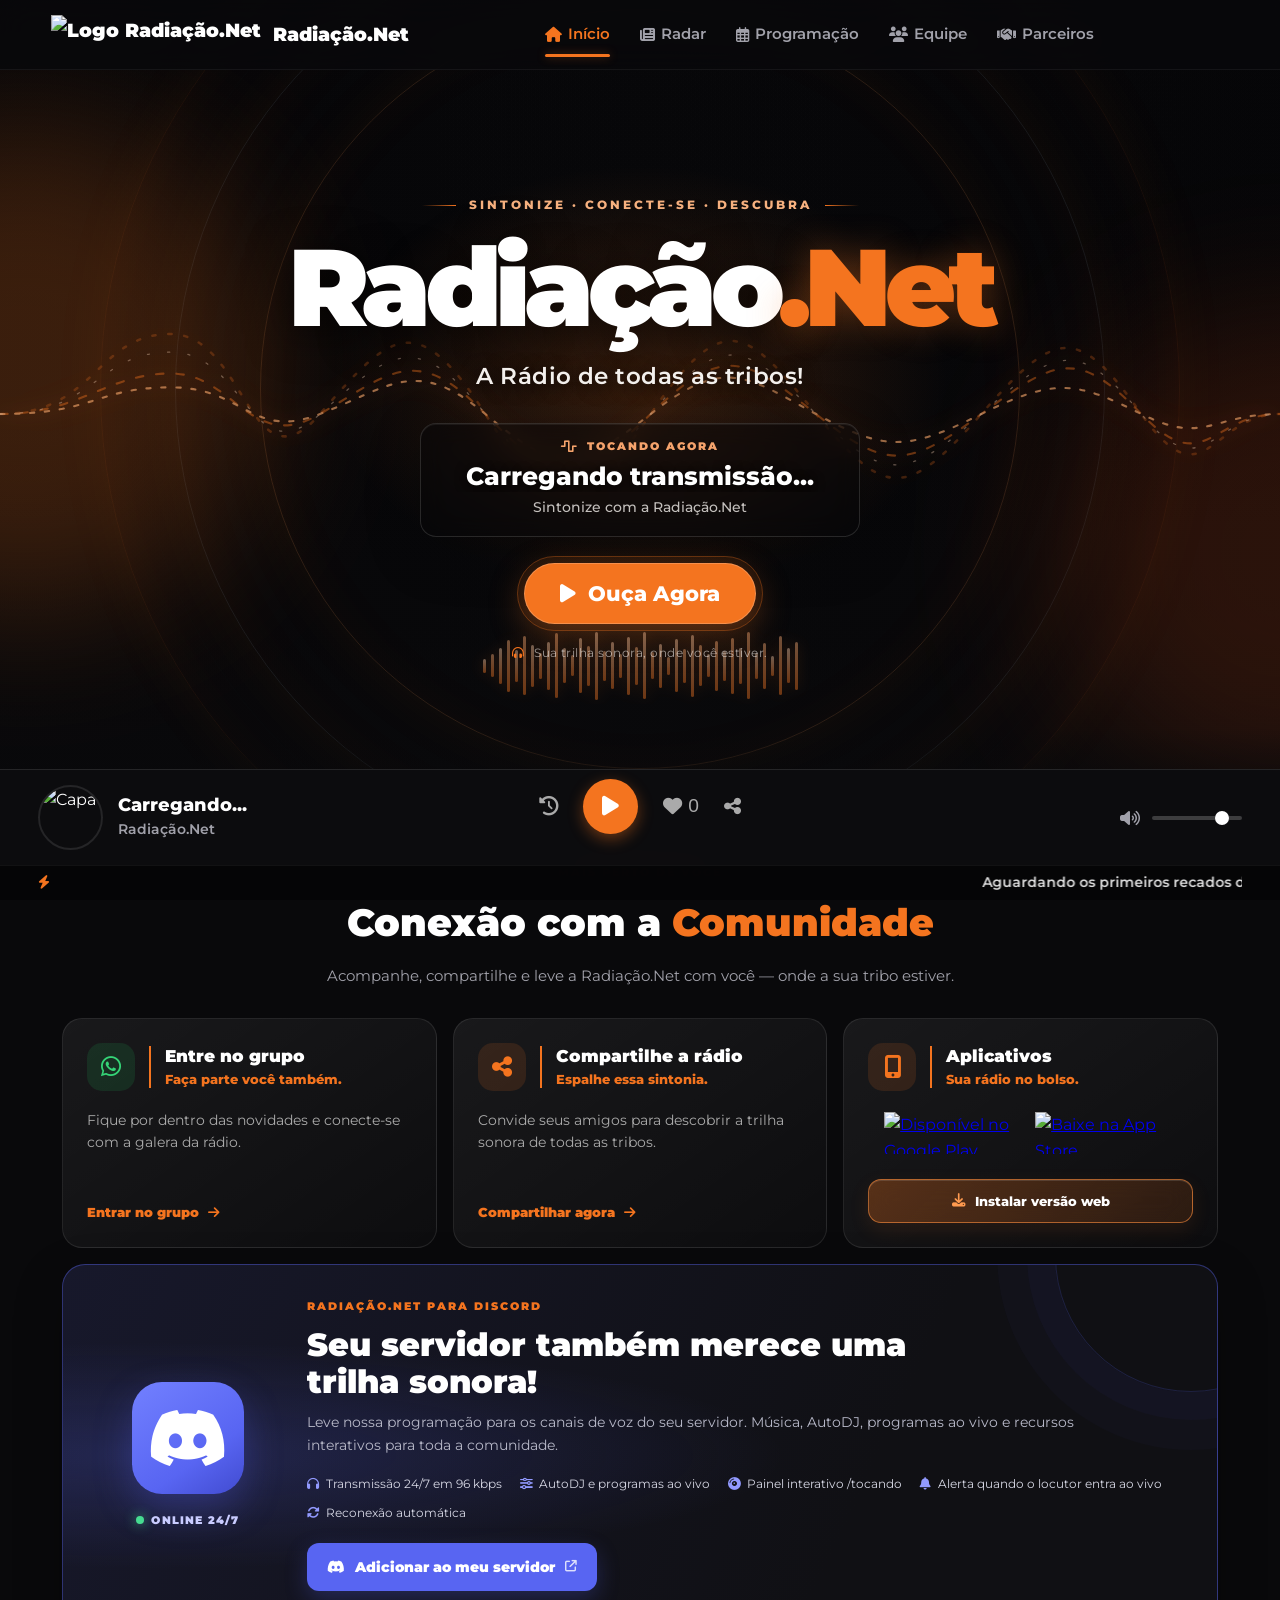
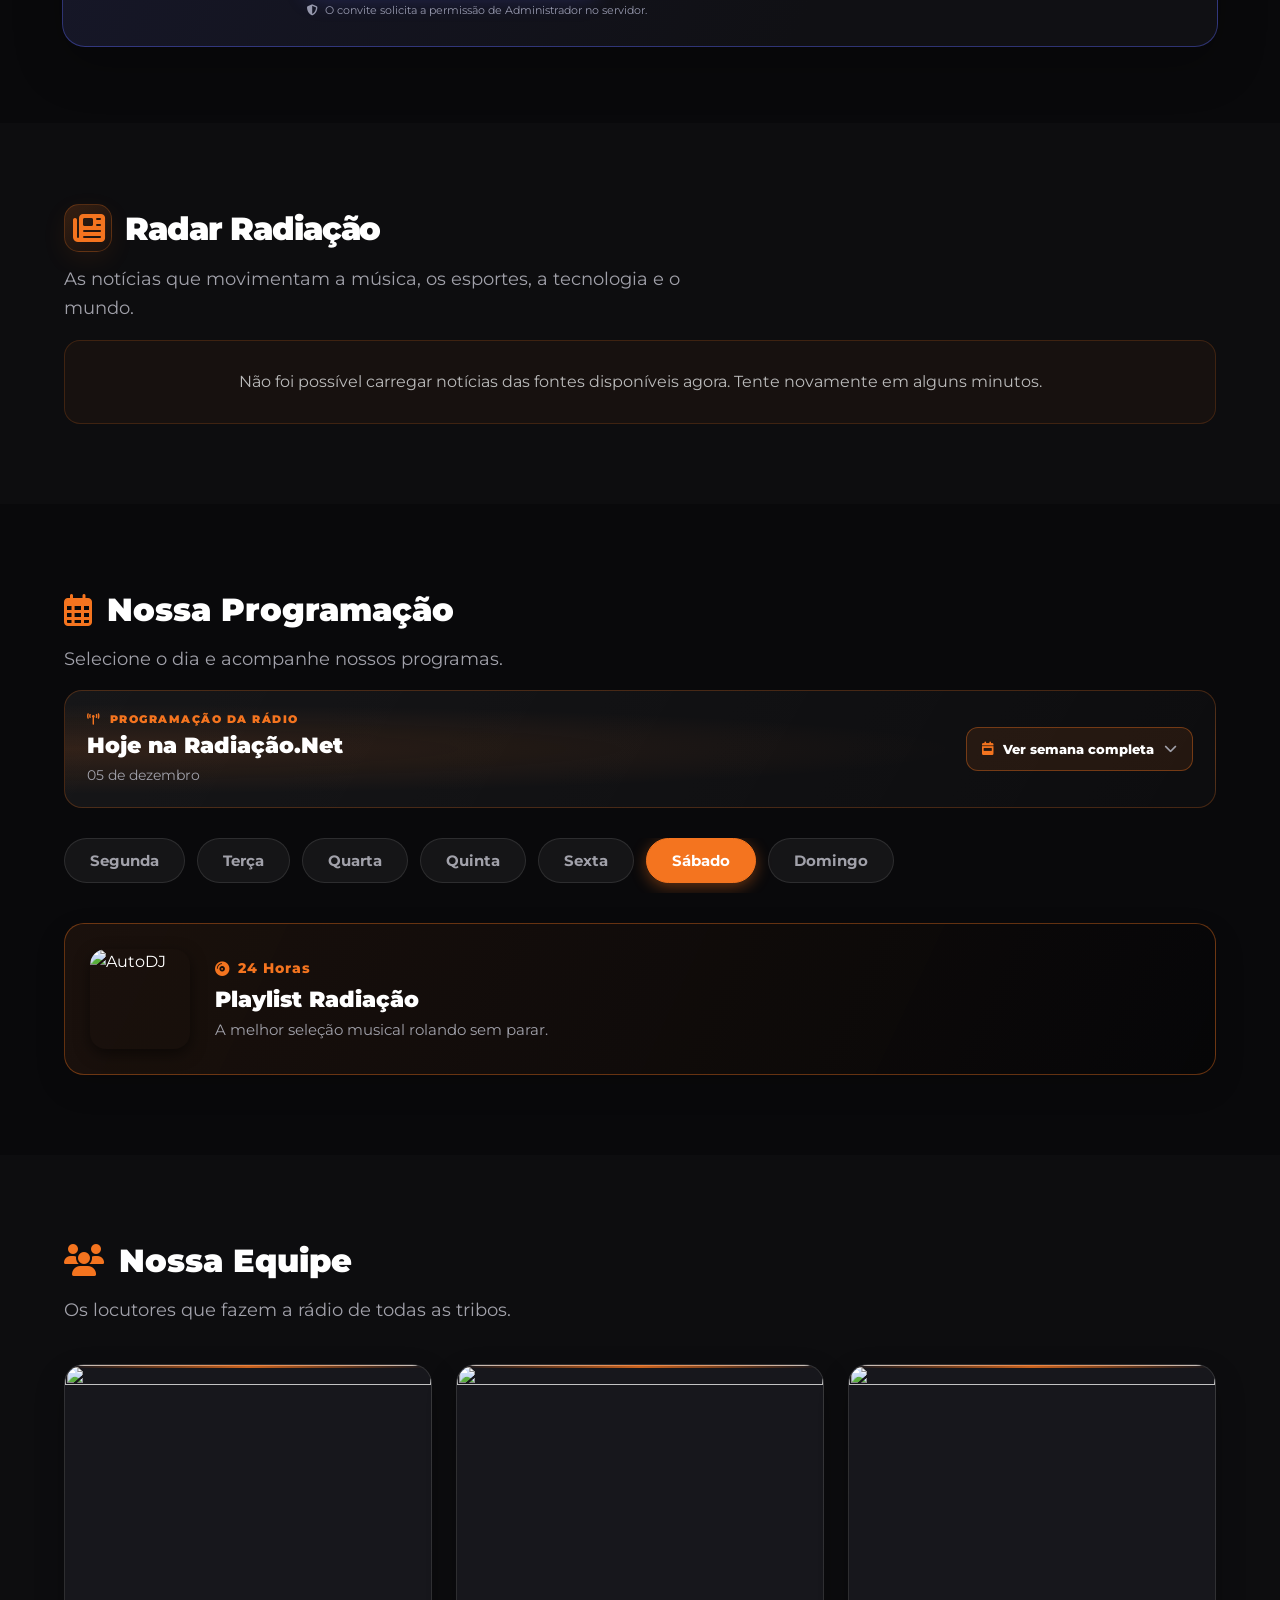
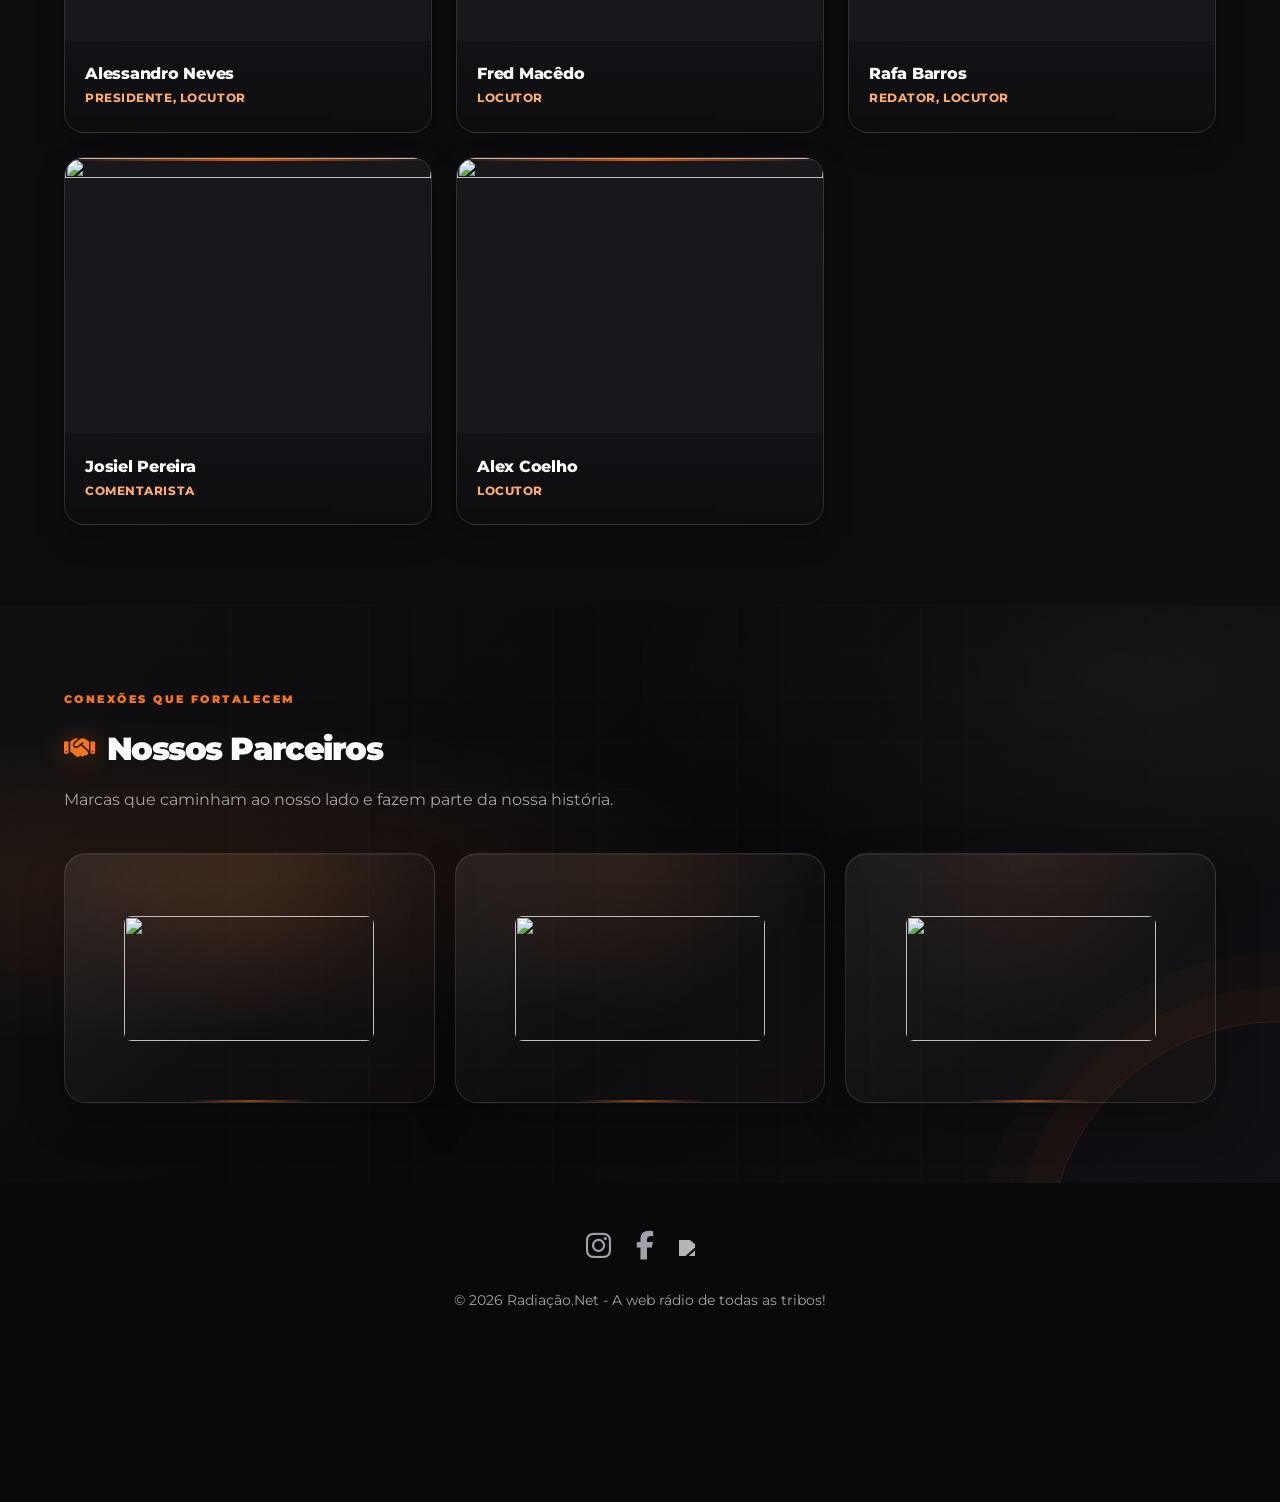
==== index.html @ 1712bf66 "Add files via upload" ====
<!DOCTYPE html>
<html lang="pt-BR">
  <head>
    <meta charset="UTF-8">
    <meta name="viewport" content="width=device-width, initial-scale=1.0, viewport-fit=cover">
    <meta name="mobile-web-app-capable" content="yes">
    <meta name="apple-mobile-web-app-capable" content="yes">
    <meta name="theme-color" content="#121212">
    <title>Radiação.Net - A web rádio de todas as tribos!</title>
    <link rel="icon" type="image/png" href="https://i.postimg.cc/jd7JYYbX/Logo-Nova-Cor-200.png">
    <link rel="apple-touch-icon" href="https://i.postimg.cc/jd7JYYbX/Logo-Nova-Cor-200.png">
    <link href="https://fonts.googleapis.com/css2?family=Montserrat:wght@400;600;700;900&display=swap" rel="stylesheet">
    <link rel="stylesheet" href="https://cdnjs.cloudflare.com/ajax/libs/font-awesome/6.4.0/css/all.min.css">
    <link rel="stylesheet" href="./style.css?v=13.2">
  </head>
  <body>
    
    <!-- BARRA DE NAVEGAÇÃO -->
    <nav class="portal-navbar" aria-label="Navegação principal">
      <div class="nav-brand">
        <img src="https://i.postimg.cc/YSV5B7jW/Logo-Nova-Cor-200.png" alt="Logo Radiação.Net">
        <span>Radiação.Net</span>
      </div>

      <div class="nav-menu" id="navMenu" aria-label="Menu do site" aria-hidden="true">
        <div class="nav-drawer-header">
          <div class="nav-drawer-brand">
            <img src="https://i.postimg.cc/YSV5B7jW/Logo-Nova-Cor-200.png" alt="">
            <span>Radiação.Net</span>
          </div>
          <button class="nav-drawer-close" type="button" aria-label="Fechar menu" onclick="toggleMobileMenu(false)">
            <i class="fas fa-times" aria-hidden="true"></i>
          </button>
        </div>

        <a href="#home" onclick="toggleMobileMenu(false)"><i class="fas fa-home" aria-hidden="true"></i> Início</a>
        <a href="#noticias" onclick="toggleMobileMenu(false)"><i class="fas fa-newspaper" aria-hidden="true"></i> Radar</a>
        <a href="#programacao" onclick="toggleMobileMenu(false)"><i class="far fa-calendar-alt" aria-hidden="true"></i> Programação</a>
        <a href="#equipe" onclick="toggleMobileMenu(false)"><i class="fas fa-users" aria-hidden="true"></i> Equipe</a>
        <a href="#parceiros" onclick="toggleMobileMenu(false)"><i class="fas fa-handshake" aria-hidden="true"></i> Parceiros</a>

        <!-- Instalação PWA: mantida para o fluxo já existente -->
        <a href="#" id="menuInstallApp" class="nav-install-app" style="display:none;"><i class="fas fa-download" aria-hidden="true"></i> Instalar App</a>
      </div>

      <div class="nav-actions">
        <button class="nav-btn-app" id="btnInstallNav" style="display:none;"><i class="fas fa-download"></i> App</button>
        <button class="mobile-menu-btn" type="button" aria-label="Abrir menu" aria-controls="navMenu" aria-expanded="false" onclick="toggleMobileMenu()"><i class="fas fa-bars" aria-hidden="true"></i></button>
      </div>
    </nav>
    <button class="nav-drawer-backdrop" id="navDrawerBackdrop" type="button" aria-label="Fechar menu" tabindex="-1" onclick="toggleMobileMenu(false)"></button>

    <!-- BANNER PWA FLUTUANTE (Aparece se o navegador permitir instalação) -->
    <div class="pwa-banner" id="pwaBanner">
      <div class="pwa-banner-content">
        <img src="https://i.postimg.cc/jd7JYYbX/Logo-Nova-Cor-200.png" alt="Icone App">
        <div class="pwa-text">
          <strong>Instale a Radiação.Net</strong>
          <span>Ouça música como um app nativo no seu celular!</span>
        </div>
      </div>
      <div class="pwa-banner-actions">
        <button class="pwa-btn-install" id="btnInstallBanner">Instalar</button>
        <button class="pwa-btn-close" onclick="fecharPwaBanner()"><i class="fas fa-times"></i></button>
      </div>
    </div>

    <!-- CORPO DO PORTAL -->
    <main class="portal-layout">
      
      <!-- SEÇÃO 1: HERO CINEMATOGRÁFICO -->
      <section id="home" class="hero-section hero-cinematic">
        <div class="hero-overlay" aria-hidden="true"></div>
        <div class="hero-atmosphere" aria-hidden="true">
          <span class="hero-orbit hero-orbit-one"></span>
          <span class="hero-orbit hero-orbit-two"></span>
          <span class="hero-orbit hero-orbit-three"></span>
          <span class="hero-light hero-light-left"></span>
          <span class="hero-light hero-light-right"></span>
          <div class="hero-equalizer" aria-hidden="true">
            <span></span><span></span><span></span><span></span><span></span><span></span><span></span><span></span>
            <span></span><span></span><span></span><span></span><span></span><span></span><span></span><span></span>
            <span></span><span></span><span></span><span></span><span></span><span></span><span></span><span></span>
            <span></span><span></span><span></span><span></span><span></span><span></span><span></span><span></span>
            <span></span><span></span><span></span><span></span><span></span><span></span><span></span><span></span>
          </div>
          <div class="hero-soundwave">
            <svg viewBox="0 0 1200 220" role="presentation" focusable="false">
              <path class="soundwave-line soundwave-line-back" d="M0 110 C90 110 90 35 160 35 S235 185 300 110 390 8 455 110 540 212 610 110 700 30 765 110 850 190 920 110 1010 25 1070 110 1135 110 1200 110"/>
              <path class="soundwave-line soundwave-line-mid" d="M0 110 C75 110 100 72 160 72 S235 148 300 110 390 42 455 110 540 178 610 110 700 58 765 110 850 162 920 110 1010 48 1070 110 1135 110 1200 110"/>
              <path class="soundwave-line soundwave-line-front" d="M0 110 C90 110 90 85 160 85 S235 135 300 110 390 55 455 110 540 165 610 110 700 75 765 110 850 145 920 110 1010 80 1070 110 1135 110 1200 110"/>
              <path class="soundwave-line soundwave-line-highlight" d="M0 110 C90 110 90 52 160 52 S235 168 300 110 390 28 455 110 540 192 610 110 700 45 765 110 850 172 920 110 1010 38 1070 110 1135 110 1200 110"/>
            </svg>
          </div>
        </div>

        <div class="hero-content hero-content-cinematic">
          <div class="hero-kicker"><span></span> SINTONIZE · CONECTE-SE · DESCUBRA <span></span></div>
          <div class="live-badge" id="heroLiveBadge" style="display: none;">
            <span class="pulse-dot"></span> NO AR AGORA
          </div>
          <h1 class="hero-title hero-brand-title">Radiação<span>.Net</span></h1>
          <p class="hero-subtitle hero-tagline">A Rádio de todas as tribos!</p>

          <div class="hero-now-playing" aria-live="polite">
            <span class="hero-now-label"><i class="fas fa-wave-square"></i> TOCANDO AGORA</span>
            <div class="hero-track-viewport"><strong class="hero-track-title" id="heroShowName">Carregando transmissão...</strong></div>
            <span class="hero-track-artist" id="heroLocutor">Sintonize com a Radiação.Net</span>
          </div>

          <div class="hero-sponsor" id="heroSponsorBadge" style="display: none;">
            <span>Apoio:</span>
            <img id="heroSponsorImg" src="" alt="Patrocinador">
          </div>
          <button class="btn-hero-play" onclick="togglePlay(); this.blur();" aria-label="Ouvir a Radiação.Net agora">
            <i class="fas fa-play" id="heroPlayIcon"></i> <span>Ouça Agora</span>
          </button>
          <span class="hero-supporting-text"><i class="fas fa-headphones-alt"></i> Sua trilha sonora, onde você estiver.</span>
        </div>
        <div class="hero-bottom-fade" aria-hidden="true"></div>
      </section>

      <!-- SEÇÃO 2: CONEXÃO COM A COMUNIDADE -->
      <section class="community-section" id="comunidade" aria-labelledby="communityTitle">
        <div class="community-heading">
          <span class="community-eyebrow">MAIS PERTO DE VOCÊ</span>
          <h2 id="communityTitle">Conexão com a <span>Comunidade</span></h2>
          <p>Acompanhe, compartilhe e leve a Radiação.Net com você — onde a sua tribo estiver.</p>
        </div>

        <div class="community-grid">
          <!-- 1. WhatsApp -->
          <a class="community-card community-whatsapp" href="https://chat.whatsapp.com/FKr00cdRZME68ppTR3gilZ" target="_blank" rel="noopener noreferrer">
            <span class="community-card-header">
              <span class="community-card-icon"><i class="fab fa-whatsapp" aria-hidden="true"></i></span>
              <span class="community-card-heading"><strong>Entre no grupo</strong><span>Faça parte você também.</span></span>
            </span>
            <span class="community-card-copy">Fique por dentro das novidades e conecte-se com a galera da rádio.</span>
            <span class="community-card-link">Entrar no grupo <i class="fas fa-arrow-right" aria-hidden="true"></i></span>
          </a>

          <!-- 2. Compartilhar -->
          <button class="community-card community-share" type="button" onclick="compartilharSite(); this.blur();">
            <span class="community-card-header">
              <span class="community-card-icon"><i class="fas fa-share-nodes" aria-hidden="true"></i></span>
              <span class="community-card-heading"><strong>Compartilhe a rádio</strong><span>Espalhe essa sintonia.</span></span>
            </span>
            <span class="community-card-copy">Convide seus amigos para descobrir a trilha sonora de todas as tribos.</span>
            <span class="community-card-link">Compartilhar agora <i class="fas fa-arrow-right" aria-hidden="true"></i></span>
          </button>

          <!-- 3. Aplicativos -->
          <div class="community-card community-apps">
            <span class="community-card-header">
              <span class="community-card-icon"><i class="fas fa-mobile-screen-button" aria-hidden="true"></i></span>
              <span class="community-card-heading"><strong>Aplicativos</strong><span>Sua rádio no bolso.</span></span>
            </span>
            <div class="community-store-links">
              <a href="https://play.google.com/store/apps/details?id=br.com.radios.radiosmobile.radiosnet" target="_blank" rel="noopener noreferrer" aria-label="Baixar na Google Play"><img src="https://upload.wikimedia.org/wikipedia/commons/7/78/Google_Play_Store_badge_EN.svg" alt="Disponível no Google Play"></a>
              <a href="https://apps.apple.com/br/app/radiosnet/id1089302078" target="_blank" rel="noopener noreferrer" aria-label="Baixar na App Store"><img src="https://upload.wikimedia.org/wikipedia/commons/3/3c/Download_on_the_App_Store_Badge.svg" alt="Baixe na App Store"></a>
            </div>
            <button class="community-install" id="communityInstallApp" type="button"><i class="fas fa-download" aria-hidden="true"></i> Instalar versão web</button>
          </div>

          <!-- 4. Bot oficial do Discord -->
          <article class="community-discord">
            <div class="discord-card-top">
              <span class="discord-brand-icon"><i class="fab fa-discord" aria-hidden="true"></i></span>
              <span class="discord-status"><span></span> ONLINE 24/7</span>
            </div>
            <div class="discord-card-content">
              <span class="community-card-kicker">RADIAÇÃO.NET PARA DISCORD</span>
              <h3>Seu servidor também merece uma trilha sonora!</h3>
              <p>Leve nossa programação para os canais de voz do seu servidor. Música, AutoDJ, programas ao vivo e recursos interativos para toda a comunidade.</p>
              <div class="discord-feature-list">
                <span><i class="fas fa-headphones" aria-hidden="true"></i> Transmissão 24/7 em 96 kbps</span>
                <span><i class="fas fa-sliders" aria-hidden="true"></i> AutoDJ e programas ao vivo</span>
                <span><i class="fas fa-compact-disc" aria-hidden="true"></i> Painel interativo /tocando</span>
                <span><i class="fas fa-bell" aria-hidden="true"></i> Alerta quando o locutor entra ao vivo</span>
                <span><i class="fas fa-rotate" aria-hidden="true"></i> Reconexão automática</span>
              </div>
              <a class="discord-invite-button" href="https://discord.com/oauth2/authorize?client_id=1492002755320221796&permissions=8&integration_type=0&scope=bot+applications.commands" target="_blank" rel="noopener noreferrer">
                <i class="fab fa-discord" aria-hidden="true"></i> Adicionar ao meu servidor
                <i class="fas fa-arrow-up-right-from-square" aria-hidden="true"></i>
              </a>
              <small class="discord-permission-note"><i class="fas fa-shield-halved" aria-hidden="true"></i> O convite solicita a permissão de Administrador no servidor.</small>
            </div>
          </article>
        </div>
      </section>

      <!-- SEÇÃO 3: NOTÍCIAS (Radar Radiação via RSS) -->
      <section id="noticias" class="page-section bg-dark">
        <div class="section-container">
          <div class="section-header">
            <h2><i class="fas fa-newspaper"></i> Radar Radiação</h2>
            <p>As notícias que movimentam a música, os esportes, a tecnologia e o mundo.</p>
          </div>
          
          <!-- O GRID DE NOTÍCIAS (Será preenchido pelo JavaScript) -->
          <div class="news-grid" id="newsList">
            <div class="news-loading">
              <i class="fas fa-circle-notch fa-spin"></i> Buscando as últimas notícias...
            </div>
          </div>

        </div>
      </section>

      <!-- SEÇÃO 4: A NOVA PROGRAMAÇÃO -->
      <section id="programacao" class="page-section">
        <div class="section-container">
          <div class="section-header">
            <h2><i class="far fa-calendar-alt"></i> Nossa Programação</h2>
            <p>Selecione o dia e acompanhe nossos programas.</p>
          </div>
          
          <div class="modern-schedule" id="modernSchedule">
            <div class="schedule-overview">
              <div class="schedule-overview-copy">
                <span class="schedule-eyebrow"><i class="fas fa-broadcast-tower" aria-hidden="true"></i> PROGRAMAÇÃO DA RÁDIO</span>
                <h3 id="scheduleDayHeading">Hoje na Radiação.Net</h3>
                <p id="scheduleDateLabel">Confira a programação do dia.</p>
              </div>
              <button class="schedule-week-toggle" id="scheduleWeekToggle" type="button" aria-expanded="false">
                <i class="fas fa-calendar-week" aria-hidden="true"></i>
                <span>Ver semana completa</span>
                <i class="fas fa-chevron-down schedule-toggle-chevron" aria-hidden="true"></i>
              </button>
            </div>
            <div class="days-slider" aria-label="Escolha o dia da programação">
              <button class="day-pill" data-target="prog-seg" onclick="changeDay(event, 'prog-seg')">Segunda</button>
              <button class="day-pill" data-target="prog-ter" onclick="changeDay(event, 'prog-ter')">Terça</button>
              <button class="day-pill" data-target="prog-qua" onclick="changeDay(event, 'prog-qua')">Quarta</button>
              <button class="day-pill" data-target="prog-qui" onclick="changeDay(event, 'prog-qui')">Quinta</button>
              <button class="day-pill" data-target="prog-sex" onclick="changeDay(event, 'prog-sex')">Sexta</button>
              <button class="day-pill" data-target="prog-sab" onclick="changeDay(event, 'prog-sab')">Sábado</button>
              <button class="day-pill active" data-target="prog-dom" onclick="changeDay(event, 'prog-dom')">Domingo</button>
            </div>

            <!-- Cartões de Programas -->
            <div class="prog-content" id="prog-seg" data-day="SEGUNDA"><div class="prog-card"><img src="https://github.com/radiacaonet20/site-radiacao/blob/main/imagens/SemClubismo300.jpg?raw=true" alt="Sem Clubismo"><div class="prog-details"><span class="prog-time"><i class="fas fa-clock"></i> 21:00</span><h4>Sem Clubismo</h4><p>O debate esportivo mais quente do rádio com Rafa Barros.</p></div></div></div>
            <div class="prog-content" id="prog-ter" data-day="TERÇA"><div class="prog-card"><img src="https://github.com/radiacaonet20/site-radiacao/blob/main/imagens/RastaFlow.jpg?raw=true" alt="Rasta Flow"><div class="prog-details"><span class="prog-time"><i class="fas fa-clock"></i> 21:00</span><h4>Rasta Flow</h4><p>O melhor do Reggae Roots com Fred Macêdo.</p></div></div></div>
            <div class="prog-content" id="prog-qua" data-day="QUARTA"><div class="prog-card auto-dj"><img src="https://i.postimg.cc/YSV5B7jW/Logo-Nova-Cor-200.png" alt="AutoDJ"><div class="prog-details"><span class="prog-time"><i class="fas fa-compact-disc"></i> 24 Horas</span><h4>Playlist Radiação</h4><p>A melhor seleção musical rolando sem parar.</p></div></div></div>
            <div class="prog-content" id="prog-qui" data-day="QUINTA"><div class="prog-card"><img src="https://github.com/radiacaonet20/site-radiacao/blob/main/imagens/CasaDosClassicos.jpg?raw=true" alt="Casa dos Clássicos"><div class="prog-details"><span class="prog-time"><i class="fas fa-clock"></i> 21:00</span><h4>Casa dos Clássicos</h4><p>Uma viagem no tempo com os maiores hits da história.</p></div></div></div>
            <div class="prog-content" id="prog-sex" data-day="SEXTA"><div class="prog-card"><img src="https://github.com/radiacaonet20/site-radiacao/blob/main/imagens/DanceTime.jpg?raw=true" alt="Dance Time"><div class="prog-details"><span class="prog-time"><i class="fas fa-clock"></i> 21:00</span><h4>Dance Time</h4><p>As batidas eletrônicas que agitam a sua sexta-feira.</p></div></div></div>
            <div class="prog-content" id="prog-sab" data-day="SÁBADO"><div class="prog-card auto-dj"><img src="https://i.postimg.cc/YSV5B7jW/Logo-Nova-Cor-200.png" alt="AutoDJ"><div class="prog-details"><span class="prog-time"><i class="fas fa-compact-disc"></i> 24 Horas</span><h4>Playlist Radiação</h4><p>A melhor seleção musical rolando sem parar.</p></div></div></div>
            <div class="prog-content active" id="prog-dom" data-day="DOMINGO"><div class="prog-card auto-dj"><img src="https://i.postimg.cc/YSV5B7jW/Logo-Nova-Cor-200.png" alt="AutoDJ"><div class="prog-details"><span class="prog-time"><i class="fas fa-compact-disc"></i> 24 Horas</span><h4>Playlist Radiação</h4><p>A melhor seleção musical rolando sem parar.</p></div></div></div>
          </div>
        </div>
      </section>

      <!-- SEÇÃO 5: EQUIPE -->
      <section id="equipe" class="page-section bg-dark">
        <div class="section-container">
          <div class="section-header">
            <h2><i class="fas fa-users"></i> Nossa Equipe</h2>
            <p>Os locutores que fazem a rádio de todas as tribos.</p>
          </div>
          <div class="team-grid">
            <div class="team-card"><img src="https://github.com/radiacaonet20/site-radiacao/blob/main/imagens/Alessandro.jpg?raw=true"><div class="team-info"><h4>Alessandro Neves</h4><span>Presidente, Locutor</span></div></div>
            <div class="team-card"><img src="https://github.com/radiacaonet20/site-radiacao/blob/main/imagens/FredMacedo.jpg?raw=true"><div class="team-info"><h4>Fred Macêdo</h4><span>Locutor</span></div></div>
            <div class="team-card"><img src="https://github.com/radiacaonet20/site-radiacao/blob/main/imagens/RafaBarros.jpg?raw=true"><div class="team-info"><h4>Rafa Barros</h4><span>Redator, Locutor</span></div></div>
            <div class="team-card"><img src="https://github.com/radiacaonet20/site-radiacao/blob/main/imagens/JosielPereira.jpg?raw=true"><div class="team-info"><h4>Josiel Pereira</h4><span>Comentarista</span></div></div>
            <!-- <div class="team-card"><img src="https://github.com/radiacaonet20/site-radiacao/blob/main/imagens/BigT.jpg?raw=true"><div class="team-info"><h4>BigT</h4><span>Locutor</span></div></div> -->
            <div class="team-card"><img src="https://github.com/radiacaonet20/site-radiacao/blob/main/imagens/AlexCoelho.jpg?raw=true"><div class="team-info"><h4>Alex Coelho</h4><span>Locutor</span></div></div>
          </div>
        </div>
      </section>

      <!-- SEÇÃO 6: PARCEIROS -->
      <section id="parceiros" class="page-section">
        <div class="section-container">
          <div class="section-header">
            <h2><i class="fas fa-handshake"></i> Nossos Parceiros</h2>
          </div>
          <div class="partners-slider" id="partnersSlider">
            <div class="partners-track" id="partnersTrack">
              <a href="https://www.instagram.com/ironcont/" target="_blank" class="partner-card"><img src="https://github.com/radiacaonet20/site-radiacao/blob/main/imagens/parceiro_ironcont.jpg?raw=true"></a>
              <a href="https://www.instagram.com/petmaisvidaslz/" target="_blank" class="partner-card"><img src="https://github.com/radiacaonet20/site-radiacao/blob/main/imagens/parceiro_petmaisvida.jpg?raw=true"></a>
              <a href="https://www.instagram.com/tspowersuplementos/" target="_blank" class="partner-card"><img src="https://github.com/radiacaonet20/site-radiacao/blob/main/imagens/parceiro_tspowersuplementos.jpg?raw=true"></a>
            </div>
          </div>
        </div>
      </section>

      <footer class="portal-footer">
        <div class="social-icons">
          <a href="https://instagram.com/radiacaonet" target="_blank"><i class="fab fa-instagram"></i></a>
          <a href="https://facebook.com/radiacaonet" target="_blank"><i class="fab fa-facebook-f"></i></a>
          <a href="https://www.radios.com.br/aovivo/radio-radiacaonet/135970" target="_blank"><img src="https://static.radios.com.br/img/logo-radiosnet-512-transparent.png" class="radiosnet-icon"></a>
        </div>
        <p>&copy; 2026 Radiação.Net - A web rádio de todas as tribos!</p>
      </footer>
    </main>

    <!-- STICKY PLAYER -->
    <div class="sticky-player-wrapper" id="customPlayerWrapper">
      <div id="hearts-container" class="hearts-container"></div>
      <audio id="audioElement" src="https://painel.radiacao.net.br/listen/radiacaonet/radio.mp3" preload="none" crossorigin="anonymous"></audio>

      <div class="sticky-player-main">
        <div class="sp-left">
          <img id="playerCover" src="https://i.postimg.cc/jd7JYYbX/Logo-Nova-Cor-200.png" class="sp-cover" alt="Capa">
          <div class="sp-info">
            <div class="sp-title" id="playerLine1">Carregando...</div>
            <div class="sp-artist" id="playerLine2">Radiação.Net</div>
          </div>
        </div>

        <div class="sp-center">
          <div class="sp-controls">
            <button id="btnRequestLive" class="sp-btn-action sp-btn-request" onclick="abrirModal('modal-pedido'); this.blur();" title="Pedir Música" aria-label="Pedidos"><i class="fas fa-comment-dots" aria-hidden="true"></i><span>Pedidos</span></button>
            <button class="sp-btn-action" onclick="abrirModal('modal-historico'); this.blur();" title="Últimas Tocadas"><i class="fas fa-history"></i></button>
            <button class="sp-btn-play" onclick="togglePlay(); this.blur();"><i class="fas fa-play" id="playPauseIcon"></i></button>
            <button id="btnLike" class="sp-btn-action sp-btn-heart" onclick="enviarReacao(); this.blur();" title="Curtir a Radiação.Net" aria-label="Curtir a Radiação.Net"><i class="fas fa-heart"></i> <span id="contador-likes">0</span></button>
            <button class="sp-btn-action" onclick="compartilharSite(); this.blur();" title="Compartilhar"><i class="fas fa-share-alt"></i></button>
          </div>
          <canvas id="audioSpectrum" class="sp-spectrum"></canvas>
        </div>

        <div class="sp-right">
          <i class="fas fa-volume-up sp-vol-icon" id="muteIcon" onclick="toggleMute()"></i>
          <input type="range" id="volumeControl" class="sp-vol-slider" min="0" max="100" value="84">
        </div>
      </div>

      <div class="sp-live-feed">
        <i class="fas fa-bolt" style="color: var(--cor-primaria); margin-right: 10px;"></i>
        <marquee scrollamount="5" id="liveFeedText">Aguardando os primeiros recados dos ouvintes...</marquee>
      </div>
    </div>

    <!-- MODAIS E BOTÃO ENQUETE -->
    <button id="btn-enquete-flutuante" class="btn-enquete-flutuante" onclick="abrirModal('modal-enquete'); this.blur();"><i class="fas fa-poll blink" style="color: #fff;"></i> Enquete no Ar!</button>
    
    <div id="modal-enquete" class="modal-overlay" onclick="fecharModalFora(event, 'modal-enquete')"><div class="modal-content"><span class="close-btn" onclick="fecharModal('modal-enquete')">&times;</span><h2 class="modal-title" style="border-bottom: 2px solid #333; padding-bottom: 10px; color: #f4741f;"><i class="fas fa-broadcast-tower blink"></i> Batalha de Bandas</h2><p id="enquete-pergunta-texto" style="font-weight: 900; font-size: 1.2rem; text-align: center; margin-bottom: 20px;"></p><div id="enquete-opcoes" class="enquete-opcoes"><button class="btn-opcao-voto" id="btn-voto-op1" onclick="votarEnquete('op1')"></button><button class="btn-opcao-voto" id="btn-voto-op2" onclick="votarEnquete('op2')"></button></div><div id="enquete-resultados" class="enquete-resultados"><div class="stat-row"><div class="stat-labels"><span id="lbl-res-op1"></span> <span id="perc-res-op1"></span></div><div class="stat-bar-bg"><div class="stat-bar-fill" id="bar-res-op1"></div></div></div><div class="stat-row"><div class="stat-labels"><span id="lbl-res-op2"></span> <span id="perc-res-op2"></span></div><div class="stat-bar-bg"><div class="stat-bar-fill" id="bar-res-op2"></div></div></div><p style="text-align: center; color: #aaa; font-size: 0.8rem; margin-top: 15px;">Obrigado por votar! Resultados em tempo real.</p></div></div></div>
    <div id="modal-noticia" class="modal-overlay news-modal-overlay" role="dialog" aria-modal="true" aria-labelledby="modal-noticia-titulo" onclick="fecharModalFora(event, 'modal-noticia')">
      <article class="modal-content news-modal-content">
        <button type="button" class="close-btn news-modal-close" aria-label="Fechar prévia da notícia" onclick="fecharModal('modal-noticia')">&times;</button>
        <span id="modal-noticia-categoria" class="news-tag news-modal-tag">Atualidades</span>
        <h2 id="modal-noticia-titulo" class="news-modal-title">Prévia da notícia</h2>
        <div class="news-modal-meta"><span><i class="fas fa-newspaper" aria-hidden="true"></i> <span id="modal-noticia-fonte">Fonte</span></span><span><i class="far fa-calendar-alt" aria-hidden="true"></i> <span id="modal-noticia-data">Data</span></span></div>
        <p id="modal-noticia-resumo" class="news-modal-summary"></p>
        <a id="modal-noticia-link" class="btn-enviar news-modal-link" href="#" target="_blank" rel="noopener noreferrer" hidden><i class="fas fa-external-link-alt" aria-hidden="true"></i> Ler matéria completa</a>
      </article>
    </div>

    <div id="modal-historico" class="modal-overlay" onclick="fecharModalFora(event, 'modal-historico')"><div class="modal-content"><span class="close-btn" onclick="fecharModal('modal-historico')">&times;</span><h2 class="modal-title" style="border-bottom: 2px solid #333; padding-bottom: 10px;">Últimas Tocadas</h2><ul class="info-list" id="lista-historico"><li style="text-align:center; color:#aaa;">Carregando histórico...</li></ul></div></div>
    <div id="modal-pedido" class="modal-overlay" onclick="fecharModalFora(event, 'modal-pedido')"><div class="modal-content"><span class="close-btn" onclick="fecharModal('modal-pedido')">&times;</span><h2 class="modal-title" style="border-bottom: 2px solid #333; padding-bottom: 10px;">Pedir Música</h2><form id="form-pedido" onsubmit="enviarPedido(event)"><div class="form-group"><label for="pedido-nome">Seu Nome</label><input type="text" id="pedido-nome" required placeholder="Ex: João Silva"></div><div class="form-group"><label for="pedido-musica">Música e Artista</label><input type="text" id="pedido-musica" required placeholder="Ex: Linkin Park - Numb"></div><div class="form-group"><label for="pedido-recado">Recado (Opcional)</label><textarea id="pedido-recado" rows="3" placeholder="Quer mandar um abraço?"></textarea></div><button type="submit" class="btn-enviar" id="btn-enviar-pedido">Enviar Pedido 🚀</button></form></div></div>
    <!-- Modal iOS antigo (agora integrado no fluxo) -->
    <div id="modal-ios" class="modal-overlay" onclick="fecharModalFora(event, 'modal-ios')"><div class="modal-content" style="text-align: center;"><span class="close-btn" onclick="fecharModal('modal-ios')">&times;</span><h2 class="modal-title">Instalar App 🍏</h2><p style="margin-bottom: 20px; color: #ccc; font-size: 0.9rem;">No Safari:</p><ul style="text-align: left; margin: 0 auto; max-width: 280px; color: #fff; line-height: 1.8; list-style: none; padding: 0;"><li style="margin-bottom: 10px;"><span style="color: #f4741f; font-weight: bold; margin-right: 5px;">1.</span> Toque em <b>Compartilhar</b> <i class="fas fa-share-square" style="color: #007aff;"></i>.</li><li style="margin-bottom: 10px;"><span style="color: #f4741f; font-weight: bold; margin-right: 5px;">2.</span> <b>"Adicionar à Tela de Início"</b> <i class="fas fa-plus-square" style="color: #fff;"></i>.</li><li><span style="color: #f4741f; font-weight: bold; margin-right: 5px;">3.</span> Toque em <b>Adicionar</b>.</li></ul><button class="btn-enviar" onclick="fecharModal('modal-ios')" style="margin-top: 25px;">Entendi!</button></div></div>

    <script src="./script.js?v=community-3.3"></script>
    <script type="module" src="./firebase-public.js?v=5.5"></script>
    <script type="module" src="./site-dynamic.js?v=1.3"></script>
  </body>
</html>
---- style.css ----
/* --- VARIÁVEIS GLOBAIS DE TEMA --- */
:root {
  --cor-primaria: #f4741f;
  --cor-primaria-hover: #ff8c42;
  --cor-secundaria: #ff4c4c;
  --cor-fundo: #09090b;
  --cor-texto: #ffffff;
  --cor-texto-mutado: #a1a1aa;
  --borda-clara: rgba(255, 255, 255, 0.1);
  --fonte-principal: 'Montserrat', sans-serif;
  --bg-imagem: url('https://painel.radiacao.net.br/static/uploads/background.1791564225.webp');
}

* { margin: 0; padding: 0; box-sizing: border-box; -webkit-tap-highlight-color: transparent; scroll-behavior: smooth;}

body {
  font-family: var(--fonte-principal); background-color: var(--cor-fundo); color: var(--cor-texto);
  line-height: 1.6; overflow-x: hidden;
}

/* NAVEGAÇÃO SUPERIOR */
.portal-navbar { position: fixed; top: 0; left: 0; width: 100%; height: 70px; background: rgba(9, 9, 11, 0.85); backdrop-filter: blur(15px); -webkit-backdrop-filter: blur(15px); display: flex; justify-content: space-between; align-items: center; padding: 0 4%; z-index: 1000; border-bottom: 1px solid rgba(255,255,255,0.05); }
.nav-brand { display: flex; align-items: center; gap: 12px; font-weight: 900; font-size: 1.2rem; }
.nav-brand img { height: 40px; }
.nav-menu { display: flex; gap: 30px; align-items: center; }
.nav-menu a { color: var(--cor-texto-mutado); text-decoration: none; font-weight: 600; font-size: 0.95rem; transition: 0.2s; display: flex; align-items: center; gap: 6px;}
.nav-menu a:hover { color: var(--cor-primaria); }
.nav-actions { display: flex; gap: 15px; align-items: center; }
.nav-btn-zap { color: #25D366; text-decoration: none; font-weight: 700; display: flex; align-items: center; gap: 6px; }
.nav-btn-app { background: rgba(255,255,255,0.1); color: #fff; border: none; padding: 8px 16px; border-radius: 8px; font-weight: 700; cursor: pointer; transition: 0.2s;}
.nav-btn-app:hover { background: var(--cor-primaria); }
.mobile-menu-btn { display: none; background: none; border: none; color: #fff; font-size: 1.5rem; cursor: pointer; }

/* BANNER PWA FLUTUANTE - ESCONDIDO NO DESKTOP POR PADRÃO */
.pwa-banner {
  display: none; /* Bloqueado no computador */
  position: fixed; top: 85px; left: 50%; transform: translateX(-50%) translateY(-150%);
  width: 90%; max-width: 450px; background: rgba(18, 18, 20, 0.95);
  backdrop-filter: blur(20px); -webkit-backdrop-filter: blur(20px);
  border: 1px solid var(--cor-primaria); border-radius: 16px;
  padding: 15px 20px; justify-content: space-between; align-items: center;
  box-shadow: 0 10px 30px rgba(0,0,0,0.8), 0 0 20px rgba(244,116,31,0.3);
  z-index: 999; transition: transform 0.5s cubic-bezier(0.175, 0.885, 0.32, 1.275);
}
.pwa-banner.show { transform: translateX(-50%) translateY(0); }
.pwa-banner-content { display: flex; align-items: center; gap: 15px; }
.pwa-banner-content img { width: 45px; height: 45px; border-radius: 10px; }
.pwa-text { display: flex; flex-direction: column; }
.pwa-text strong { font-size: 0.95rem; color: #fff; }
.pwa-text span { font-size: 0.75rem; color: var(--cor-texto-mutado); line-height: 1.2; }
.pwa-banner-actions { display: flex; align-items: center; gap: 10px; }
.pwa-btn-install { background: var(--cor-primaria); color: #fff; border: none; padding: 8px 15px; border-radius: 8px; font-weight: 700; font-size: 0.85rem; cursor: pointer; }
.pwa-btn-close { background: none; border: none; color: #888; font-size: 1.2rem; cursor: pointer; padding: 5px; }

/* LAYOUT DO PORTAL */
.portal-layout { display: flex; flex-direction: column; width: 100%; padding-bottom: 150px; }

/* SEÇÃO 1: HERO */
.hero-section { position: relative; width: 100%; min-height: 85vh; display: flex; align-items: center; justify-content: center; text-align: center; padding: 100px 20px 40px 20px; background-image: var(--bg-imagem); background-size: cover; background-position: center; background-attachment: fixed; transition: background-image 0.8s ease-in-out; }
.hero-overlay { position: absolute; top: 0; left: 0; width: 100%; height: 100%; background: linear-gradient(to bottom, rgba(5,5,5,0.2) 0%, rgba(9,9,11,1) 100%);}
.hero-content { position: relative; z-index: 2; display: flex; flex-direction: column; align-items: center; max-width: 800px; }
.live-badge { background: var(--cor-secundaria); color: #fff; font-size: 0.85rem; font-weight: 800; padding: 6px 16px; border-radius: 20px; display: flex; align-items: center; gap: 8px; margin-bottom: 20px; box-shadow: 0 4px 15px rgba(255,76,76,0.5); letter-spacing: 1px; }
.pulse-dot { width: 8px; height: 8px; background: #fff; border-radius: 50%; animation: blink 1s infinite alternate; }
.hero-title { font-size: 5rem; font-weight: 900; line-height: 1.1; margin-bottom: 10px; text-shadow: 0 10px 30px rgba(0,0,0,0.8); letter-spacing: -2px;}
.hero-subtitle { font-size: 1.5rem; color: var(--cor-primaria); font-weight: 700; margin-bottom: 30px; text-shadow: 0 5px 15px rgba(0,0,0,0.8); }
.hero-sponsor { display: flex; align-items: center; gap: 10px; background: rgba(0,0,0,0.5); padding: 8px 16px; border-radius: 12px; border: 1px solid rgba(255,255,255,0.1); margin-bottom: 40px;}
.hero-sponsor span { font-size: 0.8rem; color: var(--cor-texto-mutado); text-transform: uppercase; font-weight: bold;}
.hero-sponsor img { height: 25px; border-radius: 4px; }
.btn-hero-play { background: var(--cor-primaria); color: #fff; border: none; padding: 18px 45px; border-radius: 40px; font-size: 1.3rem; font-weight: 800; font-family: var(--fonte-principal); cursor: pointer; display: flex; align-items: center; gap: 12px; box-shadow: 0 10px 25px rgba(244,116,31,0.5); transition: 0.3s; }
.btn-hero-play:hover { transform: scale(1.05); background: var(--cor-primaria-hover); }

/* SEÇÕES GENÉRICAS */
.page-section { width: 100%; padding: 80px 5%; display: flex; justify-content: center; }
.bg-dark { background-color: #0d0d0f; }
.section-container { width: 100%; max-width: 1200px; display: flex; flex-direction: column; gap: 40px; }
.section-header { text-align: left; }
.section-header h2 { font-size: 2rem; font-weight: 900; margin-bottom: 10px; display: flex; align-items: center; gap: 15px; }
.section-header h2 i { color: var(--cor-primaria); }
.section-header p { color: var(--cor-texto-mutado); font-size: 1.1rem; }

/* QUICK MENUS */
.menus-section { display: flex; flex-direction: column; align-items: center; gap: 20px; width: 100%; max-width: 1100px; margin: 40px auto; padding: 0 20px;}
.menu-container { display: flex; flex-wrap: wrap; justify-content: center; gap: 15px; width: 100%; }
.btn-menu { flex: 1; min-width: 150px; background: rgba(255, 255, 255, 0.05); backdrop-filter: blur(10px); color: var(--cor-texto); border: 1px solid rgba(255,255,255,0.1); padding: 15px 20px; border-radius: 16px; font-family: var(--fonte-principal); font-weight: 700; font-size: 0.95rem; cursor: pointer; transition: all 0.3s ease; display: flex; align-items: center; justify-content: center; gap: 10px; box-shadow: 0 5px 15px rgba(0,0,0,0.2);}
.apps-container { display: flex; gap: 20px; justify-content: center; }
.app-card img { height: 50px; transition: transform 0.3s; }

/* NOTÍCIAS (RSS GRID) */
.news-loading { width: 100%; text-align: center; padding: 50px 0; color: var(--cor-primaria); font-size: 1.2rem; font-weight: 600; grid-column: 1 / -1;}
.news-error { width: 100%; text-align: center; padding: 40px 0; color: #ff4c4c; font-weight: bold; grid-column: 1 / -1; background: rgba(255,76,76,0.1); border-radius: 12px; }
.news-grid { display: grid; grid-template-columns: repeat(3, minmax(0, 1fr)); grid-auto-rows: 1fr; align-items: stretch; gap: 30px; }
.news-card-item { background: rgba(255,255,255,0.02); border: 1px solid var(--borda-clara); border-radius: 20px; padding: 24px; display: flex; flex-direction: column; gap: 12px; transition: 0.3s; text-decoration: none; height: 100%; min-height: 300px; min-width: 0; }
.news-card-item:hover { background: rgba(255,255,255,0.05); border-color: var(--cor-primaria); transform: translateY(-5px); box-shadow: 0 10px 20px rgba(0,0,0,0.4); }
.news-tag { align-self: flex-start; font-size: 0.75rem; font-weight: 800; padding: 4px 12px; border-radius: 6px; color: #fff; text-transform: uppercase; letter-spacing: 1px;}
.news-card-item h4 { font-size: 1.1rem; line-height: 1.35; color: var(--cor-texto); font-weight: 700; margin-top: 5px; display: -webkit-box; -webkit-line-clamp: 3; -webkit-box-orient: vertical; overflow: hidden; min-height: calc(1.35em * 3); }
.news-card-item p { font-size: 0.9rem; color: var(--cor-texto-mutado); line-height: 1.5; display: -webkit-box; -webkit-line-clamp: 3; -webkit-box-orient: vertical; overflow: hidden; overflow-wrap: anywhere; min-height: calc(1.5em * 3); margin-bottom: 10px; }
.news-source { margin-top: auto; font-size: 0.75rem; color: #777; display: flex; align-items: center; gap: 5px;}

/* PROGRAMAÇÃO */
.modern-schedule { display: flex; flex-direction: column; gap: 30px; width: 100%; }
.days-slider { display: flex; gap: 12px; overflow-x: auto; padding-bottom: 10px; scrollbar-width: none; }
.days-slider::-webkit-scrollbar { display: none; }
.day-pill { background: rgba(255,255,255,0.05); border: 1px solid rgba(255,255,255,0.1); color: var(--cor-texto-mutado); padding: 12px 25px; border-radius: 30px; font-family: var(--fonte-principal); font-weight: 700; font-size: 0.95rem; cursor: pointer; transition: 0.3s; white-space: nowrap; }
.day-pill:hover { background: rgba(255,255,255,0.1); color: #fff; }
.day-pill.active { background: var(--cor-primaria); border-color: var(--cor-primaria); color: #fff; box-shadow: 0 4px 15px rgba(244,116,31,0.4); }
.prog-content { display: none; animation: fadeUp 0.4s ease; }
.prog-content.active { display: flex; flex-direction: column; gap: 15px; }
.prog-card { background: rgba(0,0,0,0.3); border: 1px solid var(--borda-clara); border-radius: 20px; display: flex; align-items: center; padding: 25px; gap: 25px; transition: 0.3s; }
.prog-card:hover { border-color: var(--cor-primaria); transform: translateY(-3px); background: rgba(15,15,15,0.6);}
.prog-card img { width: 100px; height: 100px; border-radius: 16px; object-fit: cover; box-shadow: 0 5px 15px rgba(0,0,0,0.5); }
.prog-details { display: flex; flex-direction: column; gap: 6px; }
.prog-time { color: var(--cor-primaria); font-weight: 800; font-size: 0.9rem; display: flex; align-items: center; gap: 8px; letter-spacing: 1px;}
.prog-details h4 { font-size: 1.4rem; font-weight: 900; line-height: 1.2; color: #fff;}
.prog-details p { color: var(--cor-texto-mutado); font-size: 0.95rem; line-height: 1.4; }
@keyframes fadeUp { from { opacity: 0; transform: translateY(15px); } to { opacity: 1; transform: translateY(0); } }

/* EQUIPE — Etapa 6: apresentação visual dos integrantes */
#equipe .section-container { position: relative; }
#equipe .team-grid {
  display: grid;
  grid-template-columns: repeat(3, minmax(0, 1fr));
  gap: 24px;
  align-items: stretch;
}
#equipe .team-card {
  position: relative;
  isolation: isolate;
  display: flex;
  flex-direction: column;
  align-items: stretch;
  gap: 0;
  min-width: 0;
  padding: 0;
  overflow: hidden;
  border: 1px solid rgba(255,255,255,.10);
  border-radius: 20px;
  background: linear-gradient(155deg, rgba(255,255,255,.075), rgba(255,255,255,.018) 58%), #111114;
  box-shadow: 0 12px 30px rgba(0,0,0,.22), inset 0 1px 0 rgba(255,255,255,.045);
  transition: transform .35s ease, border-color .35s ease, box-shadow .35s ease;
}
#equipe .team-card::before {
  content: "";
  position: absolute;
  z-index: 2;
  inset: 0 0 auto;
  height: 3px;
  background: linear-gradient(90deg, transparent, var(--cor-primaria), transparent);
  opacity: .8;
}
#equipe .team-card::after {
  content: "";
  position: absolute;
  z-index: -1;
  width: 190px;
  height: 190px;
  right: -95px;
  bottom: -115px;
  border-radius: 50%;
  background: rgba(244,116,31,.12);
  filter: blur(34px);
  opacity: .55;
  transition: opacity .35s ease, transform .35s ease;
}
#equipe .team-card:hover {
  transform: translateY(-7px);
  border-color: rgba(244,116,31,.58);
  background: linear-gradient(155deg, rgba(255,255,255,.09), rgba(255,255,255,.025) 58%), #111114;
  box-shadow: 0 20px 42px rgba(0,0,0,.34), 0 0 25px rgba(244,116,31,.10);
}
#equipe .team-card:hover::after { opacity: .95; transform: scale(1.18); }
#equipe .team-card > img {
  display: block;
  width: 100%;
  height: auto;
  aspect-ratio: 4 / 3;
  flex: 0 0 auto;
  object-fit: cover;
  object-position: center 35%;
  border: 0;
  border-radius: 0;
  background: #1b1b20;
  box-shadow: none;
  filter: saturate(.92) contrast(1.04);
  transition: transform .55s ease, filter .55s ease;
}
#equipe .team-card:hover > img { transform: scale(1.035); filter: saturate(1.06) contrast(1.06); }
#equipe .team-info {
  position: relative;
  z-index: 3;
  display: flex;
  flex: 1;
  flex-direction: column;
  justify-content: center;
  gap: 7px;
  min-height: 92px;
  padding: 18px 20px 20px;
  background: linear-gradient(180deg, rgba(18,18,22,.94), rgba(13,13,16,.99));
  border-top: 1px solid rgba(255,255,255,.055);
}
#equipe .team-info h4 {
  margin: 0;
  color: #fff;
  font-size: clamp(1.02rem, 1.25vw, 1.2rem);
  font-weight: 800;
  line-height: 1.25;
  letter-spacing: -.015em;
  overflow-wrap: anywhere;
}
#equipe .team-info span {
  display: inline-flex;
  align-items: center;
  align-self: flex-start;
  max-width: 100%;
  color: #ffad70;
  font-size: .78rem;
  font-weight: 750;
  line-height: 1.35;
  letter-spacing: .045em;
  text-transform: uppercase;
  overflow-wrap: anywhere;
}
#equipe .team-card:focus-within { outline: 2px solid var(--cor-primaria); outline-offset: 3px; }

@media (max-width: 1024px) {
  #equipe .team-grid { grid-template-columns: repeat(2, minmax(0, 1fr)); gap: 20px; }
}
@media (max-width: 600px) {
  #equipe .team-grid { grid-template-columns: repeat(2, minmax(0, 1fr)); gap: 12px; }
  #equipe .team-card { border-radius: 15px; }
  #equipe .team-card > img { aspect-ratio: 1 / 1.05; object-position: center 32%; }
  #equipe .team-info { min-height: 82px; padding: 13px 12px 15px; gap: 6px; }
  #equipe .team-info h4 { font-size: .94rem; }
  #equipe .team-info span { font-size: .66rem; letter-spacing: .025em; }
}
@media (max-width: 360px) {
  #equipe .team-grid { grid-template-columns: 1fr; gap: 14px; }
  #equipe .team-card { display: grid; grid-template-columns: 112px minmax(0, 1fr); align-items: stretch; }
  #equipe .team-card > img { height: 100%; min-height: 112px; aspect-ratio: auto; }
  #equipe .team-info { min-height: 112px; padding: 14px 12px; }
}
@media (prefers-reduced-motion: reduce) {
  #equipe .team-card, #equipe .team-card::after, #equipe .team-card > img { transition: none; }
  #equipe .team-card:hover { transform: none; }
  #equipe .team-card:hover > img { transform: none; }
}


/* PARCEIROS */
.partners-slider { overflow: hidden; width: 100%; position: relative; padding: 35px 0; margin: -35px 0; }
.partners-track { display: flex; gap: 30px; justify-content: center; flex-wrap: wrap; align-items: center;}
.partner-card { display: flex; justify-content: center; align-items: center; width: 300px; height: 140px; background: rgba(255, 255, 255, 0.02); border: 1px solid var(--borda-clara); border-radius: 16px; padding: 10px; transition: all 0.4s ease; text-decoration: none;}
.partner-card img { width: 100%; height: 100%; object-fit: contain; transition: transform 0.4s ease; filter: drop-shadow(0 4px 6px rgba(0,0,0,0.3)); }
.partner-card:hover { border-color: var(--cor-primaria); box-shadow: 0 0 25px rgba(244, 116, 31, 0.6), inset 0 0 15px rgba(244, 116, 31, 0.15); transform: translateY(-8px); background: rgba(244, 116, 31, 0.05);}
.partner-card:hover img { transform: scale(1.1); }

/* FOOTER */
.portal-footer { text-align: center; padding: 40px 20px; color: var(--cor-texto-mutado); font-size: 0.9rem; }
.social-icons { display: flex; justify-content: center; gap: 25px; margin-bottom: 20px; }
.social-icons a { color: var(--cor-texto-mutado); font-size: 1.8rem; transition: 0.2s; }
.social-icons a:hover { color: #fff; transform: translateY(-3px); }
.radiosnet-icon { height: 28px; filter: grayscale(100%) brightness(1000%); opacity: 0.7; transition: 0.3s;}
.social-icons a:hover .radiosnet-icon { filter: none; opacity: 1;}

/* STICKY PLAYER */
.sticky-player-wrapper { position: fixed; bottom: 0; left: 0; width: 100%; background: rgba(13, 13, 15, 0.95); backdrop-filter: blur(25px); -webkit-backdrop-filter: blur(25px); border-top: 1px solid rgba(255,255,255,0.1); z-index: 1000; display: flex; flex-direction: column;}
.sticky-player-main { display: flex; justify-content: space-between; align-items: center; padding: 10px 3%; height: 95px; gap: 20px; }
.sp-left { display: flex; align-items: center; gap: 15px; width: 30%; min-width: 280px;}
.sp-cover { width: 65px; height: 65px; border-radius: 50%; object-fit: cover; border: 2px solid rgba(255,255,255,0.1); transition: 0.3s;}
.sp-cover.playing { animation: spinCover 10s linear infinite; border-color: var(--cor-primaria); box-shadow: 0 0 15px rgba(244,116,31,0.5);}
.sp-info { display: flex; flex-direction: column; min-width: 0; overflow: hidden; }
.sp-title { font-weight: 800; font-size: 1.15rem; color: #fff; white-space: nowrap; text-overflow: ellipsis; overflow: hidden; line-height: 1.2; }
.sp-artist { font-size: 0.9rem; color: var(--cor-texto-mutado); font-weight: 600; white-space: nowrap; text-overflow: ellipsis; overflow: hidden; margin-top: 2px;}
.sp-center { display: flex; flex-direction: column; align-items: center; justify-content: center; width: 40%; gap: 5px; }
.sp-controls { display: flex; align-items: center; gap: 25px; }
.sp-btn-action { background: none; border: none; color: #aaa; font-size: 1.2rem; cursor: pointer; transition: 0.2s; display: flex; align-items: center; gap: 6px; }
.sp-btn-play { width: 55px; height: 55px; border-radius: 50%; background: var(--cor-primaria); color: #fff; border: none; font-size: 1.4rem; display: flex; align-items: center; justify-content: center; cursor: pointer; transition: 0.2s; box-shadow: 0 5px 15px rgba(244,116,31,0.4); }
.sp-spectrum { width: 100%; max-width: 350px; height: 18px; opacity: 0.8; }
.sp-right { display: flex; align-items: center; justify-content: flex-end; width: 30%; gap: 12px; min-width: 150px;}
.sp-vol-icon { color: var(--cor-texto-mutado); font-size: 1rem; cursor: pointer; }
.sp-vol-slider { -webkit-appearance: none; width: 90px; height: 4px; background: rgba(255,255,255,0.2); border-radius: 2px; outline: none; }
.sp-vol-slider::-webkit-slider-thumb { -webkit-appearance: none; width: 14px; height: 14px; background: #fff; border-radius: 50%; cursor: pointer; }
.sp-live-feed { background: rgba(0,0,0,0.6); padding: 6px 3%; font-size: 0.85rem; font-weight: 600; color: #ddd; display: flex; align-items: center; border-top: 1px solid rgba(255,255,255,0.05);}
.hearts-container { position: absolute; bottom: 100px; right: 40px; width: 50px; height: 300px; pointer-events: none; z-index: 9999; }
.heart-fly { position: absolute; bottom: 0; font-size: 1.8rem; color: var(--cor-secundaria); animation: flyUp 2.5s ease-in-out forwards; filter: drop-shadow(0 4px 8px rgba(0,0,0,0.5));}
@keyframes flyUp { 0% { transform: translateY(0) scale(0.5); opacity: 1; } 100% { transform: translateY(-300px) scale(1.2) rotate(-25deg); opacity: 0; } }
@keyframes blinker { 50% { opacity: 0.3; } }
.blink { animation: blinker 1s linear infinite; }

/* HOVER DESKTOP GERAL */
@media (hover: hover) {
  .btn-menu:hover { background: rgba(255, 255, 255, 0.15); border-color: rgba(255,255,255,0.3); transform: translateY(-3px); }
  .app-card:hover img { transform: translateY(-4px); }
  .sp-btn-action:hover { color: #fff; transform: scale(1.1); }
  .sp-btn-heart:hover { color: var(--cor-secundaria); }
  .sp-btn-play:hover { transform: scale(1.05); background: var(--cor-primaria-hover); }
}

/* =========================================================================
   RESPONSIVIDADE (MOBILE WEB APP)
   ========================================================================= */
@media (max-width: 950px) {
  
  /* BANNER PWA LIBERADO APENAS AQUI (MOBILE) */
  .pwa-banner { display: flex; }
  
  .portal-navbar { height: 64px; padding: 0 5%; z-index: 1002; }
  .nav-brand { gap: 9px; font-size: 1.05rem; }
  .nav-brand img { height: 34px; }
  .mobile-menu-btn { display: inline-flex; align-items: center; justify-content: center; width: 44px; height: 44px; border-radius: 10px; }
  .mobile-menu-btn:focus-visible, .nav-drawer-close:focus-visible, .nav-menu a:focus-visible { outline: 2px solid var(--cor-primaria); outline-offset: 4px; }

  .nav-menu {
    position: fixed; top: 0; right: 0; z-index: 1002;
    width: min(86vw, 360px); height: 100vh; height: 100dvh;
    padding: max(22px, env(safe-area-inset-top)) 24px max(24px, env(safe-area-inset-bottom));
    background: rgba(13, 13, 15, 0.98);
    border-left: 1px solid rgba(255,255,255,0.09);
    box-shadow: -18px 0 50px rgba(0,0,0,0.45);
    display: flex; flex-direction: column; align-items: stretch; gap: 8px;
    overflow-y: auto; overscroll-behavior: contain;
    transform: translateX(105%); visibility: hidden; pointer-events: none;
    transition: transform 0.34s cubic-bezier(0.22, 1, 0.36, 1), visibility 0.34s;
  }
  .nav-menu.active { transform: translateX(0); visibility: visible; pointer-events: auto; }
  .nav-drawer-header { display: flex; align-items: center; justify-content: space-between; gap: 12px; padding-bottom: 22px; margin-bottom: 14px; border-bottom: 1px solid var(--borda-clara); }
  .nav-drawer-brand { display: flex; align-items: center; gap: 10px; font-size: 1.05rem; font-weight: 900; }
  .nav-drawer-brand img { width: 34px; height: 34px; object-fit: contain; }
  .nav-drawer-close { display: inline-flex; align-items: center; justify-content: center; width: 42px; height: 42px; border: 1px solid var(--borda-clara); border-radius: 10px; background: rgba(255,255,255,0.04); color: #fff; font-size: 1.15rem; cursor: pointer; }
  .nav-menu a { display: flex; align-items: center; gap: 13px; width: 100%; min-height: 50px; padding: 12px 10px; border: 0; border-bottom: 1px solid rgba(255,255,255,0.055); border-radius: 9px; color: #e7e7e7; text-decoration: none; font-size: 1rem; font-weight: 650; transition: background 0.2s ease, color 0.2s ease; }
  .nav-menu a i { width: 20px; color: var(--cor-primaria); text-align: center; }
  .nav-menu a:active { background: rgba(244,116,31,0.12); }
  .nav-menu .nav-drawer-whatsapp { margin-top: 12px; color: #25D366; border: 1px solid rgba(37,211,102,0.22); background: rgba(37,211,102,0.06); }
  .nav-menu .nav-drawer-whatsapp i { color: #25D366; }
  .nav-menu .nav-install-app { color: var(--cor-primaria); }
  .nav-drawer-backdrop { position: fixed; inset: 0; z-index: 1001; border: 0; padding: 0; background: rgba(0,0,0,0.62); opacity: 0; visibility: hidden; pointer-events: none; transition: opacity 0.3s ease, visibility 0.3s; }
  .nav-drawer-backdrop.active { opacity: 1; visibility: visible; pointer-events: auto; }
  body.nav-drawer-open { overflow: hidden; }
  .nav-btn-zap { display: none; }
  .nav-btn-app { display: none; } 

  .hero-section { min-height: 70vh; padding: 100px 15px 40px 15px; }
  .hero-title { font-size: 3.2rem; }
  .hero-subtitle { font-size: 1.2rem; }
  
  .page-section { padding: 50px 15px; }
  .section-header h2 { font-size: 1.5rem; }
  
  .news-grid, .team-grid { grid-template-columns: 1fr; gap: 20px; }
  
  .prog-card { padding: 20px 15px; gap: 15px; }
  .prog-card img { width: 75px; height: 75px; }
  .prog-details h4 { font-size: 1.2rem; }

  .partners-slider { padding: 10px 0; margin: 0; }
  .partners-track { gap: 20px; flex-direction: row; flex-wrap: nowrap; align-items: center; justify-content: flex-start; animation: scroll-partners 15s linear infinite; width: max-content;}
  .partners-slider { mask-image: linear-gradient(to right, transparent, black 15%, black 85%, transparent); -webkit-mask-image: linear-gradient(to right, transparent, black 15%, black 85%, transparent); }
  .partner-card { width: 220px; height: 100px; padding: 10px; }
  @keyframes scroll-partners { 0% { transform: translateX(0); } 100% { transform: translateX(calc(-50% - 10px)); } }

  .portal-layout { padding-bottom: 110px; }
  .sticky-player-main { padding: 8px 15px; height: 75px; gap: 10px;}
  .sp-cover { width: 50px; height: 50px; }
  .sp-title { font-size: 1.05rem; }
  .sp-left { width: auto; flex-grow: 1; min-width: 0;}
  .sp-center { width: auto; }
  .sp-controls { gap: 15px; }
  .sp-btn-action { display: none; } 
  .sp-btn-heart { display: flex; font-size: 1rem;} 
  .sp-btn-play { width: 45px; height: 45px; font-size: 1.1rem; }
  .sp-spectrum, .sp-right { display: none; } 
  .sp-live-feed { padding: 6px 15px; font-size: 0.75rem; }

  .menu-container { display: grid; grid-template-columns: 1fr 1fr; gap: 10px; }
  .btn-menu { flex: none; min-width: 0; padding: 10px 8px; font-size: 0.8rem; white-space: nowrap; overflow: hidden; letter-spacing: -0.5px;}
  .apps-container { flex-direction: row !important; flex-wrap: nowrap !important; gap: 10px !important; justify-content: center; width: 100%; }
  .app-card { flex: 0 1 auto; display: flex; justify-content: center; }
  .app-card img { height: auto !important; max-height: 40px !important; max-width: 100% !important; object-fit: contain; }
}

/* Modais flutuantes mantidos idênticos */
.btn-enquete-flutuante { position: fixed; top: 90px; right: 20px; background: linear-gradient(135deg, var(--cor-secundaria), var(--cor-primaria)); color: var(--cor-texto); border: none; padding: 12px 20px; border-radius: 30px; font-weight: 900; font-family: var(--fonte-principal); font-size: 0.9rem; box-shadow: 0 5px 15px rgba(255, 76, 76, 0.5); cursor: pointer; display: none; align-items: center; gap: 8px; z-index: 50; animation: pulse-enquete 2s infinite; }
.btn-opcao-voto { width: 100%; background: rgba(0,0,0,0.5); border: 2px solid var(--borda-clara); color: var(--cor-texto); padding: 15px; border-radius: 12px; font-weight: bold; font-size: 1rem; cursor: pointer; transition: all 0.3s; margin-bottom: 10px; }
.enquete-resultados { display: none; flex-direction: column; gap: 15px; }
.enquete-opcoes { display: flex; flex-direction: column; gap: 10px; }
.stat-row { display: flex; flex-direction: column; gap: 5px; margin-bottom: 10px; }
.stat-bar-bg { width: 100%; background: rgba(255,255,255,0.1); height: 12px; border-radius: 6px; overflow: hidden; }
.stat-bar-fill { height: 100%; background: var(--cor-primaria); width: 0%; transition: width 0.8s cubic-bezier(0.175, 0.885, 0.32, 1.275); }
.stat-labels { display: flex; justify-content: space-between; font-size: 0.85rem; font-weight: bold; }
.modal-overlay { display: none; position: fixed; top: 0; left: 0; width: 100%; height: 100%; background-color: rgba(0, 0, 0, 0.8); backdrop-filter: blur(8px); z-index: 9999; justify-content: center; align-items: center; opacity: 0; transition: opacity 0.3s ease; }
.modal-overlay.active { display: flex; opacity: 1; }
.modal-overlay.closing { animation: overlayFadeOut 0.35s ease forwards; }
.modal-content { background-color: #1e1e1e; width: 90%; max-width: 500px; max-height: 80vh; overflow-y: auto; border-radius: 12px; padding: 30px; position: relative; box-shadow: 0 15px 40px rgba(0, 0, 0, 0.6); overscroll-behavior-y: contain; -webkit-overflow-scrolling: touch; }
.modal-overlay.active .modal-content { animation: modalFadeUp 0.35s ease forwards; }
.modal-overlay.closing .modal-content { animation: modalFadeDown 0.35s ease forwards; }
@keyframes overlayFadeOut { from { opacity: 1; } to { opacity: 0; } }
@keyframes modalFadeUp { from { transform: translateY(30px); opacity: 0; } to { transform: translateY(0); opacity: 1; } }
@keyframes modalFadeDown { from { transform: translateY(0); opacity: 1; } to { transform: translateY(30px); opacity: 0; } }
.close-btn { position: absolute; top: 15px; right: 20px; font-size: 1.5rem; font-weight: bold; color: #888; cursor: pointer; transition: color 0.2s; padding: 5px; }
.modal-title { font-weight: 900; margin-bottom: 15px; text-align: center; }
.info-list { list-style: none; }
.info-list li { padding: 12px 0; border-bottom: 1px solid var(--borda-clara); display: flex; justify-content: space-between; align-items: center; }
.info-list li:last-child { border-bottom: none; }
.item-left { display: flex; align-items: center; gap: 15px; }
.thumb-img { width: 48px; height: 48px; object-fit: cover; background-color: #2a2a2a; }
.thumb-logo { border-radius: 8px; }
.form-group { margin-bottom: 15px; display: flex; flex-direction: column; gap: 6px; text-align: left; }
.form-group label { font-size: 0.85rem; color: var(--cor-texto-mutado); font-weight: 700; }
.form-group input, .form-group textarea { width: 100%; padding: 12px; border-radius: 8px; border: 1px solid var(--borda-clara); background-color: rgba(0,0,0,0.5); color: var(--cor-texto); font-family: var(--fonte-principal); font-size: 0.95rem; outline: none; }
.btn-enviar { width: 100%; background-color: var(--cor-primaria); color: var(--cor-texto); border: none; padding: 14px; border-radius: 8px; font-family: var(--fonte-principal); font-weight: 700; font-size: 1rem; cursor: pointer; transition: background-color 0.3s, transform 0.2s; margin-top: 10px; box-shadow: 0 4px 15px rgba(244, 116, 31, 0.4); }
@media (max-width: 950px) {
  .modal-overlay { align-items: flex-end; }
  .modal-content { width: 100%; max-width: 100%; height: 100dvh; max-height: 100dvh; border-radius: 0; padding: 50px 20px 20px 20px; }
  .modal-overlay.active .modal-content { animation: slideUpMobile 0.35s cubic-bezier(0.1, 0.9, 0.2, 1) forwards; }
  .modal-overlay.closing .modal-content { animation: slideDownMobile 0.35s cubic-bezier(0.1, 0.9, 0.2, 1) forwards; }
  @keyframes slideUpMobile { from { transform: translateY(100%); } to { transform: translateY(0); } }
  @keyframes slideDownMobile { from { transform: translateY(0); } to { transform: translateY(100%); } }
}

/* Radar Radiação — cartões clicáveis e modal de prévia de notícia */
.news-card-clickable { cursor: pointer; transition: transform .22s ease, border-color .22s ease, box-shadow .22s ease; }
.news-card-clickable:hover, .news-card-clickable:focus-visible { transform: translateY(-4px); border-color: var(--cor-primaria, #f4741f); box-shadow: 0 10px 28px rgba(0,0,0,.24); outline: none; }
.news-card-clickable:focus-visible { outline: 2px solid var(--cor-primaria, #f4741f); outline-offset: 3px; }
.news-card-clickable .news-source { display: flex; align-items: center; gap: 6px; flex-wrap: wrap; }
.news-modal-overlay { z-index: 10001; padding: 20px; }
.news-modal-content { width: min(100%, 640px); max-width: 640px; max-height: min(82vh, 760px); padding: 38px; border: 1px solid rgba(244,116,31,.24); }
.news-modal-close { background: transparent; border: 0; line-height: 1; }
.news-modal-tag { display: inline-flex; margin: 0 36px 16px 0; padding: 7px 12px; border-radius: 999px; color: #fff; font-size: .76rem; font-weight: 800; }
.news-modal-title { margin: 0 24px 18px 0; color: #fff; font-size: clamp(1.35rem, 3vw, 1.9rem); line-height: 1.3; font-weight: 900; text-align: left; overflow-wrap: anywhere; }
.news-modal-meta { display: flex; flex-wrap: wrap; gap: 10px 20px; padding: 0 0 18px; border-bottom: 1px solid rgba(255,255,255,.1); color: #aaa; font-size: .85rem; }
.news-modal-meta i { color: var(--cor-primaria, #f4741f); margin-right: 5px; }
.news-modal-summary { margin: 22px 0; color: #e8e8e8; font-size: 1.02rem; line-height: 1.8; white-space: pre-line; overflow-wrap: anywhere; }
.news-modal-note { padding: 13px 15px; margin: 0 0 20px; border-left: 3px solid var(--cor-primaria, #f4741f); border-radius: 0 8px 8px 0; background: rgba(244,116,31,.08); color: #bbb; font-size: .84rem; line-height: 1.6; }
.news-modal-link { display: flex; align-items: center; justify-content: center; gap: 10px; text-align: center; text-decoration: none; }
.news-modal-link[hidden] { display: none; }
@media (max-width: 950px) {
  .news-modal-overlay { padding: 0; }
  .news-modal-content { width: 100%; max-width: none; max-height: 100dvh; height: 100dvh; padding: max(58px, env(safe-area-inset-top)) 22px max(24px, env(safe-area-inset-bottom)); border: 0; border-radius: 0; }
  .news-modal-title { font-size: 1.55rem; }
  .news-modal-summary { font-size: .98rem; line-height: 1.75; }
}
@media (prefers-reduced-motion: reduce) {
  .news-card-clickable { transition: none; }
}


/* Aviso exibido quando as fontes externas de notícias estão indisponíveis. */
.news-load-message {
  grid-column: 1 / -1;
  padding: 18px;
  border: 1px solid rgba(244, 116, 31, 0.35);
  border-left: 3px solid #f4741f;
  border-radius: 10px;
  color: var(--text-secondary, #b8b8b8);
  background: rgba(244, 116, 31, 0.08);
  line-height: 1.6;
}


/* PLAYER — PEDIDOS AO VIVO E REAÇÃO DE CURTIDA */
.sp-btn-request {
  display: none;
  color: #c7c7cc;
  gap: 7px;
  white-space: nowrap;
  font-weight: 600;
  letter-spacing: .1px;
  transition: color .22s ease, transform .22s ease, opacity .22s ease;
}
.sp-btn-request i { color: var(--cor-primaria); font-size: 1.05em; }
.sp-btn-request:hover { color: #fff; transform: translateY(-1px); }
.sp-btn-request.is-entering { animation: requestAppear .38s ease both; }
@keyframes requestAppear {
  0% { opacity: 0; transform: translateY(5px) scale(.96); }
  70% { opacity: 1; transform: translateY(-1px) scale(1.02); }
  100% { opacity: 1; transform: translateY(0) scale(1); }
}
.sp-btn-heart { position: relative; transform-origin: center; }
.sp-btn-heart i { transition: color .2s ease, filter .2s ease; }
.sp-btn-heart.is-liked { animation: heartPop .48s cubic-bezier(.18,.89,.32,1.45); }
.sp-btn-heart.is-liked i {
  color: #ff536b;
  filter: drop-shadow(0 0 7px rgba(255,83,107,.55));
}
.sp-btn-heart.counter-bump span { display: inline-block; animation: likeCountBump .35s ease; }
@keyframes heartPop {
  0% { transform: scale(1); }
  35% { transform: scale(1.38) rotate(-8deg); }
  65% { transform: scale(.92) rotate(5deg); }
  100% { transform: scale(1); }
}
@keyframes likeCountBump {
  0% { transform: translateY(5px) scale(.8); opacity: .45; }
  65% { transform: translateY(-2px) scale(1.12); opacity: 1; }
  100% { transform: translateY(0) scale(1); opacity: 1; }
}
.heart-fly { will-change: transform, opacity; text-shadow: 0 0 12px rgba(255,76,100,.35); }
.heart-fly i { display: block; }
.heart-particle {
  position: absolute; bottom: 0; left: 50%;
  width: 7px; height: 7px; border-radius: 2px;
  background: var(--cor-primaria); opacity: 0;
  animation: heartParticle .78s ease-out forwards;
}
@keyframes heartParticle {
  0% { opacity: 0; transform: translate(0,0) scale(.4) rotate(0); }
  20% { opacity: .95; }
  100% { opacity: 0; transform: translate(var(--particle-x), var(--particle-y)) scale(0) rotate(180deg); }
}
@media (max-width: 950px) {
  .sp-btn-action.sp-btn-request {
    display: none;
    font-size: .88rem;
    gap: 5px;
    padding: 7px 2px;
  }
  .sp-btn-action.sp-btn-request[style*="display: flex"] { display: flex !important; }
  .sp-btn-heart { display: flex; font-size: 1rem; }
  .sp-controls { gap: 12px; }
}
@media (prefers-reduced-motion: reduce) {
  .sp-btn-request.is-entering, .sp-btn-heart.is-liked,
  .sp-btn-heart.counter-bump span, .heart-fly, .heart-particle {
    animation-duration: .01ms !important;
    animation-iteration-count: 1 !important;
  }
}


/* CURTIDAS — EXPLOSÃO DE CORAÇÕES NO CENTRO DO PLAYER */
.hearts-container {
  position: absolute;
  left: 50%;
  right: auto;
  bottom: 92px;
  width: 1px;
  height: 1px;
  overflow: visible;
  pointer-events: none;
  z-index: 10020;
}
.like-firework-burst {
  position: absolute;
  left: 0;
  bottom: 0;
  width: 1px;
  height: 1px;
  overflow: visible;
  pointer-events: none;
  animation: fireworkBurstFade 1.4s ease-out forwards;
}
.firework-heart {
  position: absolute;
  left: 0;
  top: 0;
  line-height: 1;
  transform: translate(-50%, -50%);
  filter: drop-shadow(0 3px 8px rgba(0,0,0,.45));
}
.firework-heart-main {
  z-index: 2;
  color: #ff536b;
  font-size: 76px;
  animation: mainHeartFirework 1.15s cubic-bezier(.16,.84,.32,1) forwards;
  filter: drop-shadow(0 0 10px rgba(255,83,107,.85))
          drop-shadow(0 0 28px rgba(255,138,53,.55));
}
.firework-heart-piece {
  z-index: 1;
  font-size: var(--burst-size);
  opacity: 0;
  animation: heartFireworkPiece 1.15s cubic-bezier(.12,.75,.28,1) var(--burst-delay) forwards;
}
.firework-spark {
  position: absolute;
  z-index: 3;
  left: 0;
  top: 0;
  width: var(--spark-size);
  height: var(--spark-size);
  border-radius: 50%;
  background: var(--spark-color);
  box-shadow: 0 0 9px var(--spark-color), 0 0 17px rgba(255,180,71,.55);
  opacity: 0;
  animation: sparkFirework .9s ease-out var(--spark-delay) forwards;
}
@keyframes mainHeartFirework {
  0% { opacity: 0; transform: translate(-50%,-50%) scale(.15) rotate(-18deg); }
  18% { opacity: 1; transform: translate(-50%,-50%) scale(1.32) rotate(8deg); }
  35% { transform: translate(-50%,-50%) scale(.92) rotate(-4deg); }
  55% { opacity: 1; transform: translate(-50%,-50%) scale(1.08) rotate(0); }
  100% { opacity: 0; transform: translate(-50%,-155%) scale(.72) rotate(12deg); }
}
@keyframes heartFireworkPiece {
  0% { opacity: 0; transform: translate(-50%,-50%) scale(.15) rotate(0); }
  16% { opacity: 1; }
  72% { opacity: 1; }
  100% {
    opacity: 0;
    transform: translate(calc(-50% + var(--burst-x)), calc(-50% + var(--burst-y)))
               scale(.55) rotate(var(--burst-rotate));
  }
}
@keyframes sparkFirework {
  0% { opacity: 0; transform: translate(-50%,-50%) scale(.2); }
  18% { opacity: 1; }
  100% {
    opacity: 0;
    transform: translate(calc(-50% + var(--spark-x)), calc(-50% + var(--spark-y))) scale(.15);
  }
}
@keyframes fireworkBurstFade {
  0%, 72% { opacity: 1; }
  100% { opacity: 0; }
}
@media (max-width: 950px) {
  .hearts-container { bottom: 86px; }
  .firework-heart-main { font-size: 64px; }
}
@media (max-width: 520px) {
  .hearts-container { bottom: 78px; }
  .firework-heart-main { font-size: 58px; }
}
@media (prefers-reduced-motion: reduce) {
  .like-firework-burst, .firework-heart, .firework-spark {
    animation-duration: .35s !important;
  }
}


/* CAMADA EXTRA — CORAÇÕES FLUTUANDO PARA CIMA */
.heart-rise {
  z-index: 4;
  left: 0;
  top: 0;
  font-size: var(--rise-size);
  opacity: 0;
  animation: heartRiseUp 2.05s cubic-bezier(.18,.68,.25,1) var(--rise-delay) forwards;
  filter: drop-shadow(0 0 9px rgba(255,83,107,.65));
}
@keyframes heartRiseUp {
  0% {
    opacity: 0;
    transform: translate(calc(-50% + var(--rise-x)), -10px) scale(.45) rotate(-12deg);
  }
  14% {
    opacity: 1;
    transform: translate(calc(-50% + var(--rise-x)), -28px) scale(1.12) rotate(7deg);
  }
  72% {
    opacity: .9;
    transform: translate(calc(-50% + var(--rise-x) * 1.25), -185px) scale(.92) rotate(-8deg);
  }
  100% {
    opacity: 0;
    transform: translate(calc(-50% + var(--rise-x) * 1.45), -270px) scale(.68) rotate(13deg);
  }
}
@media (prefers-reduced-motion: reduce) {
  .heart-rise { animation-duration: .35s !important; }
}


/* MENU LATERAL — ACESSIBILIDADE E MOVIMENTO REDUZIDO */
.nav-drawer-header { display: none; }
.nav-drawer-backdrop { display: none; }
@media (max-width: 950px) {
  .nav-drawer-header { display: flex; }
  .nav-drawer-backdrop { display: block; }
}
@media (prefers-reduced-motion: reduce) {
  .nav-menu, .nav-drawer-backdrop { transition: none !important; }
}


/* NAVEGAÇÃO PRINCIPAL — ROLAGEM SUAVE E ESTADO ATIVO */
html { scroll-behavior: smooth; }
#home, #noticias, #programacao, #equipe, #parceiros { scroll-margin-top: 86px; }

.portal-navbar .nav-menu a {
  position: relative;
  transition: color 0.28s ease, background-color 0.28s ease;
}
.portal-navbar .nav-menu a.active {
  color: #fff;
}
.portal-navbar .nav-menu a.active::after {
  content: "";
  position: absolute;
  left: 0;
  right: 0;
  bottom: -8px;
  height: 2px;
  border-radius: 2px;
  background: var(--cor-primaria);
  box-shadow: 0 0 10px rgba(244,116,31,0.38);
  transform: scaleX(1);
  transform-origin: center;
  animation: navActiveIn 0.28s ease both;
}
@keyframes navActiveIn {
  from { opacity: 0; transform: scaleX(0.35); }
  to { opacity: 1; transform: scaleX(1); }
}
@media (max-width: 950px) {
  .portal-navbar .nav-menu a.active {
    color: var(--cor-primaria);
    background: rgba(244,116,31,0.09);
  }
  .portal-navbar .nav-menu a.active::after {
    left: auto;
    right: 10px;
    top: 50%;
    bottom: auto;
    width: 5px;
    height: 5px;
    border-radius: 50%;
    transform: translateY(-50%);
    animation: none;
    box-shadow: 0 0 9px rgba(244,116,31,0.5);
  }
}
@media (prefers-reduced-motion: reduce) {
  html { scroll-behavior: auto; }
  .portal-navbar .nav-menu a.active::after { animation: none; }
}


/* REFINO DO ESTADO ATIVO DO MENU */
@media (min-width: 951px) {
  .portal-navbar .nav-menu a.active {
    color: var(--cor-primaria);
  }
  .portal-navbar .nav-menu a.active::after {
    bottom: -10px;
    height: 3px;
  }
}
@media (max-width: 950px) {
  .portal-navbar .nav-menu a.active {
    color: var(--cor-primaria);
    background: rgba(244,116,31,0.12);
    border-left: 3px solid var(--cor-primaria);
    padding-left: 13px;
  }
}


/* ========================================================================
   RADIAÇÃO.NET — ETAPA 2: HERO CINEMATOGRÁFICO
   Animação leve em CSS/SVG, sem vídeo ou dependências externas.
   ======================================================================== */
.hero-cinematic {
  isolation: isolate;
  min-height: clamp(650px, 92svh, 900px);
  padding: 142px 24px 112px;
  overflow: hidden;
  background-position: center 44%;
  background-attachment: scroll;
}
.hero-cinematic::before {
  content: "";
  position: absolute;
  inset: 0;
  z-index: 0;
  pointer-events: none;
  background:
    radial-gradient(ellipse at 50% 46%, rgba(244,116,31,.22), transparent 34%),
    linear-gradient(90deg, rgba(5,5,7,.82), rgba(5,5,7,.34) 50%, rgba(5,5,7,.82)),
    linear-gradient(180deg, rgba(5,5,7,.25), rgba(5,5,7,.12) 48%, #09090b 100%);
}
.hero-cinematic .hero-overlay {
  z-index: 1;
  background: linear-gradient(180deg, rgba(9,9,11,.1), rgba(9,9,11,.08) 55%, #09090b 100%);
}
.hero-atmosphere { position:absolute; inset:0; z-index:1; overflow:hidden; pointer-events:none; }
.hero-orbit {
  position:absolute; left:50%; top:47%; border:1px solid rgba(255,153,82,.15); border-radius:50%;
  transform:translate(-50%,-50%); box-shadow:0 0 55px rgba(244,116,31,.06), inset 0 0 55px rgba(244,116,31,.035);
}
.hero-orbit-one { width:min(70vw,760px); aspect-ratio:1; animation:heroOrbitPulse 8s ease-in-out infinite; }
.hero-orbit-two { width:min(84vw,930px); aspect-ratio:1; border-color:rgba(255,255,255,.075); animation:heroOrbitPulse 11s ease-in-out -3s infinite; }
.hero-orbit-three { width:min(98vw,1080px); aspect-ratio:1; border-color:rgba(244,116,31,.07); animation:heroOrbitPulse 14s ease-in-out -5s infinite; }
.hero-light { position:absolute; width:38vw; height:38vw; max-width:520px; max-height:520px; border-radius:50%; filter:blur(75px); opacity:.22; }
.hero-light-left { left:-17%; top:15%; background:#f4741f; animation:heroLightDrift 13s ease-in-out infinite alternate; }
.hero-light-right { right:-20%; bottom:4%; background:#a83d12; animation:heroLightDrift 16s ease-in-out -5s infinite alternate-reverse; }
.hero-soundwave { position:absolute; z-index:1; left:0; right:0; top:50%; width:100%; transform:translateY(-50%); opacity:.72; filter:drop-shadow(0 0 9px rgba(244,116,31,.58)) drop-shadow(0 0 24px rgba(244,116,31,.24)); pointer-events:none; }
.hero-soundwave svg { display:block; width:100%; height:auto; min-height:150px; overflow:visible; }
.soundwave-line { fill:none; stroke-linecap:round; stroke-dasharray:5 13; animation:heroWaveFlow 11s linear infinite,heroWaveBreathe 6s ease-in-out infinite; }
.soundwave-line-back { stroke:rgba(244,116,31,.34); stroke-width:2.4; stroke-dasharray:3 12; animation-duration:19s,8s; }
.soundwave-line-mid { fill:none; stroke:rgba(244,116,31,.56); stroke-width:2; stroke-dasharray:7 12; animation-duration:14s,7s; animation-delay:-4s,-2s; }
.soundwave-line-front { stroke:rgba(255,174,112,.82); stroke-width:2; stroke-dasharray:4 10; animation-duration:9s,5.5s; animation-direction:reverse,alternate; }
.soundwave-line-highlight { stroke:rgba(255,220,190,.48); stroke-width:1.2; stroke-dasharray:2 17; animation-duration:23s,7.5s; animation-delay:-8s,-3s; }
.hero-equalizer { position:absolute; z-index:2; left:50%; bottom:15%; display:flex; align-items:center; justify-content:center; gap:5px; width:min(76%,720px); height:76px; transform:translateX(-50%); opacity:.43; filter:drop-shadow(0 0 7px rgba(244,116,31,.45)); mask-image:linear-gradient(90deg,transparent,#000 12%,#000 88%,transparent); }
.hero-equalizer span { width:3px; height:var(--bar-height,24%); border-radius:5px; background:linear-gradient(180deg,#ffb17a,var(--cor-primaria)); transform-origin:center; animation:heroEqualize var(--bar-speed,1.3s) ease-in-out infinite alternate; animation-delay:var(--bar-delay,0s); }
.hero-content-cinematic { z-index:3; width:min(100%,900px); max-width:900px; }
.hero-kicker { display:flex; align-items:center; justify-content:center; gap:13px; margin-bottom:20px; color:#f7b17f; font-size:.72rem; font-weight:800; letter-spacing:3px; text-transform:uppercase; }
.hero-kicker span { display:block; width:34px; height:1px; background:linear-gradient(90deg,transparent,var(--cor-primaria)); }
.hero-kicker span:last-child { transform:rotate(180deg); }
.hero-brand-title { margin:0; color:#fff; font-size:clamp(3.4rem,8.5vw,7rem); line-height:.98; letter-spacing:-.065em; text-shadow:0 8px 45px rgba(0,0,0,.65); }
.hero-brand-title span { color:var(--cor-primaria); text-shadow:0 0 35px rgba(244,116,31,.34); }
.hero-tagline { margin:17px 0 28px; color:#f3f0ed; font-size:clamp(1rem,2vw,1.45rem); font-weight:600; letter-spacing:.02em; text-shadow:0 3px 18px #000; }
.hero-now-playing { display:flex; flex-direction:column; align-items:center; gap:4px; min-width:min(100%,440px); max-width:620px; margin:0 0 26px; padding:15px 28px 17px; border:1px solid rgba(255,255,255,.13); border-radius:16px; background:rgba(8,8,10,.48); box-shadow:0 15px 55px rgba(0,0,0,.22),inset 0 1px rgba(255,255,255,.06); backdrop-filter:blur(12px); -webkit-backdrop-filter:blur(12px); }
.hero-now-label { display:flex; align-items:center; gap:8px; color:#f5a36c; font-size:.66rem; font-weight:900; letter-spacing:2px; }
.hero-now-label i { font-size:.8rem; }
.hero-track-viewport { display:block; width:100%; max-width:100%; min-width:0; overflow:hidden; }
.hero-track-title { display:block; max-width:100%; color:#fff; font-size:clamp(1.1rem,2.5vw,1.55rem); font-weight:800; line-height:1.3; text-shadow:0 2px 12px #000; overflow-wrap:anywhere; transition:font-size .25s ease; }
/* Tipografia adaptativa: reduz gradualmente sem cortar o nome da faixa. */
.hero-now-playing.title-medium .hero-track-title { font-size:clamp(1rem,2.1vw,1.3rem); }
.hero-now-playing.title-compact .hero-track-title { font-size:clamp(.92rem,1.8vw,1.12rem); line-height:1.35; }
/* Marquee reservado para títulos excepcionalmente extensos. */
.hero-now-playing.title-marquee .hero-track-viewport { -webkit-mask-image:linear-gradient(90deg,transparent,#000 3%,#000 97%,transparent); mask-image:linear-gradient(90deg,transparent,#000 3%,#000 97%,transparent); }
.hero-now-playing.title-marquee .hero-track-title { display:inline-block; width:max-content; max-width:none; white-space:nowrap; overflow-wrap:normal; padding-right:3rem; animation:heroTitleMarquee var(--hero-marquee-duration,22s) linear infinite; will-change:transform; }
.hero-now-playing.title-marquee .hero-track-title::after { content:attr(data-marquee); padding-left:3rem; }
.hero-now-playing.title-marquee:hover .hero-track-title { animation-play-state:paused; }
@keyframes heroTitleMarquee { from { transform:translateX(0); } to { transform:translateX(-50%); } }
.hero-track-artist { color:#c4c0bd; font-size:.88rem; font-weight:500; }
.hero-cinematic .live-badge { margin:0 0 18px; background:rgba(210,48,48,.88); box-shadow:0 0 26px rgba(255,76,76,.24); }
.hero-cinematic .hero-sponsor { margin:0 0 22px; background:rgba(8,8,10,.68); backdrop-filter:blur(10px); }
.hero-cinematic .btn-hero-play { position:relative; justify-content:center; min-width:218px; padding:17px 35px; border:1px solid rgba(255,255,255,.2); box-shadow:0 10px 35px rgba(244,116,31,.34),0 0 0 7px rgba(244,116,31,.08); }
.hero-cinematic .btn-hero-play::before { content:""; position:absolute; inset:-8px; border:1px solid rgba(244,116,31,.3); border-radius:inherit; animation:heroButtonHalo 2.8s ease-out infinite; }
.hero-cinematic .btn-hero-play:hover { transform:translateY(-3px); box-shadow:0 15px 42px rgba(244,116,31,.48),0 0 0 8px rgba(244,116,31,.1); }
.hero-supporting-text { margin-top:19px; color:rgba(255,255,255,.58); font-size:.75rem; letter-spacing:.04em; }
.hero-supporting-text i { margin-right:6px; color:var(--cor-primaria); }
.hero-bottom-fade { position:absolute; z-index:2; right:0; bottom:0; left:0; height:100px; pointer-events:none; background:linear-gradient(180deg,transparent,#09090b); }
@keyframes heroOrbitPulse { 0%,100% { opacity:.48; transform:translate(-50%,-50%) scale(.98); } 50% { opacity:.9; transform:translate(-50%,-50%) scale(1.025); } }
@keyframes heroLightDrift { from { transform:translate3d(0,0,0) scale(.9); } to { transform:translate3d(9%, -7%, 0) scale(1.12); } }
@keyframes heroWaveFlow { to { stroke-dashoffset:-500; } }\n@keyframes heroWaveBreathe { 0%,100% { opacity:.72; } 50% { opacity:1; } }
@keyframes heroEqualize { from { transform:scaleY(.25); opacity:.45; } to { transform:scaleY(1); opacity:1; } }
@keyframes heroButtonHalo { 0% { opacity:.8; transform:scale(.96); } 100% { opacity:0; transform:scale(1.13); } }
@media (max-width:950px) {
  .hero-cinematic { min-height:clamp(620px,88svh,820px); padding:125px 18px 105px; background-attachment:scroll; }
  .hero-orbit-one { width:105vw; }
  .hero-orbit-two { width:125vw; }
  .hero-orbit-three { width:145vw; }
  .hero-soundwave { top:51%; width:172%; left:-36%; opacity:.78; }
  .hero-equalizer { bottom:12%; width:92%; gap:4px; opacity:.52; }
  .hero-kicker { gap:8px; font-size:.58rem; letter-spacing:1.8px; }
  .hero-kicker span { width:20px; }
  .hero-now-playing { width:min(100%,420px); padding:14px 18px; }
  .hero-cinematic .btn-hero-play { min-width:205px; }
}
@media (max-width:480px) {
  .hero-cinematic { min-height:690px; padding:120px 16px 115px; }
  .hero-brand-title { font-size:clamp(3.1rem,15vw,4.2rem); }
  .hero-tagline { margin:13px 0 23px; }
  .hero-track-title { font-size:1.12rem; }
  .hero-now-playing.title-medium .hero-track-title { font-size:1rem; }
  .hero-now-playing.title-compact .hero-track-title { font-size:.9rem; }
  .hero-track-artist { font-size:.8rem; }
  .hero-equalizer { height:62px; bottom:10%; gap:3px; opacity:.58; }
  .hero-supporting-text { font-size:.68rem; }
}
@media (prefers-reduced-motion:reduce) {
  .hero-orbit,.hero-light,.soundwave-line,.hero-equalizer span,.hero-cinematic .btn-hero-play::before { animation:none !important; }
  .hero-cinematic .btn-hero-play { transition:none; }
  .hero-now-playing.title-marquee .hero-track-title { animation:none !important; white-space:normal; width:auto; overflow-wrap:anywhere; }
  .hero-now-playing.title-marquee .hero-track-title::after { content:none; }
}

.hero-equalizer span:nth-child(odd) { background:linear-gradient(180deg,#ffd0ad,#f4741f); }
.hero-equalizer span:nth-child(1) { --bar-height:18%; --bar-speed:1.13s; --bar-delay:-0.17s; }
.hero-equalizer span:nth-child(2) { --bar-height:30%; --bar-speed:1.26s; --bar-delay:-0.34s; }
.hero-equalizer span:nth-child(3) { --bar-height:48%; --bar-speed:1.39s; --bar-delay:-0.51s; }
.hero-equalizer span:nth-child(4) { --bar-height:68%; --bar-speed:1.52s; --bar-delay:-0.68s; }
.hero-equalizer span:nth-child(5) { --bar-height:42%; --bar-speed:1.65s; --bar-delay:-0.85s; }
.hero-equalizer span:nth-child(6) { --bar-height:78%; --bar-speed:1.78s; --bar-delay:-1.02s; }
.hero-equalizer span:nth-child(7) { --bar-height:55%; --bar-speed:1.00s; --bar-delay:-1.19s; }
.hero-equalizer span:nth-child(8) { --bar-height:34%; --bar-speed:1.13s; --bar-delay:-1.36s; }
.hero-equalizer span:nth-child(9) { --bar-height:64%; --bar-speed:1.26s; --bar-delay:-0.00s; }
.hero-equalizer span:nth-child(10) { --bar-height:86%; --bar-speed:1.39s; --bar-delay:-0.17s; }
.hero-equalizer span:nth-child(11) { --bar-height:46%; --bar-speed:1.52s; --bar-delay:-0.34s; }
.hero-equalizer span:nth-child(12) { --bar-height:28%; --bar-speed:1.65s; --bar-delay:-0.51s; }
.hero-equalizer span:nth-child(13) { --bar-height:72%; --bar-speed:1.78s; --bar-delay:-0.68s; }
.hero-equalizer span:nth-child(14) { --bar-height:52%; --bar-speed:1.00s; --bar-delay:-0.85s; }
.hero-equalizer span:nth-child(15) { --bar-height:90%; --bar-speed:1.13s; --bar-delay:-1.02s; }
.hero-equalizer span:nth-child(16) { --bar-height:40%; --bar-speed:1.26s; --bar-delay:-1.19s; }
.hero-equalizer span:nth-child(17) { --bar-height:62%; --bar-speed:1.39s; --bar-delay:-1.36s; }
.hero-equalizer span:nth-child(18) { --bar-height:32%; --bar-speed:1.52s; --bar-delay:-0.00s; }
.hero-equalizer span:nth-child(19) { --bar-height:76%; --bar-speed:1.65s; --bar-delay:-0.17s; }
.hero-equalizer span:nth-child(20) { --bar-height:50%; --bar-speed:1.78s; --bar-delay:-0.34s; }
.hero-equalizer span:nth-child(21) { --bar-height:88%; --bar-speed:1.00s; --bar-delay:-0.51s; }
.hero-equalizer span:nth-child(22) { --bar-height:36%; --bar-speed:1.13s; --bar-delay:-0.68s; }
.hero-equalizer span:nth-child(23) { --bar-height:58%; --bar-speed:1.26s; --bar-delay:-0.85s; }
.hero-equalizer span:nth-child(24) { --bar-height:24%; --bar-speed:1.39s; --bar-delay:-1.02s; }
.hero-equalizer span:nth-child(25) { --bar-height:70%; --bar-speed:1.52s; --bar-delay:-1.19s; }
.hero-equalizer span:nth-child(26) { --bar-height:44%; --bar-speed:1.65s; --bar-delay:-1.36s; }
.hero-equalizer span:nth-child(27) { --bar-height:82%; --bar-speed:1.78s; --bar-delay:-0.00s; }
.hero-equalizer span:nth-child(28) { --bar-height:54%; --bar-speed:1.00s; --bar-delay:-0.17s; }
.hero-equalizer span:nth-child(29) { --bar-height:30%; --bar-speed:1.13s; --bar-delay:-0.34s; }
.hero-equalizer span:nth-child(30) { --bar-height:66%; --bar-speed:1.26s; --bar-delay:-0.51s; }
.hero-equalizer span:nth-child(31) { --bar-height:40%; --bar-speed:1.39s; --bar-delay:-0.68s; }
.hero-equalizer span:nth-child(32) { --bar-height:74%; --bar-speed:1.52s; --bar-delay:-0.85s; }
.hero-equalizer span:nth-child(33) { --bar-height:48%; --bar-speed:1.65s; --bar-delay:-1.02s; }
.hero-equalizer span:nth-child(34) { --bar-height:88%; --bar-speed:1.78s; --bar-delay:-1.19s; }
.hero-equalizer span:nth-child(35) { --bar-height:34%; --bar-speed:1.00s; --bar-delay:-1.36s; }
.hero-equalizer span:nth-child(36) { --bar-height:60%; --bar-speed:1.13s; --bar-delay:-0.00s; }
.hero-equalizer span:nth-child(37) { --bar-height:26%; --bar-speed:1.26s; --bar-delay:-0.17s; }
.hero-equalizer span:nth-child(38) { --bar-height:78%; --bar-speed:1.39s; --bar-delay:-0.34s; }
.hero-equalizer span:nth-child(39) { --bar-height:46%; --bar-speed:1.52s; --bar-delay:-0.51s; }
.hero-equalizer span:nth-child(40) { --bar-height:64%; --bar-speed:1.65s; --bar-delay:-0.68s; }


/* ETAPA 3 — CONEXÃO COM A COMUNIDADE */
.community-section { width:100%; max-width:1200px; margin:30px auto 76px; padding:0 22px; }
.community-heading { text-align:center; max-width:720px; margin:0 auto 30px; }
.community-eyebrow,.community-card-kicker { color:var(--cor-primaria); font-size:.68rem; font-weight:900; letter-spacing:2px; }
.community-heading h2 { margin:9px 0 10px; color:#fff; font-size:clamp(1.65rem,3vw,2.35rem); font-weight:900; }
.community-heading h2 span { color:var(--cor-primaria); }
.community-heading p { color:var(--cor-texto-mutado); line-height:1.65; font-size:.96rem; }
.community-grid { display:grid; grid-template-columns:repeat(3,minmax(0,1fr)); gap:16px; align-items:stretch; }
.community-card { min-width:0; min-height:230px; padding:24px; border:1px solid rgba(255,255,255,.09); border-radius:20px; background:linear-gradient(145deg,rgba(255,255,255,.065),rgba(255,255,255,.018)); color:#fff; text-align:left; text-decoration:none; display:flex; flex-direction:column; align-items:flex-start; gap:11px; font:inherit; cursor:pointer; transition:transform .25s ease,border-color .25s ease,background .25s ease,box-shadow .25s ease; }
.community-card:hover { transform:translateY(-5px); border-color:rgba(244,116,31,.55); background:linear-gradient(145deg,rgba(244,116,31,.10),rgba(255,255,255,.025)); box-shadow:0 16px 36px rgba(0,0,0,.24); }
.community-card:focus-visible,.discord-invite-button:focus-visible,.community-install:focus-visible { outline:3px solid #ffb27d; outline-offset:4px; }
.community-card-header { width:100%; display:flex; align-items:center; gap:14px; margin-bottom:7px; }
.community-card-icon { flex:0 0 48px; width:48px; height:48px; display:grid; place-items:center; border-radius:15px; background:rgba(244,116,31,.13); color:var(--cor-primaria); font-size:1.45rem; margin:0; }
.community-card-heading { min-width:0; display:flex; flex-direction:column; gap:4px; padding-left:14px; border-left:2px solid var(--cor-primaria); }
.community-card-heading strong { color:#fff; font-size:1.04rem; line-height:1.25; font-weight:900; }
.community-card-heading > span { color:var(--cor-primaria); font-size:.82rem; line-height:1.35; font-weight:800; }
.community-whatsapp .community-card-icon { color:#35d477; background:rgba(37,211,102,.12); }

.community-card-copy { color:#aaa; font-size:.86rem; line-height:1.6; }
.community-card-link { color:var(--cor-primaria); font-size:.82rem; font-weight:900; margin-top:auto; display:flex; align-items:center; gap:9px; }
.community-share { width:100%; }
.community-apps { cursor:default; }
.community-apps:hover { transform:none; }
.community-store-links { display:flex; flex-wrap:wrap; align-items:center; gap:9px; margin-top:3px; width:100%; }
.community-store-links a { display:inline-flex; max-width:calc(50% - 5px); }
.community-store-links img { display:block; width:100%; max-width:142px; height:42px; object-fit:contain; }
/* Botão de instalação web: glass laranja em largura total */
.community-install {
  width:100%;
  min-height:44px;
  display:flex;
  align-items:center;
  justify-content:center;
  gap:10px;
  margin-top:auto;
  padding:11px 16px;
  border:1px solid rgba(255,143,63,.58);
  border-radius:13px;
  color:#fff;
  background:linear-gradient(135deg,rgba(244,116,31,.30),rgba(244,116,31,.13));
  box-shadow:inset 0 1px 0 rgba(255,255,255,.12),0 7px 20px rgba(244,116,31,.10);
  backdrop-filter:blur(12px);
  -webkit-backdrop-filter:blur(12px);
  font:800 .84rem var(--fonte-principal);
  cursor:pointer;
  transition:transform .22s ease,border-color .22s ease,background .22s ease,box-shadow .22s ease;
}
.community-install i { color:#ff9a50; }
.community-install:hover {
  transform:translateY(-2px);
  border-color:rgba(255,160,91,.9);
  background:linear-gradient(135deg,rgba(244,116,31,.46),rgba(244,116,31,.22));
  box-shadow:inset 0 1px 0 rgba(255,255,255,.18),0 10px 26px rgba(244,116,31,.20);
}
.community-install:active { transform:translateY(0); }
@media (prefers-reduced-motion:reduce) { .community-install { transition:none; } }
.community-discord { grid-column:1/-1; position:relative; overflow:hidden; display:grid; grid-template-columns:190px minmax(0,1fr); gap:24px; padding:27px 30px; border:1px solid rgba(88,101,242,.42); border-radius:23px; background:radial-gradient(ellipse at 8% 50%,rgba(88,101,242,.2),transparent 42%),linear-gradient(115deg,#17182b,#101014 68%); box-shadow:0 18px 48px rgba(0,0,0,.25); }
.community-discord::after { content:""; position:absolute; width:270px; height:270px; right:-110px; top:-145px; border:1px solid rgba(88,101,242,.2); border-radius:50%; box-shadow:0 0 0 28px rgba(88,101,242,.035),0 0 0 58px rgba(88,101,242,.025); pointer-events:none; }
.discord-card-top { display:flex; flex-direction:column; align-items:center; justify-content:center; gap:18px; z-index:1; }
.discord-brand-icon { width:112px; height:112px; display:grid; place-items:center; border-radius:30px; color:#fff; background:linear-gradient(145deg,#7280ff,#5865F2 65%,#414bd0); font-size:4rem; box-shadow:0 15px 38px rgba(88,101,242,.3); }
.discord-status { display:flex; align-items:center; gap:7px; color:#c9ccff; font-size:.68rem; font-weight:900; letter-spacing:1.2px; }
.discord-status span { width:8px; height:8px; border-radius:50%; background:#46dc91; box-shadow:0 0 12px rgba(70,220,145,.8); }
.discord-card-content { position:relative; z-index:1; min-width:0; }
.discord-card-content h3 { max-width:700px; margin:8px 0 10px; color:#fff; font-size:clamp(1.45rem,2.7vw,2rem); line-height:1.17; font-weight:900; }
.discord-card-content p { max-width:780px; color:#b7b8c8; font-size:.9rem; line-height:1.65; margin-bottom:16px; }
.discord-feature-list { display:flex; flex-wrap:wrap; gap:9px 18px; margin-bottom:20px; }
.discord-feature-list span { display:flex; align-items:center; gap:7px; color:#d6d7e4; font-size:.78rem; }
.discord-feature-list i { color:#929aff; }
.discord-invite-button { display:inline-flex; align-items:center; justify-content:center; gap:10px; min-height:48px; padding:0 20px; border-radius:12px; color:#fff; background:#5865F2; text-decoration:none; font-size:.88rem; font-weight:900; box-shadow:0 8px 22px rgba(88,101,242,.25); transition:background .2s ease,transform .2s ease; }
.discord-invite-button:hover { background:#4752c4; transform:translateY(-2px); }
.discord-invite-button .fa-arrow-up-right-from-square { font-size:.72rem; opacity:.8; }
.discord-permission-note { display:block; margin-top:11px; color:#9698ad; font-size:.69rem; line-height:1.5; }
.discord-permission-note i { margin-right:4px; }
@media(max-width:760px) {
 .community-section { margin:20px auto 55px; padding:0 16px; }
 .community-heading { margin-bottom:22px; }
 .community-grid { grid-template-columns:1fr 1fr; gap:11px; }
 .community-card { min-height:250px; padding:18px 15px; border-radius:17px; }
 .community-card-heading strong { font-size:.94rem; }
 .community-card-heading > span { font-size:.73rem; }
 .community-card-header { gap:10px; }
 .community-card-heading { padding-left:10px; }
 .community-card-copy { font-size:.79rem; }
 .community-store-links { flex-direction:column; align-items:flex-start; gap:6px; }
 .community-store-links a { max-width:100%; }
 .community-store-links img { max-width:132px; height:36px; }
 .community-discord { grid-column:1/-1; grid-template-columns:1fr; gap:16px; padding:22px 19px; }
 .discord-card-top { flex-direction:row; justify-content:space-between; }
 .discord-brand-icon { width:65px; height:65px; border-radius:19px; font-size:2.5rem; }
 .discord-feature-list { display:grid; grid-template-columns:1fr; gap:10px; }
 .discord-invite-button { width:100%; }
}
@media(max-width:390px) {
 .community-grid { grid-template-columns:1fr; }
 .community-card { min-height:220px; }
 .community-discord { grid-column:1; }
 .community-store-links { flex-direction:row; }
 .community-store-links a { max-width:calc(50% - 4px); }
 .community-store-links img { max-width:100%; height:33px; }
}
@media(prefers-reduced-motion:reduce) {
 .community-card,.discord-invite-button { transition:none; }
 .community-card:hover,.discord-invite-button:hover { transform:none; }
}


/* Etapa 3.4 — centralização dos botões das lojas */
.community-apps .community-store-links {
  display:flex;
  flex-direction:row;
  justify-content:center;
  align-items:center;
  flex-wrap:wrap;
  gap:9px;
  width:100%;
}
.community-apps .community-store-links a {
  display:inline-flex;
  flex:0 1 142px;
  justify-content:center;
  max-width:calc(50% - 5px);
}
.community-apps .community-store-links img {
  width:100%;
  max-width:142px;
  height:42px;
  object-fit:contain;
}
@media(max-width:600px) {
  .community-apps .community-store-links {
    justify-content:center;
    align-items:center;
    flex-direction:row;
  }
  .community-apps .community-store-links a {
    flex:0 1 142px;
    max-width:calc(50% - 5px);
  }
}


/* Etapa 4 — Radar Radiação: leitura editorial e hierarquia visual */
#noticias .section-header {
  position:relative;
  margin-bottom:30px;
}
#noticias .section-header h2 {
  gap:13px;
  letter-spacing:-.035em;
}
#noticias .section-header h2 i {
  width:48px;
  height:48px;
  display:grid;
  place-items:center;
  border:1px solid rgba(244,116,31,.25);
  border-radius:15px;
  background:linear-gradient(145deg,rgba(244,116,31,.18),rgba(244,116,31,.045));
  box-shadow:0 8px 24px rgba(244,116,31,.08);
}
#noticias .section-header p {
  max-width:680px;
  line-height:1.65;
}
#noticias .news-grid {
  gap:20px;
  grid-auto-rows:unset;
}
#noticias .news-card-item {
  position:relative;
  overflow:hidden;
  min-height:275px;
  padding:23px;
  gap:13px;
  border:1px solid rgba(255,255,255,.085);
  border-radius:18px;
  background:
    radial-gradient(ellipse at 100% 0%,rgba(244,116,31,.075),transparent 48%),
    linear-gradient(145deg,rgba(255,255,255,.045),rgba(255,255,255,.012));
  box-shadow:0 12px 30px rgba(0,0,0,.12);
  cursor:pointer;
}
#noticias .news-card-item::before {
  content:"";
  position:absolute;
  inset:0 auto 0 0;
  width:3px;
  background:linear-gradient(180deg,rgba(244,116,31,.8),rgba(244,116,31,.08));
  opacity:.55;
  transition:opacity .25s ease;
}
#noticias .news-card-item:hover,
#noticias .news-card-item:focus-visible {
  transform:translateY(-4px);
  border-color:rgba(244,116,31,.48);
  background:
    radial-gradient(ellipse at 100% 0%,rgba(244,116,31,.13),transparent 52%),
    linear-gradient(145deg,rgba(255,255,255,.06),rgba(255,255,255,.018));
  box-shadow:0 18px 38px rgba(0,0,0,.28),0 0 0 1px rgba(244,116,31,.06);
  outline:none;
}
#noticias .news-card-item:hover::before,
#noticias .news-card-item:focus-visible::before { opacity:1; }
#noticias .news-tag {
  padding:6px 11px;
  border:1px solid rgba(255,255,255,.13);
  border-radius:999px;
  font-size:.68rem;
  letter-spacing:.075em;
  box-shadow:0 4px 12px rgba(0,0,0,.12);
}
#noticias .news-card-item h4 {
  margin:2px 0 0;
  min-height:0;
  font-size:1.08rem;
  line-height:1.42;
  letter-spacing:-.018em;
  -webkit-line-clamp:3;
}
#noticias .news-card-item p {
  min-height:0;
  margin:0 0 8px;
  font-size:.88rem;
  line-height:1.65;
  color:rgba(230,230,230,.68);
  -webkit-line-clamp:3;
}
#noticias .news-source {
  padding-top:13px;
  border-top:1px solid rgba(255,255,255,.075);
  color:#aaa;
  font-size:.73rem;
  letter-spacing:.01em;
}
#noticias .news-source i { color:var(--cor-primaria); }
#noticias .news-load-message {
  grid-column:1/-1;
  padding:28px;
  border:1px solid rgba(244,116,31,.18);
  border-radius:16px;
  background:rgba(244,116,31,.045);
  color:#bbb;
  text-align:center;
  line-height:1.65;
}
@media(max-width:950px) {
  #noticias .news-grid { grid-template-columns:repeat(2,minmax(0,1fr)); gap:16px; }
}
@media(max-width:600px) {
  #noticias .news-grid { grid-template-columns:1fr; gap:14px; }
  #noticias .news-card-item { min-height:0; padding:20px; }
  #noticias .section-header h2 { font-size:1.65rem; }
  #noticias .section-header h2 i { width:43px; height:43px; }
}
@media(prefers-reduced-motion:reduce) {
  #noticias .news-card-item,
  #noticias .news-card-item::before { transition:none; }
  #noticias .news-card-item:hover,
  #noticias .news-card-item:focus-visible { transform:none; }
}


/* Etapa 4.1 — aproximação do Radar: subtítulo e grade de notícias */
#noticias .section-container {
  gap: 18px;
}
#noticias .section-header {
  margin-bottom: 0;
}
#noticias .section-header p {
  margin-bottom: 0;
}


/* Etapa 5 — Nossa Programação: visualização híbrida */
.schedule-overview {
  display:flex;
  align-items:center;
  justify-content:space-between;
  gap:20px;
  padding:20px 22px;
  border:1px solid rgba(244,116,31,.24);
  border-radius:18px;
  background:radial-gradient(ellipse at 0% 50%,rgba(244,116,31,.13),transparent 55%),linear-gradient(120deg,rgba(255,255,255,.055),rgba(255,255,255,.018));
}
.schedule-overview-copy { display:flex; flex-direction:column; gap:5px; }
.schedule-eyebrow {
  color:var(--cor-primaria);
  font-size:.7rem;
  font-weight:900;
  letter-spacing:1.5px;
  display:flex;
  align-items:center;
  gap:8px;
}
.schedule-overview-copy h3 { color:#fff; font-size:1.35rem; line-height:1.2; font-weight:900; }
.schedule-overview-copy p { color:var(--cor-texto-mutado); font-size:.88rem; }
.schedule-week-toggle {
  flex:0 0 auto;
  display:inline-flex;
  align-items:center;
  justify-content:center;
  gap:10px;
  min-height:44px;
  padding:10px 15px;
  border:1px solid rgba(244,116,31,.38);
  border-radius:12px;
  color:#fff;
  background:rgba(244,116,31,.10);
  font:800 .82rem var(--fonte-principal);
  cursor:pointer;
  transition:background .2s ease,border-color .2s ease,transform .2s ease;
}
.schedule-week-toggle:hover { background:rgba(244,116,31,.2); border-color:var(--cor-primaria); transform:translateY(-1px); }
.schedule-week-toggle > i:first-child { color:var(--cor-primaria); }
.schedule-toggle-chevron { color:var(--cor-texto-mutado); transition:transform .2s ease; }
.schedule-toggle-chevron.rotated { transform:rotate(180deg); }
.modern-schedule:not(.week-expanded) .prog-content.active .prog-card {
  border-color:rgba(244,116,31,.38);
  background:linear-gradient(115deg,rgba(244,116,31,.075),rgba(0,0,0,.28));
  box-shadow:0 12px 30px rgba(0,0,0,.16);
}
.modern-schedule.week-expanded .prog-content {
  display:flex;
  flex-direction:column;
  gap:10px;
  padding:14px;
  border:1px solid rgba(255,255,255,.08);
  border-radius:17px;
  background:rgba(255,255,255,.025);
  animation:fadeUp .3s ease;
}
.modern-schedule.week-expanded .prog-content::before {
  content:attr(data-day);
  color:var(--cor-primaria);
  font-size:.7rem;
  font-weight:900;
  letter-spacing:1.3px;
}
.modern-schedule.week-expanded .prog-card {
  padding:15px;
  gap:15px;
  border-radius:13px;
}
.modern-schedule.week-expanded .prog-card img { width:68px; height:68px; border-radius:12px; }
.modern-schedule.week-expanded .prog-details h4 { font-size:1rem; }
.modern-schedule.week-expanded .prog-details p { font-size:.82rem; }
.modern-schedule.week-expanded .prog-time { font-size:.76rem; }
.modern-schedule.week-expanded {
  display:flex;
  flex-direction:column;
}
.modern-schedule.week-expanded .prog-content.active { display:flex; }
.modern-schedule.week-expanded .prog-content:not(.active) { display:flex; }
@media(min-width:760px) {
  .modern-schedule.week-expanded { display:grid; grid-template-columns:repeat(2,minmax(0,1fr)); gap:16px; }
  .modern-schedule.week-expanded .schedule-overview,
  .modern-schedule.week-expanded .days-slider { grid-column:1/-1; }
}
@media(max-width:600px) {
  .schedule-overview { align-items:flex-start; flex-direction:column; padding:17px; gap:14px; }
  .schedule-week-toggle { width:100%; }
  .modern-schedule.week-expanded .prog-content { padding:11px; }
  .modern-schedule.week-expanded .prog-card { padding:12px; gap:11px; }
  .modern-schedule.week-expanded .prog-card img { width:58px; height:58px; }
}
@media(prefers-reduced-motion:reduce) {
  .schedule-week-toggle,.schedule-toggle-chevron { transition:none; }
  .schedule-week-toggle:hover { transform:none; }
}


/* Etapa 5.1 — aproxima o subtítulo do bloco de programação */
#programacao .section-container {
  gap: 16px;
}
#programacao .section-header {
  margin-bottom: 0;
}
#programacao .section-header p {
  margin-bottom: 0;
}


/* ==========================================================
   RADIAÇÃO.NET — ETAPA 7 / VITRINE DE PARCEIROS v2
   Camada isolada: altera somente a seção #parceiros.
   Logos e destinos originais permanecem no HTML.
   ========================================================== */
#parceiros {
  position: relative;
  isolation: isolate;
  overflow: hidden;
  background:
    radial-gradient(ellipse at 12% 48%, rgba(244,116,31,.105), transparent 38%),
    radial-gradient(ellipse at 88% 12%, rgba(255,255,255,.045), transparent 32%),
    linear-gradient(135deg, #101012 0%, #09090b 52%, #111014 100%);
}
#parceiros::before,
#parceiros::after {
  content: "";
  position: absolute;
  z-index: -1;
  pointer-events: none;
}
#parceiros::before {
  inset: 0;
  opacity: .18;
  background-image: linear-gradient(rgba(255,255,255,.055) 1px, transparent 1px),
                    linear-gradient(90deg, rgba(255,255,255,.055) 1px, transparent 1px);
  background-size: 46px 46px;
  mask-image: linear-gradient(90deg, transparent, #000 18%, #000 82%, transparent);
}
#parceiros::after {
  width: 460px;
  height: 460px;
  right: -230px;
  bottom: -300px;
  border: 1px solid rgba(244,116,31,.18);
  border-radius: 50%;
  box-shadow: 0 0 0 34px rgba(244,116,31,.025), 0 0 0 68px rgba(244,116,31,.02);
}
#parceiros .section-container { position: relative; z-index: 1; }
#parceiros .section-header {
  position: relative;
  max-width: 760px;
  margin: 0 auto 42px;
  text-align: center;
}
#parceiros .section-header::before {
  content: "CONEXÕES QUE FORTALECEM";
  display: inline-flex;
  align-items: center;
  gap: 10px;
  margin-bottom: 14px;
  color: var(--cor-primaria, #f4741f);
  font-size: .7rem;
  font-weight: 900;
  letter-spacing: .22em;
}
#parceiros .section-header::after {
  content: "Marcas que caminham ao nosso lado e fazem parte da nossa história.";
  display: block;
  max-width: 540px;
  margin: 13px auto 0;
  color: rgba(255,255,255,.62);
  font-size: .98rem;
  line-height: 1.65;
}
#parceiros .section-header h2 {
  display: flex;
  justify-content: center;
  align-items: center;
  gap: 13px;
  color: #fff;
  font-size: clamp(2rem, 4vw, 3.1rem);
  font-weight: 900;
  letter-spacing: -.045em;
}
#parceiros .section-header h2 i {
  color: var(--cor-primaria, #f4741f);
  font-size: .78em;
  filter: drop-shadow(0 0 13px rgba(244,116,31,.42));
}
#parceiros .partners-slider {
  width: 100%;
  overflow: visible;
  padding: 0;
  margin: 0;
  mask-image: none;
  -webkit-mask-image: none;
}
#parceiros .partners-track {
  display: grid;
  grid-template-columns: minmax(0, 1.18fr) minmax(0, .91fr) minmax(0, .91fr);
  gap: 20px;
  width: 100%;
  align-items: stretch;
  justify-content: initial;
  flex-wrap: initial;
  animation: none;
}
#parceiros .partner-card {
  position: relative;
  isolation: isolate;
  display: flex;
  flex-direction: column;
  justify-content: center;
  align-items: center;
  gap: 18px;
  width: auto;
  min-width: 0;
  height: 245px;
  padding: 30px 24px 25px;
  overflow: hidden;
  border: 1px solid rgba(255,255,255,.105);
  border-radius: 22px;
  background: linear-gradient(145deg, rgba(255,255,255,.075), rgba(255,255,255,.018) 58%, rgba(244,116,31,.035));
  box-shadow: 0 18px 45px rgba(0,0,0,.22), inset 0 1px 0 rgba(255,255,255,.055);
  text-decoration: none;
  transition: transform .38s cubic-bezier(.2,.75,.25,1), border-color .38s ease, box-shadow .38s ease, background .38s ease;
}
#parceiros .partner-card::before {
  content: "";
  position: absolute;
  z-index: -1;
  inset: 0;
  opacity: .5;
  background: radial-gradient(circle at 50% 0%, rgba(244,116,31,.17), transparent 58%);
  transition: opacity .38s ease;
}
#parceiros .partner-card::after {
  content: "";
  position: absolute;
  left: 24px;
  right: 24px;
  bottom: 0;
  height: 2px;
  background: linear-gradient(90deg, transparent, var(--cor-primaria, #f4741f), transparent);
  opacity: .55;
  transform: scaleX(.38);
  transform-origin: center;
  transition: transform .38s ease, opacity .38s ease;
}
#parceiros .partner-card img {
  display: block;
  width: 100%;
  max-width: 250px;
  height: 125px;
  object-fit: contain;
  border-radius: 8px;
  filter: none;
  transform: none;
  transition: transform .38s ease;
}
#parceiros .partner-card:nth-child(1) {
  grid-column: auto;
  min-height: 270px;
  height: 100%;
  border-color: rgba(244,116,31,.34);
  background: linear-gradient(145deg, rgba(244,116,31,.13), rgba(255,255,255,.045) 48%, rgba(255,255,255,.018));
  box-shadow: 0 22px 55px rgba(0,0,0,.28), inset 0 1px 0 rgba(255,255,255,.09), 0 0 34px rgba(244,116,31,.055);
}
#parceiros .partner-card:nth-child(1)::before {
  opacity: .9;
  background: radial-gradient(ellipse at 50% 42%, rgba(244,116,31,.2), transparent 66%);
}
#parceiros .partner-card:nth-child(1) img { max-width: 310px; height: 155px; }
#parceiros .partner-card:nth-child(1) .partner-name { font-size: 1.15rem; }
#parceiros .partner-card:nth-child(2) img,
#parceiros .partner-card:nth-child(3) img { max-width: 220px; height: 112px; }
#parceiros .partner-card:hover,
#parceiros .partner-card:focus-visible {
  transform: translateY(-8px);
  border-color: rgba(244,116,31,.72);
  background: linear-gradient(145deg, rgba(244,116,31,.15), rgba(255,255,255,.065) 55%, rgba(255,255,255,.025));
  box-shadow: 0 28px 58px rgba(0,0,0,.36), 0 0 30px rgba(244,116,31,.13), inset 0 1px 0 rgba(255,255,255,.12);
}
#parceiros .partner-card:hover::before,
#parceiros .partner-card:focus-visible::before { opacity: 1; }
#parceiros .partner-card:hover::after,
#parceiros .partner-card:focus-visible::after { opacity: 1; transform: scaleX(1); }
#parceiros .partner-card:hover img,
#parceiros .partner-card:focus-visible img { transform: scale(1.045); }
#parceiros .partner-card:focus-visible { outline: 2px solid var(--cor-primaria, #f4741f); outline-offset: 4px; }
@media (max-width: 900px) {
  #parceiros .partners-track { grid-template-columns: repeat(2, minmax(0, 1fr)); }
  #parceiros .partner-card:nth-child(1) { grid-column: 1 / -1; min-height: 230px; }
  #parceiros .partner-card { height: 215px; }
}
@media (max-width: 560px) {
  #parceiros .section-header { margin-bottom: 28px; }
  #parceiros .section-header h2 { font-size: 1.85rem; gap: 9px; }
  #parceiros .section-header::after { padding: 0 12px; font-size: .88rem; }
  #parceiros .partners-track { grid-template-columns: 1fr; gap: 14px; }
  #parceiros .partner-card,
  #parceiros .partner-card:nth-child(1) { grid-column: auto; min-height: 0; height: 190px; padding: 22px 18px; }
  #parceiros .partner-card img,
  #parceiros .partner-card:nth-child(1) img,
  #parceiros .partner-card:nth-child(2) img,
  #parceiros .partner-card:nth-child(3) img { height: 112px; max-width: 250px; }
  #parceiros .partner-card:hover,
  #parceiros .partner-card:focus-visible { transform: translateY(-3px); }
}
@media (prefers-reduced-motion: reduce) {
  #parceiros .partner-card,
  #parceiros .partner-card::before,
  #parceiros .partner-card::after,
  #parceiros .partner-card img { transition: none !important; }
  #parceiros .partner-card:hover,
  #parceiros .partner-card:focus-visible,
  #parceiros .partner-card:hover img,
  #parceiros .partner-card:focus-visible img { transform: none !important; }
}

/* Etapa 7.1 — uniformiza os parceiros: três cards com o mesmo peso visual */
#parceiros {
  scroll-margin-top: 96px;
}
#parceiros .partners-track {
  grid-template-columns: repeat(3, minmax(0, 1fr));
  align-items: stretch;
  gap: 20px;
}
#parceiros .partner-card,
#parceiros .partner-card:nth-child(1) {
  grid-column: auto;
  width: 100%;
  min-width: 0;
  min-height: 250px;
  height: 250px;
  padding: 28px 24px;
  border: 1px solid rgba(255,255,255,.12);
  border-radius: 22px;
  background: linear-gradient(145deg, rgba(255,255,255,.075), rgba(255,255,255,.018) 62%, rgba(244,116,31,.035));
  box-shadow: 0 18px 45px rgba(0,0,0,.22), inset 0 1px 0 rgba(255,255,255,.055);
}
#parceiros .partner-card:nth-child(1)::before {
  opacity: .5;
  background: radial-gradient(circle at 50% 0%, rgba(244,116,31,.17), transparent 58%);
}
#parceiros .partner-card img,
#parceiros .partner-card:nth-child(1) img,
#parceiros .partner-card:nth-child(2) img,
#parceiros .partner-card:nth-child(3) img {
  display: block;
  width: 100%;
  max-width: 250px;
  height: 125px;
  object-fit: contain;
  border-radius: 8px;
  filter: none;
  transform: none;
}
#parceiros .partner-card:hover,
#parceiros .partner-card:focus-visible {
  transform: translateY(-6px);
  border-color: rgba(244,116,31,.65);
}
@media (max-width: 900px) {
  #parceiros .partners-track { grid-template-columns: repeat(2, minmax(0, 1fr)); }
  #parceiros .partner-card,
  #parceiros .partner-card:nth-child(1) { min-height: 220px; height: 220px; }
}
@media (max-width: 560px) {
  #parceiros .partners-track { grid-template-columns: 1fr; gap: 14px; }
  #parceiros .partner-card,
  #parceiros .partner-card:nth-child(1) { min-height: 190px; height: 190px; padding: 22px 18px; }
  #parceiros .partner-card img,
  #parceiros .partner-card:nth-child(1) img,
  #parceiros .partner-card:nth-child(2) img,
  #parceiros .partner-card:nth-child(3) img { height: 112px; max-width: 250px; }
}


/* Etapa 7.2 — alinha o cabeçalho de Parceiros ao padrão das demais seções */
#parceiros .section-header {
  width: 100%;
  max-width: none;
  margin: 0 0 0;
  text-align: left;
}
#parceiros .section-header::before {
  justify-content: flex-start;
}
#parceiros .section-header h2 {
  justify-content: flex-start;
  text-align: left;
}
#parceiros .section-header::after {
  max-width: 680px;
  margin: 13px 0 0;
  text-align: left;
}
@media (max-width: 560px) {
  #parceiros .section-header { margin: 0 0 0; text-align: left; }
  #parceiros .section-header h2 { justify-content: flex-start; text-align: left; }
  #parceiros .section-header::after { margin-left: 0; margin-right: 0; padding: 0; text-align: left; }
}


/* Etapa 7.3 — restaura a escala tipográfica padrão dos títulos da Home */
#parceiros .section-header h2 {
  font-size: 2rem;
}
@media (max-width: 950px) {
  #parceiros .section-header h2 {
    font-size: 1.5rem;
  }
}
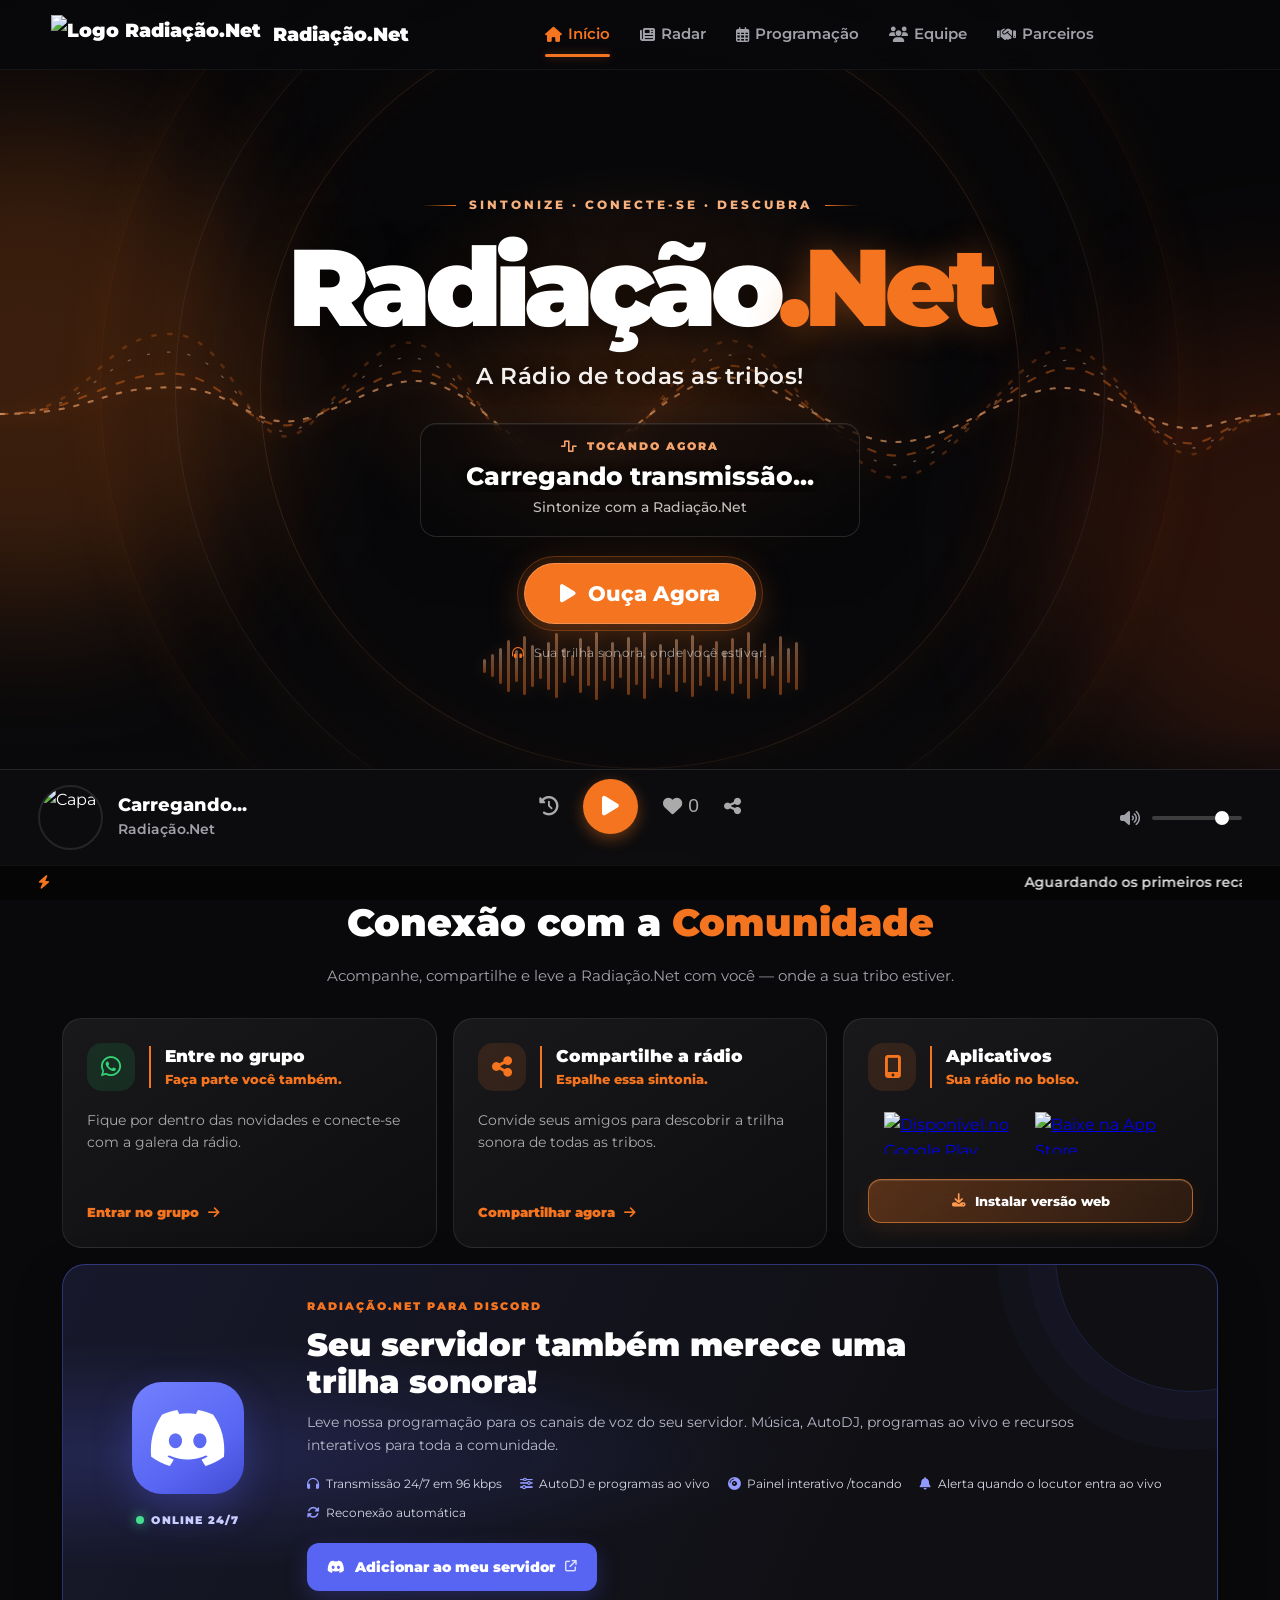
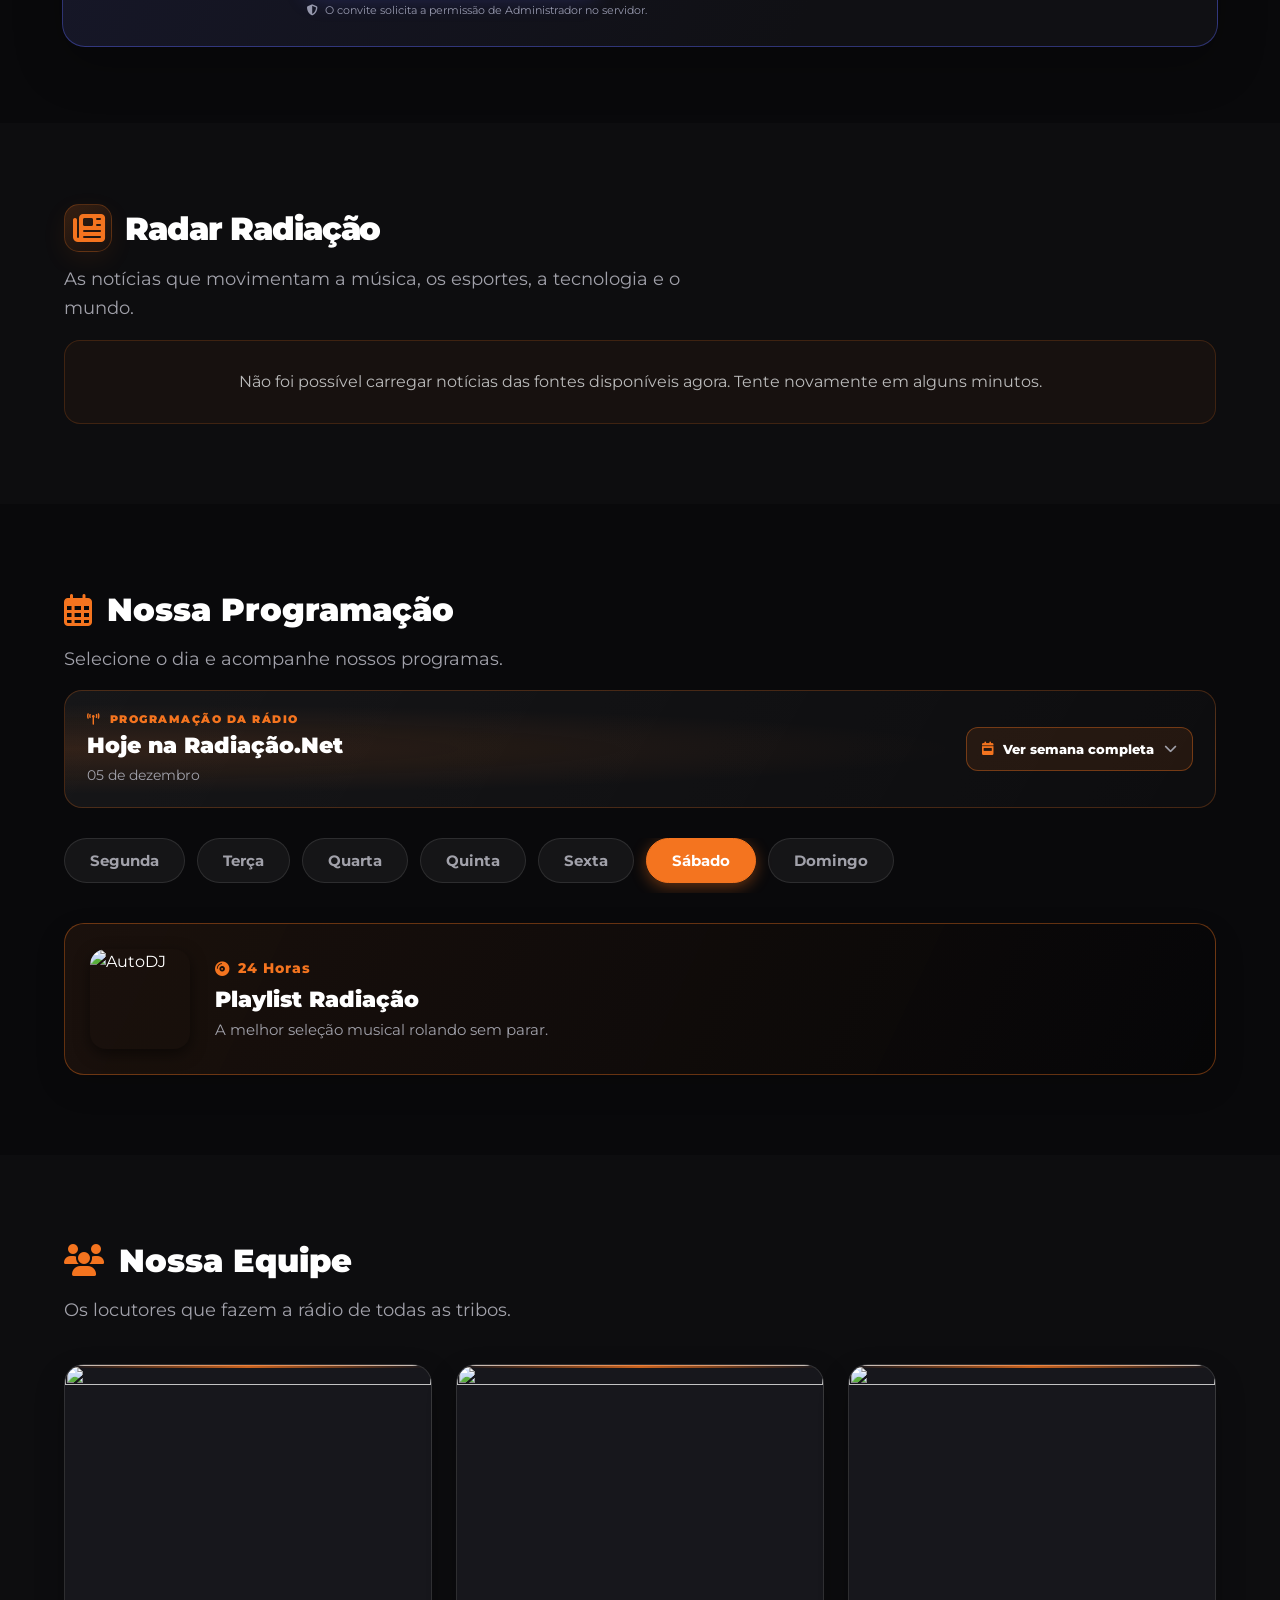
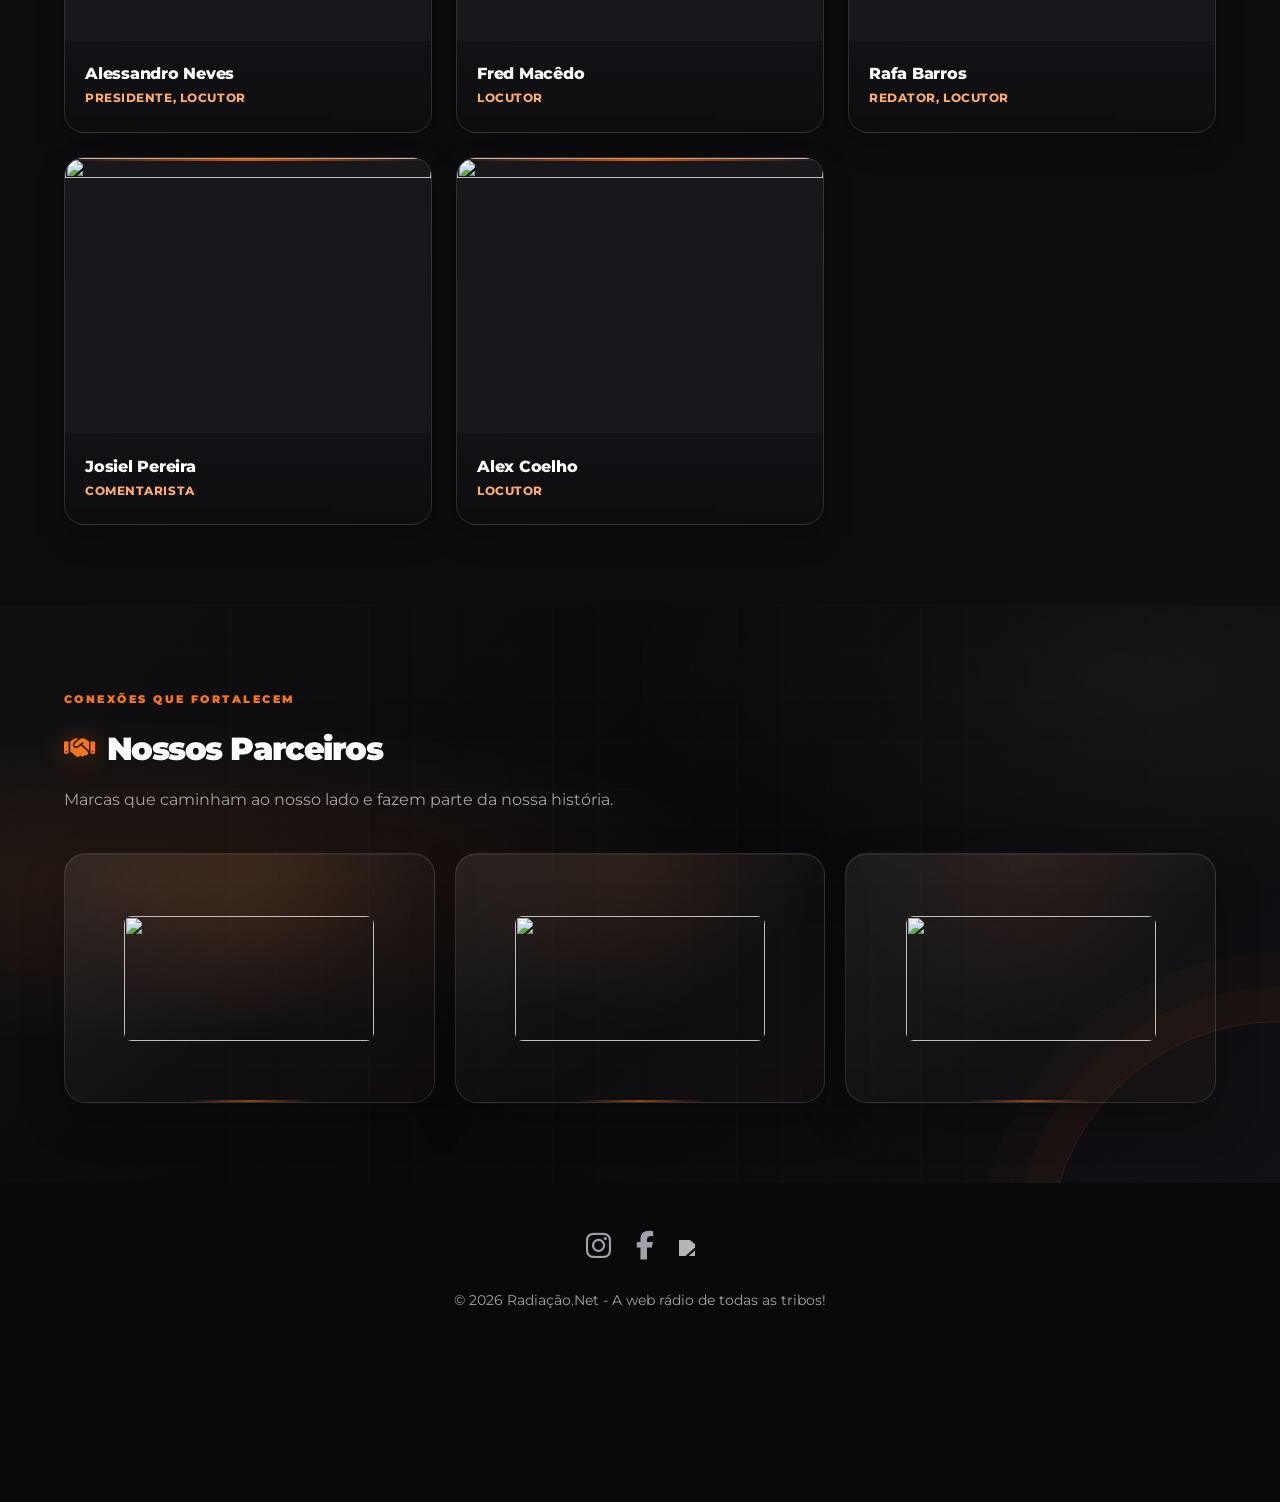
==== commit 17706298: "Add files via upload" ====
--- a/index.html
+++ b/index.html
@@ -11,7 +11,7 @@
     <link rel="apple-touch-icon" href="https://i.postimg.cc/jd7JYYbX/Logo-Nova-Cor-200.png">
     <link href="https://fonts.googleapis.com/css2?family=Montserrat:wght@400;600;700;900&display=swap" rel="stylesheet">
     <link rel="stylesheet" href="https://cdnjs.cloudflare.com/ajax/libs/font-awesome/6.4.0/css/all.min.css">
-    <link rel="stylesheet" href="./style.css?v=13.2">
+    <link rel="stylesheet" href="./style.css?v=13.3">
   </head>
   <body>
     
@@ -22,7 +22,7 @@
         <span>Radiação.Net</span>
       </div>
 
-      <div class="nav-menu" id="navMenu" aria-label="Menu do site" aria-hidden="true">
+      <div class="nav-menu" id="navMenu" aria-label="Menu do site" aria-hidden="false">
         <div class="nav-drawer-header">
           <div class="nav-drawer-brand">
             <img src="https://i.postimg.cc/YSV5B7jW/Logo-Nova-Cor-200.png" alt="">
@@ -39,12 +39,9 @@
         <a href="#equipe" onclick="toggleMobileMenu(false)"><i class="fas fa-users" aria-hidden="true"></i> Equipe</a>
         <a href="#parceiros" onclick="toggleMobileMenu(false)"><i class="fas fa-handshake" aria-hidden="true"></i> Parceiros</a>
 
-        <!-- Instalação PWA: mantida para o fluxo já existente -->
-        <a href="#" id="menuInstallApp" class="nav-install-app" style="display:none;"><i class="fas fa-download" aria-hidden="true"></i> Instalar App</a>
       </div>
 
       <div class="nav-actions">
-        <button class="nav-btn-app" id="btnInstallNav" style="display:none;"><i class="fas fa-download"></i> App</button>
         <button class="mobile-menu-btn" type="button" aria-label="Abrir menu" aria-controls="navMenu" aria-expanded="false" onclick="toggleMobileMenu()"><i class="fas fa-bars" aria-hidden="true"></i></button>
       </div>
     </nav>
@@ -351,7 +348,7 @@
     <!-- Modal iOS antigo (agora integrado no fluxo) -->
     <div id="modal-ios" class="modal-overlay" onclick="fecharModalFora(event, 'modal-ios')"><div class="modal-content" style="text-align: center;"><span class="close-btn" onclick="fecharModal('modal-ios')">&times;</span><h2 class="modal-title">Instalar App 🍏</h2><p style="margin-bottom: 20px; color: #ccc; font-size: 0.9rem;">No Safari:</p><ul style="text-align: left; margin: 0 auto; max-width: 280px; color: #fff; line-height: 1.8; list-style: none; padding: 0;"><li style="margin-bottom: 10px;"><span style="color: #f4741f; font-weight: bold; margin-right: 5px;">1.</span> Toque em <b>Compartilhar</b> <i class="fas fa-share-square" style="color: #007aff;"></i>.</li><li style="margin-bottom: 10px;"><span style="color: #f4741f; font-weight: bold; margin-right: 5px;">2.</span> <b>"Adicionar à Tela de Início"</b> <i class="fas fa-plus-square" style="color: #fff;"></i>.</li><li><span style="color: #f4741f; font-weight: bold; margin-right: 5px;">3.</span> Toque em <b>Adicionar</b>.</li></ul><button class="btn-enviar" onclick="fecharModal('modal-ios')" style="margin-top: 25px;">Entendi!</button></div></div>
 
-    <script src="./script.js?v=community-3.3"></script>
+    <script src="./script.js?v=community-3.4"></script>
     <script type="module" src="./firebase-public.js?v=5.5"></script>
     <script type="module" src="./site-dynamic.js?v=1.3"></script>
   </body>
--- a/style.css
+++ b/style.css
@@ -11,7 +11,7 @@
   --bg-imagem: url('https://painel.radiacao.net.br/static/uploads/background.1791564225.webp');
 }
 
-* { margin: 0; padding: 0; box-sizing: border-box; -webkit-tap-highlight-color: transparent; scroll-behavior: smooth;}
+* { margin: 0; padding: 0; box-sizing: border-box; -webkit-tap-highlight-color: transparent;}
 
 body {
   font-family: var(--fonte-principal); background-color: var(--cor-fundo); color: var(--cor-texto);
@@ -25,6 +25,7 @@
 .nav-menu { display: flex; gap: 30px; align-items: center; }
 .nav-menu a { color: var(--cor-texto-mutado); text-decoration: none; font-weight: 600; font-size: 0.95rem; transition: 0.2s; display: flex; align-items: center; gap: 6px;}
 .nav-menu a:hover { color: var(--cor-primaria); }
+.portal-navbar .nav-menu a:focus-visible, .mobile-menu-btn:focus-visible, .nav-drawer-close:focus-visible { outline: 2px solid var(--cor-primaria); outline-offset: 4px; border-radius: 6px; }
 .nav-actions { display: flex; gap: 15px; align-items: center; }
 .nav-btn-zap { color: #25D366; text-decoration: none; font-weight: 700; display: flex; align-items: center; gap: 6px; }
 .nav-btn-app { background: rgba(255,255,255,0.1); color: #fff; border: none; padding: 8px 16px; border-radius: 8px; font-weight: 700; cursor: pointer; transition: 0.2s;}
@@ -721,7 +722,8 @@
 }
 @media (prefers-reduced-motion: reduce) {
   html { scroll-behavior: auto; }
-  .portal-navbar .nav-menu a.active::after { animation: none; }
+  .portal-navbar .nav-menu, .portal-navbar .nav-menu a, .nav-drawer-backdrop { transition: none !important; }
+  .portal-navbar .nav-menu a.active::after { animation: none !important; }
 }
 
 
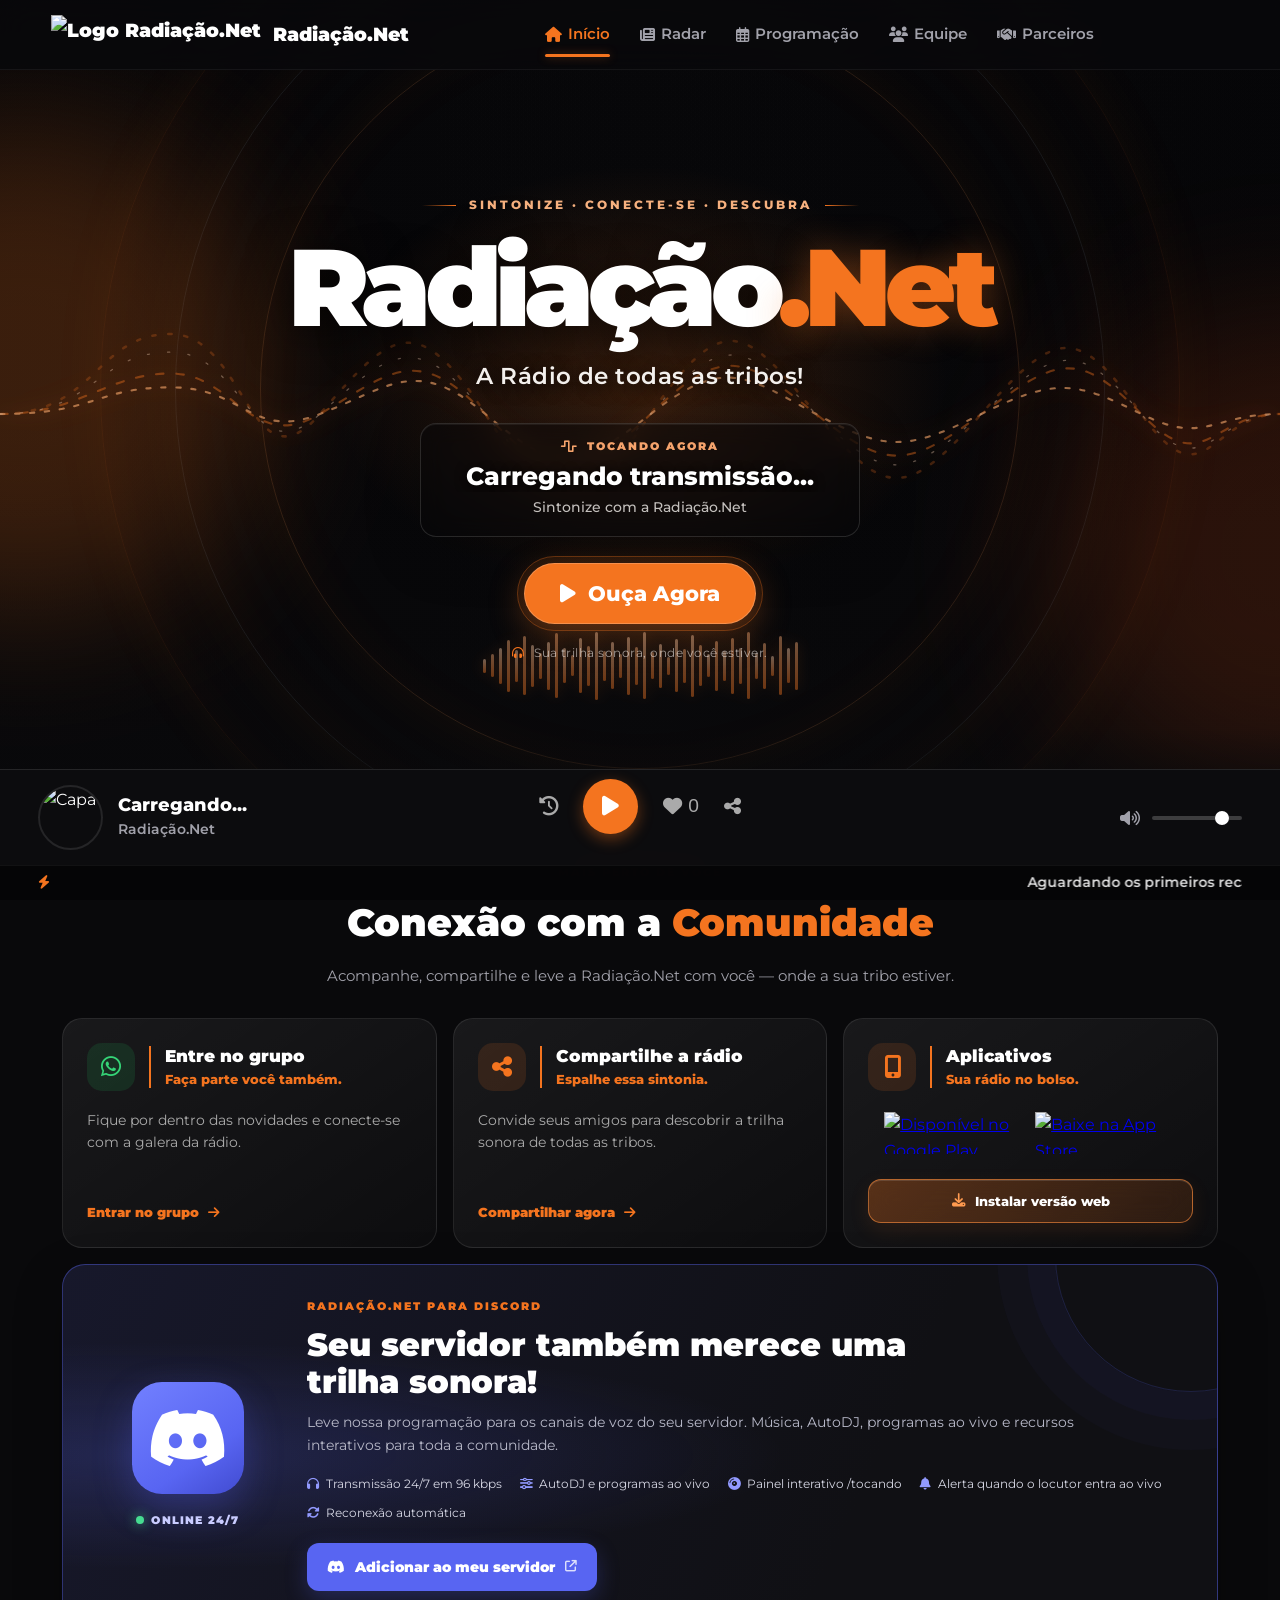
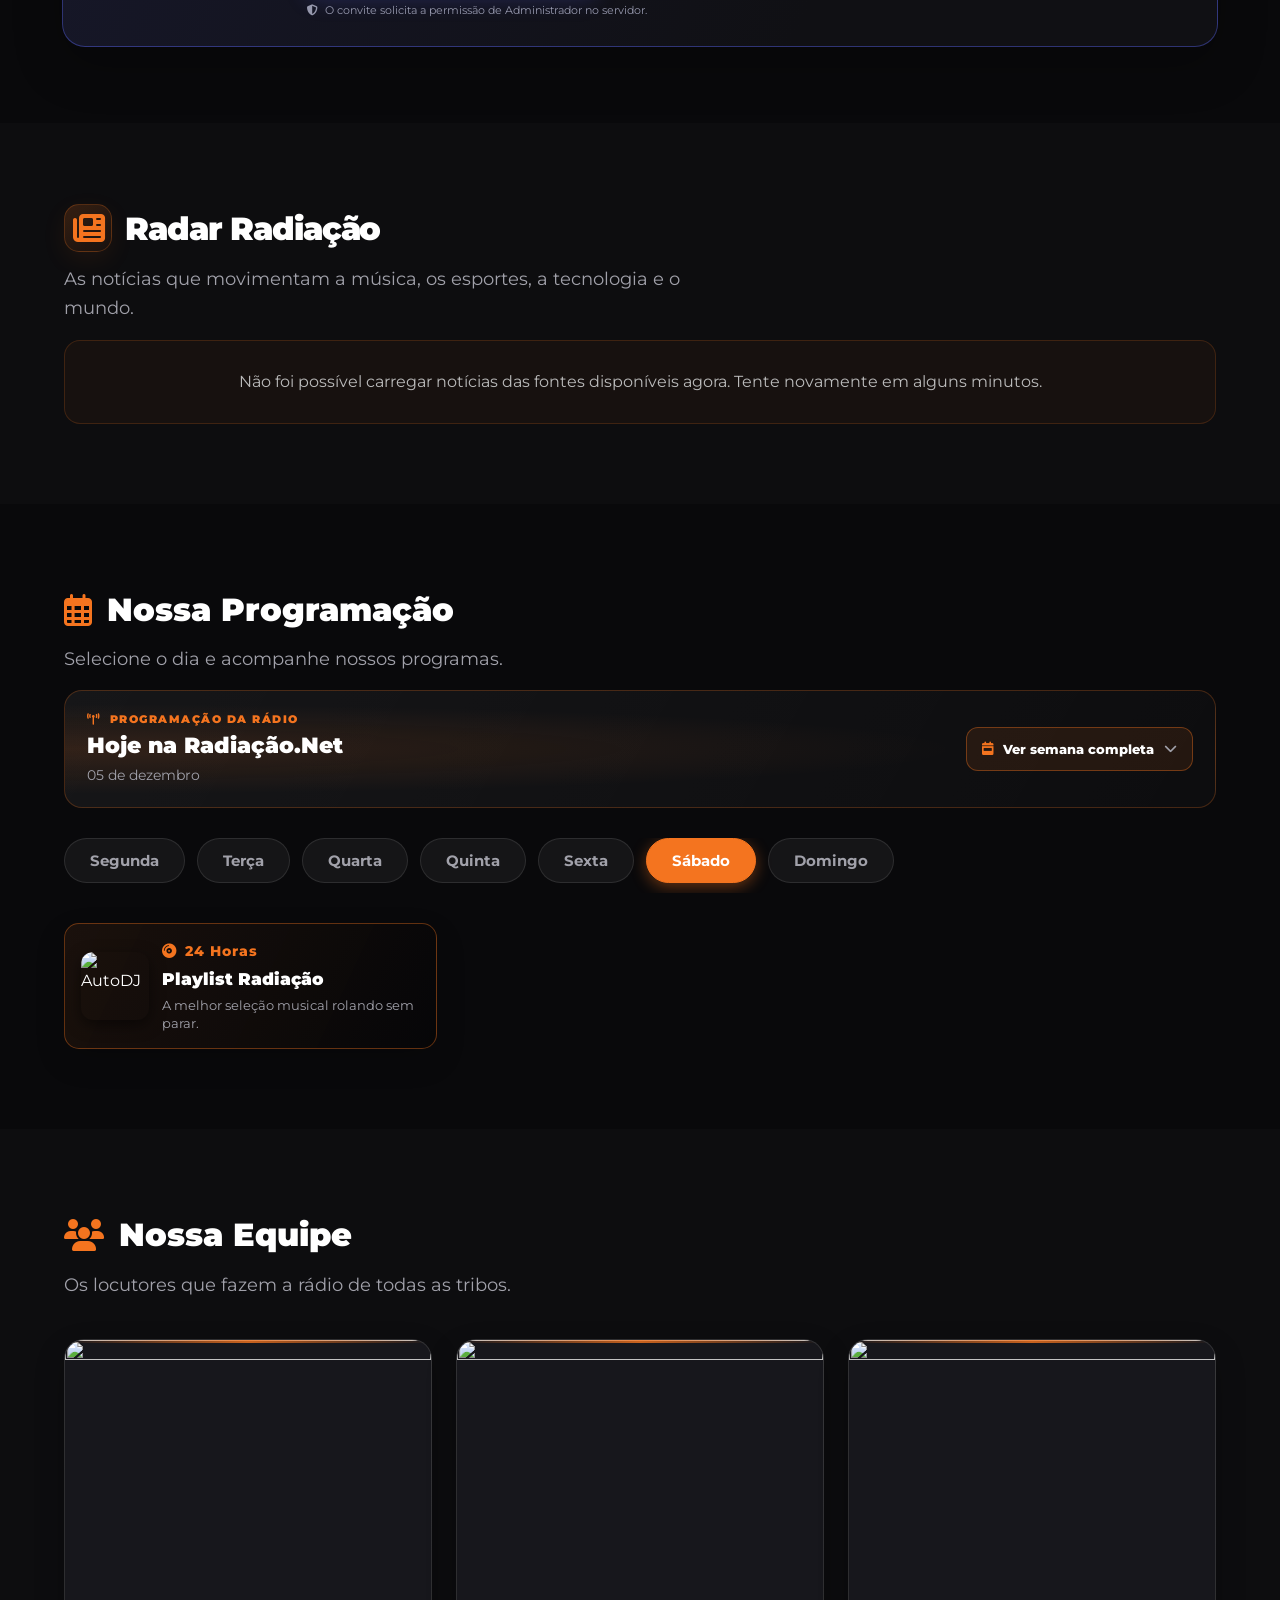
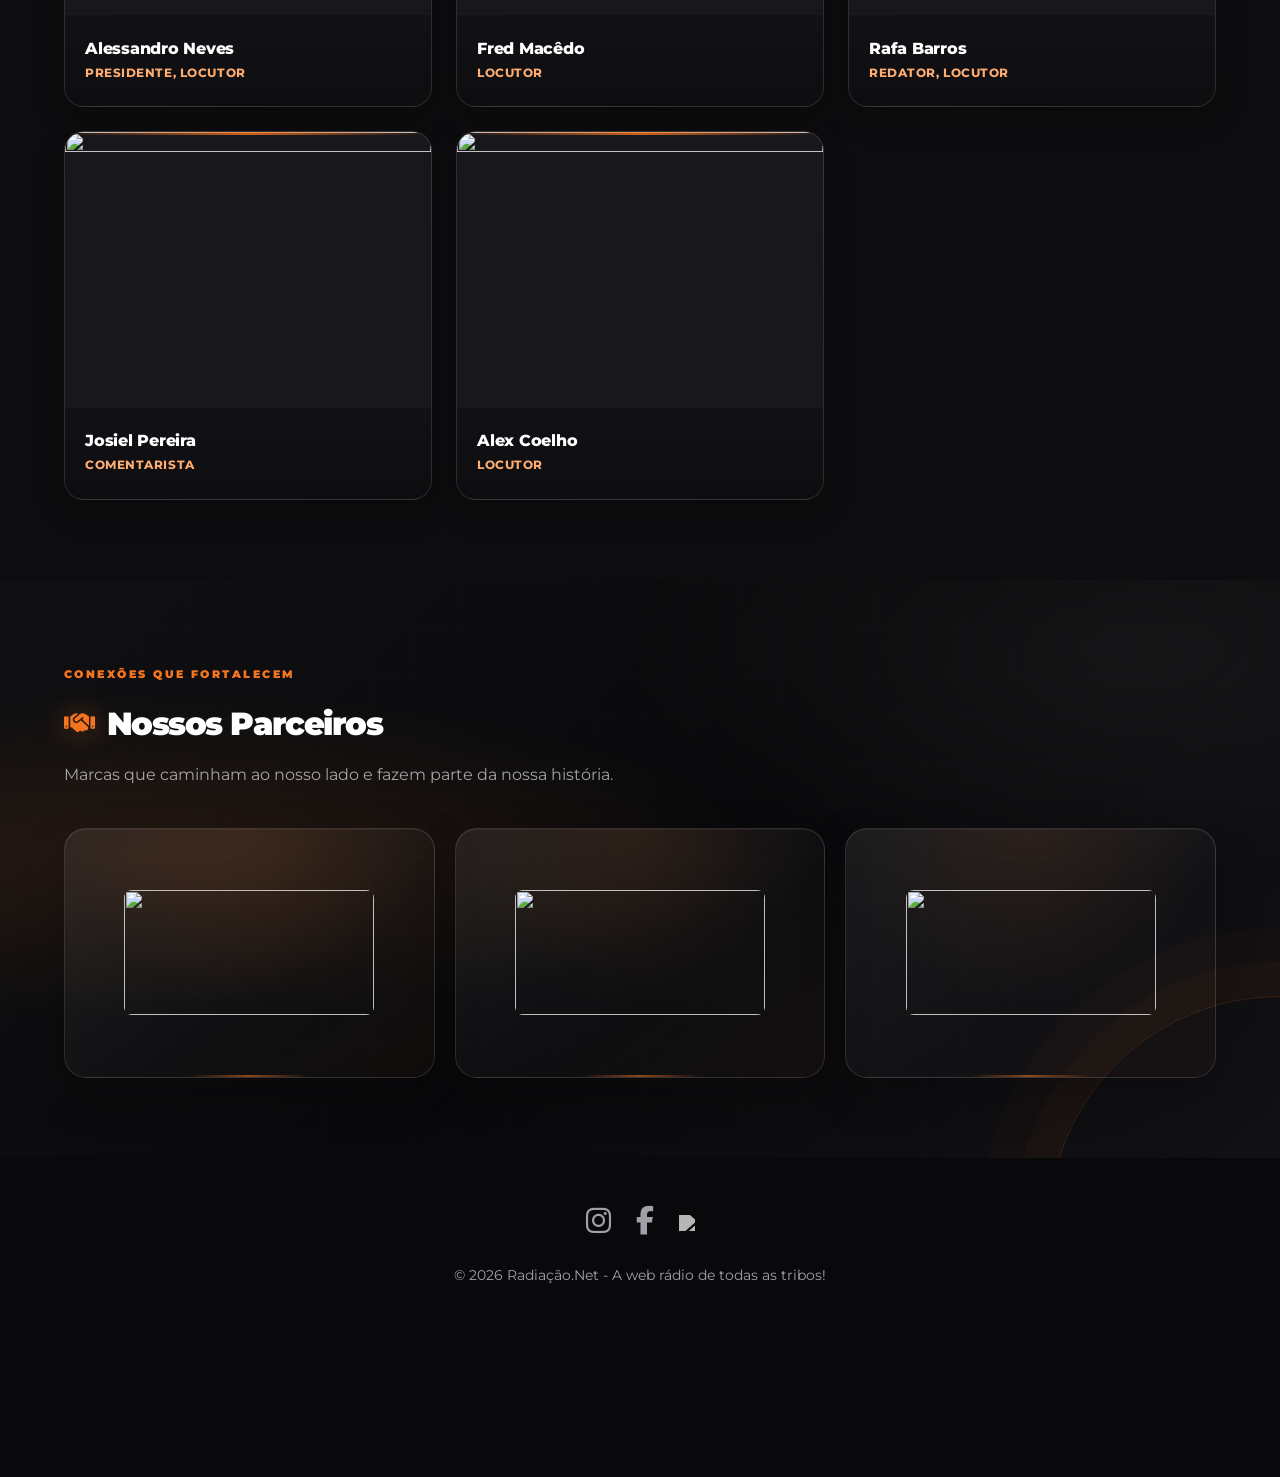
==== commit ba13f4d4: "Add files via upload" ====
--- a/index.html
+++ b/index.html
@@ -11,7 +11,7 @@
     <link rel="apple-touch-icon" href="https://i.postimg.cc/jd7JYYbX/Logo-Nova-Cor-200.png">
     <link href="https://fonts.googleapis.com/css2?family=Montserrat:wght@400;600;700;900&display=swap" rel="stylesheet">
     <link rel="stylesheet" href="https://cdnjs.cloudflare.com/ajax/libs/font-awesome/6.4.0/css/all.min.css">
-    <link rel="stylesheet" href="./style.css?v=13.3">
+    <link rel="stylesheet" href="./style.css?v=13.2">
   </head>
   <body>
     
@@ -22,7 +22,7 @@
         <span>Radiação.Net</span>
       </div>
 
-      <div class="nav-menu" id="navMenu" aria-label="Menu do site" aria-hidden="false">
+      <div class="nav-menu" id="navMenu" aria-label="Menu do site" aria-hidden="true">
         <div class="nav-drawer-header">
           <div class="nav-drawer-brand">
             <img src="https://i.postimg.cc/YSV5B7jW/Logo-Nova-Cor-200.png" alt="">
@@ -39,9 +39,12 @@
         <a href="#equipe" onclick="toggleMobileMenu(false)"><i class="fas fa-users" aria-hidden="true"></i> Equipe</a>
         <a href="#parceiros" onclick="toggleMobileMenu(false)"><i class="fas fa-handshake" aria-hidden="true"></i> Parceiros</a>
 
+        <!-- Instalação PWA: mantida para o fluxo já existente -->
+        <a href="#" id="menuInstallApp" class="nav-install-app" style="display:none;"><i class="fas fa-download" aria-hidden="true"></i> Instalar App</a>
       </div>
 
       <div class="nav-actions">
+        <button class="nav-btn-app" id="btnInstallNav" style="display:none;"><i class="fas fa-download"></i> App</button>
         <button class="mobile-menu-btn" type="button" aria-label="Abrir menu" aria-controls="navMenu" aria-expanded="false" onclick="toggleMobileMenu()"><i class="fas fa-bars" aria-hidden="true"></i></button>
       </div>
     </nav>
@@ -348,7 +351,7 @@
     <!-- Modal iOS antigo (agora integrado no fluxo) -->
     <div id="modal-ios" class="modal-overlay" onclick="fecharModalFora(event, 'modal-ios')"><div class="modal-content" style="text-align: center;"><span class="close-btn" onclick="fecharModal('modal-ios')">&times;</span><h2 class="modal-title">Instalar App 🍏</h2><p style="margin-bottom: 20px; color: #ccc; font-size: 0.9rem;">No Safari:</p><ul style="text-align: left; margin: 0 auto; max-width: 280px; color: #fff; line-height: 1.8; list-style: none; padding: 0;"><li style="margin-bottom: 10px;"><span style="color: #f4741f; font-weight: bold; margin-right: 5px;">1.</span> Toque em <b>Compartilhar</b> <i class="fas fa-share-square" style="color: #007aff;"></i>.</li><li style="margin-bottom: 10px;"><span style="color: #f4741f; font-weight: bold; margin-right: 5px;">2.</span> <b>"Adicionar à Tela de Início"</b> <i class="fas fa-plus-square" style="color: #fff;"></i>.</li><li><span style="color: #f4741f; font-weight: bold; margin-right: 5px;">3.</span> Toque em <b>Adicionar</b>.</li></ul><button class="btn-enviar" onclick="fecharModal('modal-ios')" style="margin-top: 25px;">Entendi!</button></div></div>
 
-    <script src="./script.js?v=community-3.4"></script>
+    <script src="./script.js?v=community-3.3"></script>
     <script type="module" src="./firebase-public.js?v=5.5"></script>
     <script type="module" src="./site-dynamic.js?v=1.3"></script>
   </body>
--- a/style.css
+++ b/style.css
@@ -11,7 +11,7 @@
   --bg-imagem: url('https://painel.radiacao.net.br/static/uploads/background.1791564225.webp');
 }
 
-* { margin: 0; padding: 0; box-sizing: border-box; -webkit-tap-highlight-color: transparent;}
+* { margin: 0; padding: 0; box-sizing: border-box; -webkit-tap-highlight-color: transparent; scroll-behavior: smooth;}
 
 body {
   font-family: var(--fonte-principal); background-color: var(--cor-fundo); color: var(--cor-texto);
@@ -25,7 +25,6 @@
 .nav-menu { display: flex; gap: 30px; align-items: center; }
 .nav-menu a { color: var(--cor-texto-mutado); text-decoration: none; font-weight: 600; font-size: 0.95rem; transition: 0.2s; display: flex; align-items: center; gap: 6px;}
 .nav-menu a:hover { color: var(--cor-primaria); }
-.portal-navbar .nav-menu a:focus-visible, .mobile-menu-btn:focus-visible, .nav-drawer-close:focus-visible { outline: 2px solid var(--cor-primaria); outline-offset: 4px; border-radius: 6px; }
 .nav-actions { display: flex; gap: 15px; align-items: center; }
 .nav-btn-zap { color: #25D366; text-decoration: none; font-weight: 700; display: flex; align-items: center; gap: 6px; }
 .nav-btn-app { background: rgba(255,255,255,0.1); color: #fff; border: none; padding: 8px 16px; border-radius: 8px; font-weight: 700; cursor: pointer; transition: 0.2s;}
@@ -722,8 +721,7 @@
 }
 @media (prefers-reduced-motion: reduce) {
   html { scroll-behavior: auto; }
-  .portal-navbar .nav-menu, .portal-navbar .nav-menu a, .nav-drawer-backdrop { transition: none !important; }
-  .portal-navbar .nav-menu a.active::after { animation: none !important; }
+  .portal-navbar .nav-menu a.active::after { animation: none; }
 }
 
 
@@ -1592,3 +1590,120 @@
     font-size: 1.5rem;
   }
 }
+
+
+/* ==========================================================
+   RADIAÇÃO.NET — AJUSTE DE GRADE DA PROGRAMAÇÃO
+   Somente apresentação: HTML e JavaScript permanecem intactos.
+   Desktop: 3 colunas | telas menores: 2 colunas.
+   ========================================================== */
+
+/* Dia selecionado: organiza os programas em uma grade compacta. */
+#programacao .prog-content.active {
+  display: grid;
+  grid-template-columns: repeat(3, minmax(0, 1fr));
+  align-items: stretch;
+  gap: 16px;
+}
+
+/* Semana completa: mantém cada dia como um bloco e organiza
+   os cards daquele dia em duas ou três colunas. */
+#programacao .modern-schedule.week-expanded .prog-content {
+  display: grid;
+  grid-template-columns: repeat(3, minmax(0, 1fr));
+  align-items: stretch;
+  gap: 12px;
+}
+
+#programacao .modern-schedule.week-expanded .prog-content::before {
+  grid-column: 1 / -1;
+}
+
+#programacao .prog-card {
+  min-width: 0;
+  height: 100%;
+  padding: 16px;
+  gap: 13px;
+  border-radius: 15px;
+}
+
+#programacao .prog-card img {
+  width: 68px;
+  height: 68px;
+  flex: 0 0 68px;
+  border-radius: 12px;
+}
+
+#programacao .prog-details {
+  min-width: 0;
+}
+
+#programacao .prog-details h4 {
+  font-size: 1.08rem;
+  overflow-wrap: anywhere;
+}
+
+#programacao .prog-details p {
+  font-size: .82rem;
+}
+
+/* Em telas médias e celulares, dois cards por linha. */
+@media (max-width: 900px) {
+  #programacao .prog-content.active,
+  #programacao .modern-schedule.week-expanded .prog-content {
+    grid-template-columns: repeat(2, minmax(0, 1fr));
+  }
+}
+
+/* Ajuste interno para caber bem em duas colunas no celular. */
+@media (max-width: 600px) {
+  #programacao .prog-content.active,
+  #programacao .modern-schedule.week-expanded .prog-content {
+    gap: 10px;
+  }
+
+  #programacao .prog-card {
+    flex-direction: column;
+    align-items: flex-start;
+    justify-content: flex-start;
+    padding: 12px;
+    gap: 9px;
+    border-radius: 13px;
+  }
+
+  #programacao .prog-card img {
+    width: 54px;
+    height: 54px;
+    flex-basis: 54px;
+    border-radius: 10px;
+  }
+
+  #programacao .prog-time {
+    flex-wrap: wrap;
+    gap: 5px;
+    font-size: .7rem;
+    letter-spacing: .3px;
+  }
+
+  #programacao .prog-details {
+    gap: 5px;
+  }
+
+  #programacao .prog-details h4 {
+    font-size: .95rem;
+    line-height: 1.2;
+  }
+
+  #programacao .prog-details p {
+    font-size: .75rem;
+    line-height: 1.35;
+    display: -webkit-box;
+    -webkit-box-orient: vertical;
+    -webkit-line-clamp: 2;
+    overflow: hidden;
+  }
+
+  #programacao .prog-details > * {
+    overflow-wrap: anywhere;
+  }
+}
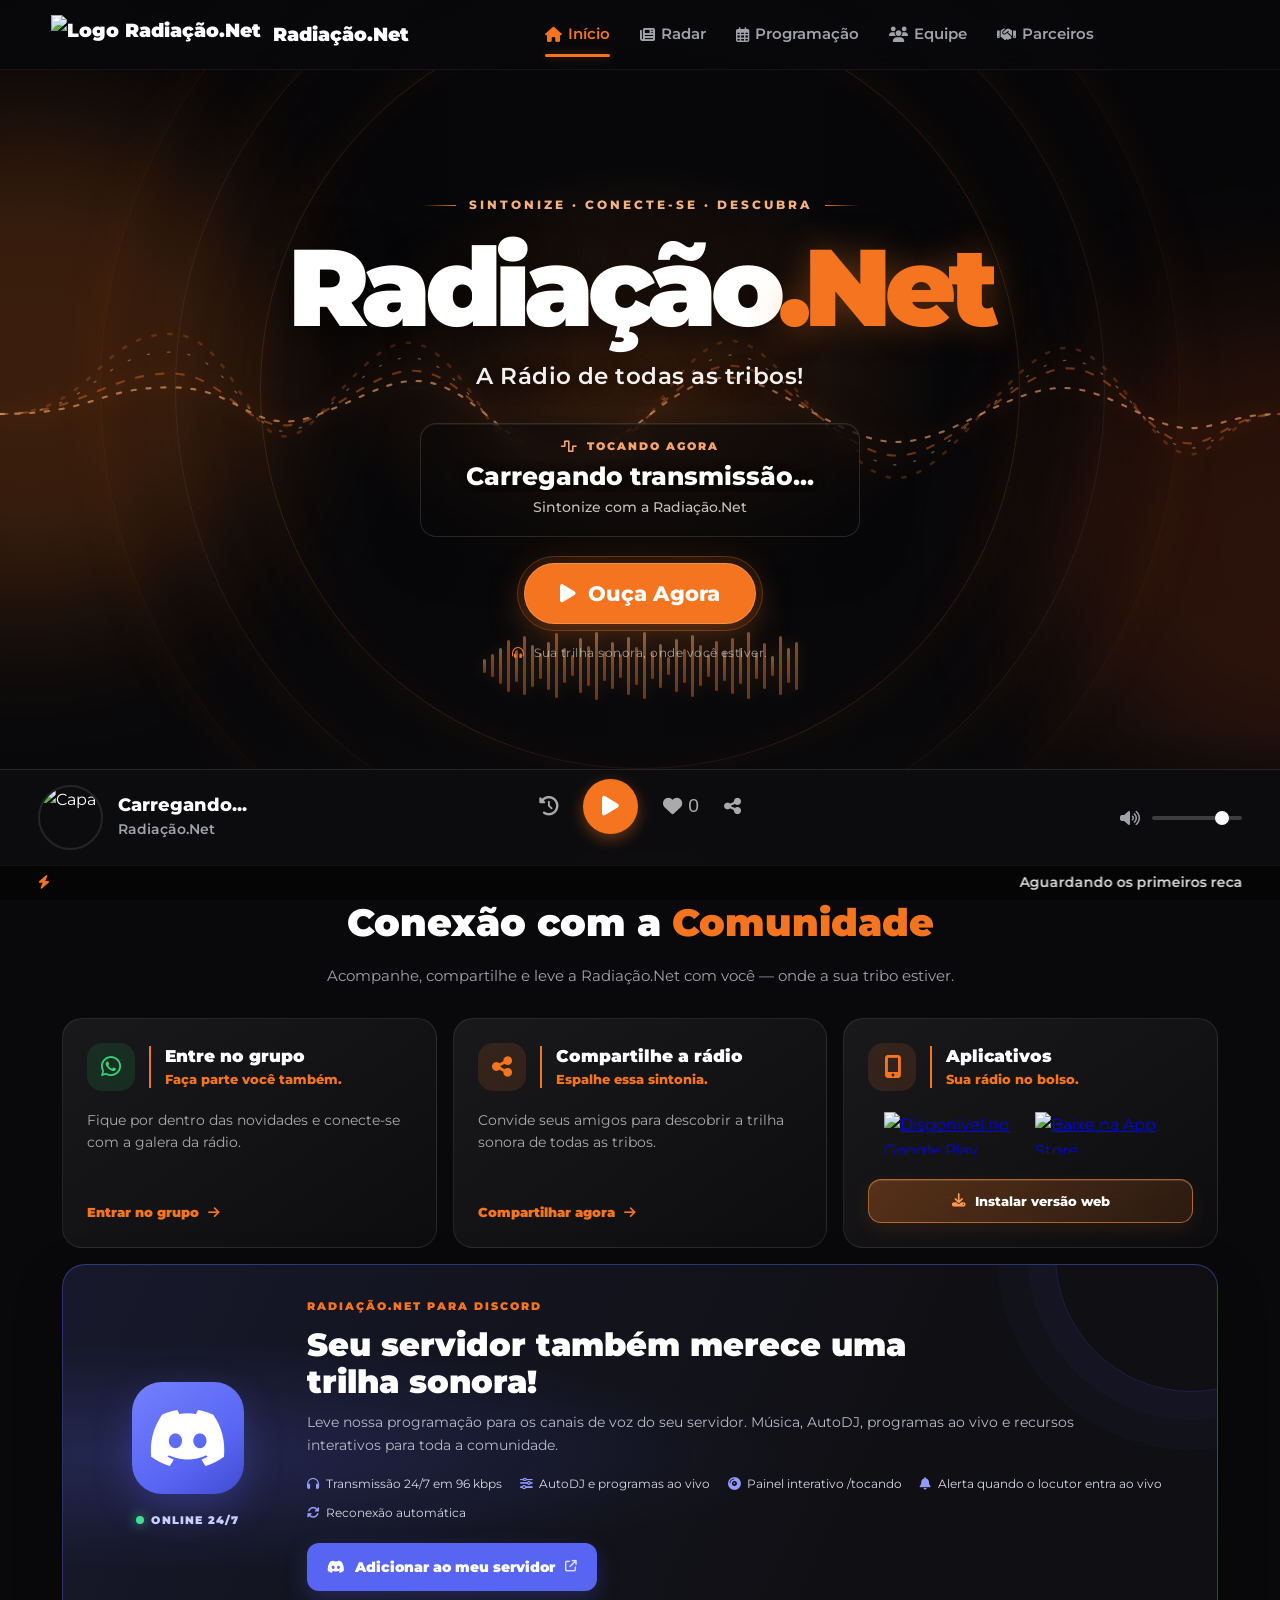
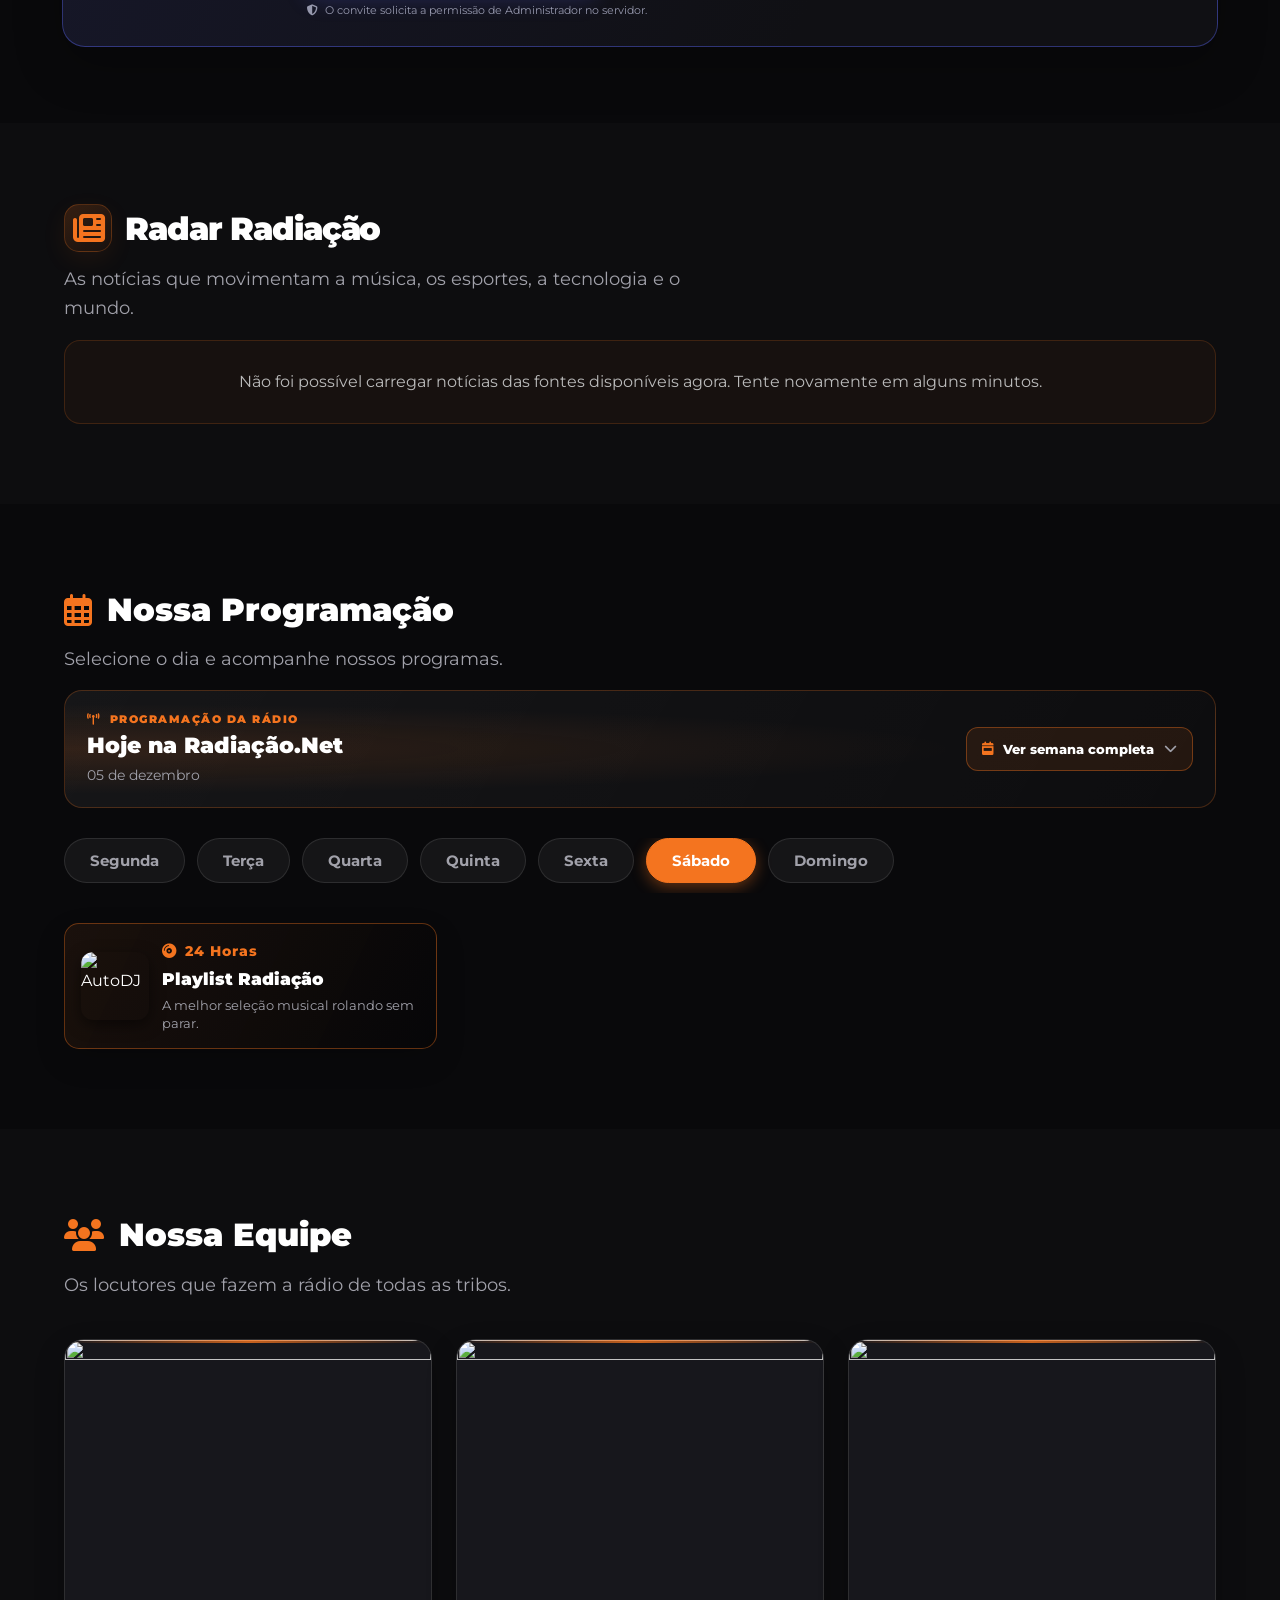
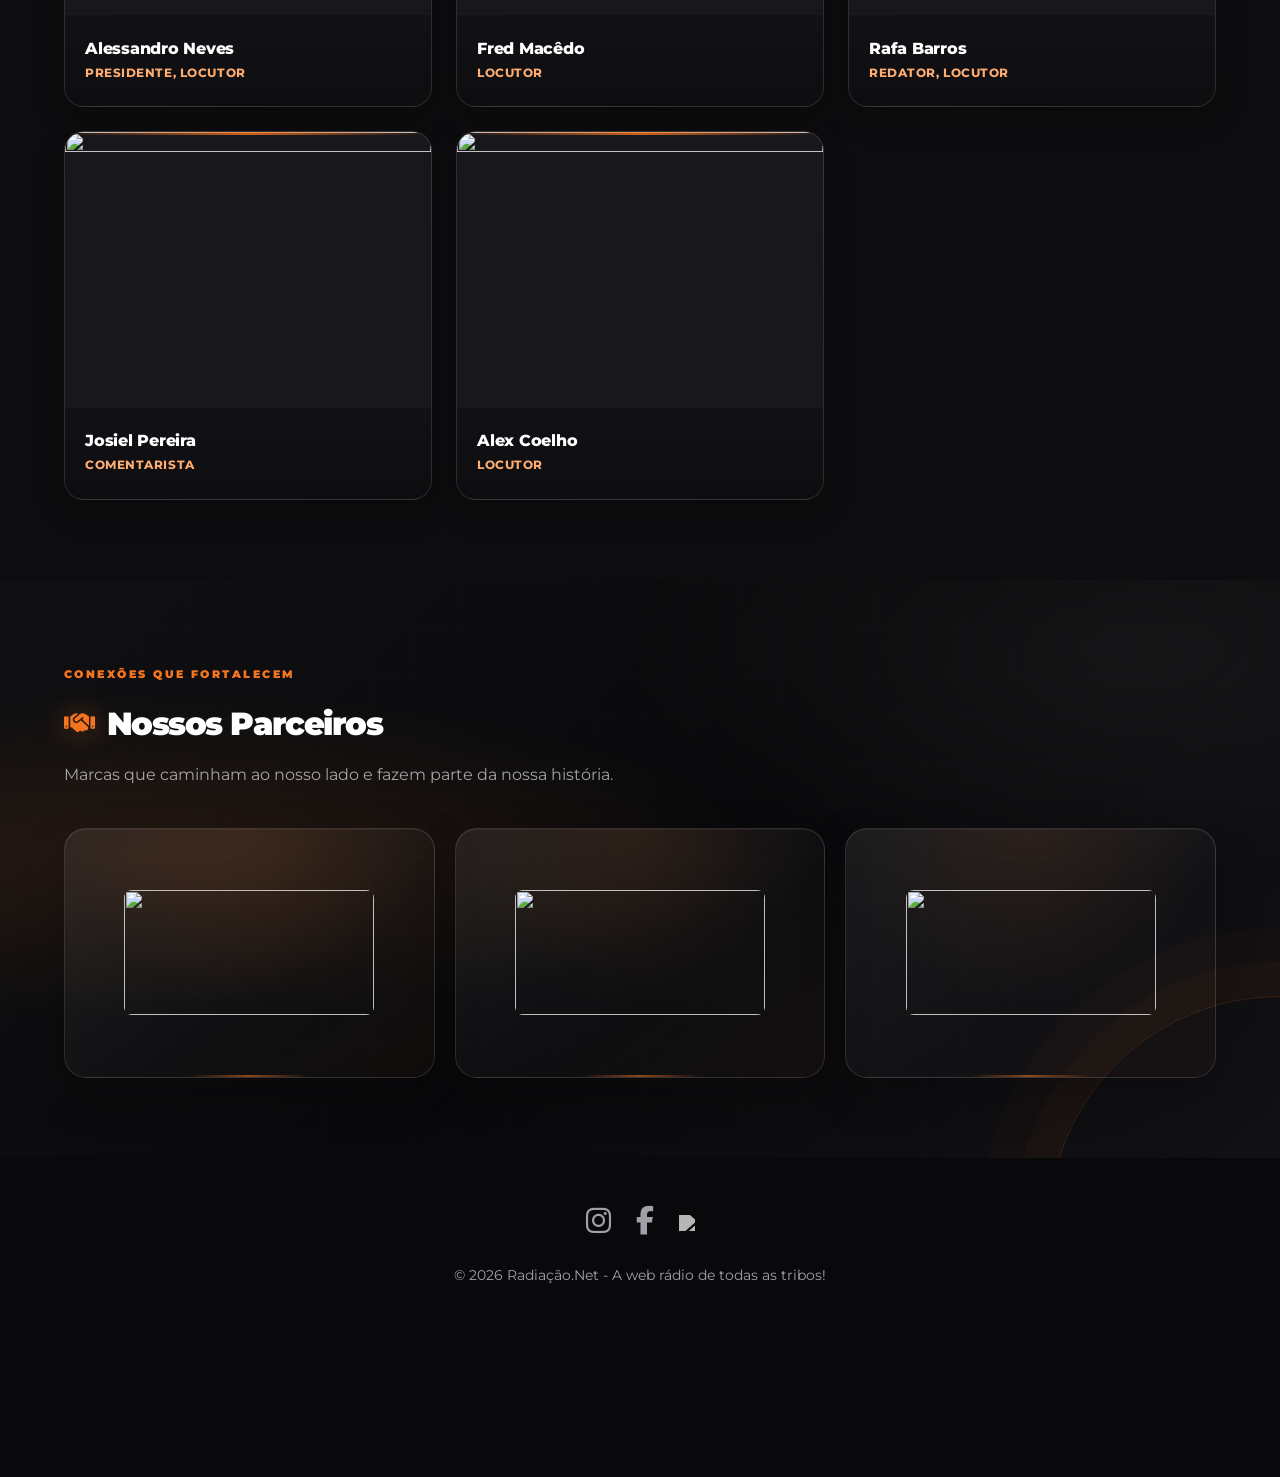
==== commit dbd1555c: "Add files via upload" ====
--- a/index.html
+++ b/index.html
@@ -6,6 +6,7 @@
     <meta name="mobile-web-app-capable" content="yes">
     <meta name="apple-mobile-web-app-capable" content="yes">
     <meta name="theme-color" content="#121212">
+    <link rel="manifest" href="./manifest.json">
     <title>Radiação.Net - A web rádio de todas as tribos!</title>
     <link rel="icon" type="image/png" href="https://i.postimg.cc/jd7JYYbX/Logo-Nova-Cor-200.png">
     <link rel="apple-touch-icon" href="https://i.postimg.cc/jd7JYYbX/Logo-Nova-Cor-200.png">
@@ -351,7 +352,7 @@
     <!-- Modal iOS antigo (agora integrado no fluxo) -->
     <div id="modal-ios" class="modal-overlay" onclick="fecharModalFora(event, 'modal-ios')"><div class="modal-content" style="text-align: center;"><span class="close-btn" onclick="fecharModal('modal-ios')">&times;</span><h2 class="modal-title">Instalar App 🍏</h2><p style="margin-bottom: 20px; color: #ccc; font-size: 0.9rem;">No Safari:</p><ul style="text-align: left; margin: 0 auto; max-width: 280px; color: #fff; line-height: 1.8; list-style: none; padding: 0;"><li style="margin-bottom: 10px;"><span style="color: #f4741f; font-weight: bold; margin-right: 5px;">1.</span> Toque em <b>Compartilhar</b> <i class="fas fa-share-square" style="color: #007aff;"></i>.</li><li style="margin-bottom: 10px;"><span style="color: #f4741f; font-weight: bold; margin-right: 5px;">2.</span> <b>"Adicionar à Tela de Início"</b> <i class="fas fa-plus-square" style="color: #fff;"></i>.</li><li><span style="color: #f4741f; font-weight: bold; margin-right: 5px;">3.</span> Toque em <b>Adicionar</b>.</li></ul><button class="btn-enviar" onclick="fecharModal('modal-ios')" style="margin-top: 25px;">Entendi!</button></div></div>
 
-    <script src="./script.js?v=community-3.3"></script>
+    <script src="./script.js?v=community-3.5"></script>
     <script type="module" src="./firebase-public.js?v=5.5"></script>
     <script type="module" src="./site-dynamic.js?v=1.3"></script>
   </body>
--- a/style.css
+++ b/style.css
@@ -338,7 +338,7 @@
   .nav-btn-zap { display: none; }
   .nav-btn-app { display: none; } 
 
-  .hero-section { min-height: 70vh; padding: 100px 15px 40px 15px; }
+  .hero-section { min-height: 70vh; padding: 100px 15px 40px 15px; background-attachment: scroll; }
   .hero-title { font-size: 3.2rem; }
   .hero-subtitle { font-size: 1.2rem; }
   
@@ -1707,3 +1707,76 @@
     overflow-wrap: anywhere;
   }
 }
+
+/* IMPLEMENTAÇÃO 04 — REFINO VISUAL HERO + PLAYER MOBILE */
+@media (max-width: 950px) {
+  .hero-cinematic {
+    min-height: clamp(570px, 78svh, 720px);
+    padding: 108px 18px 105px;
+    overflow: hidden;
+  }
+  .hero-content-cinematic {
+    width: 100%;
+    max-width: 540px;
+    gap: 0;
+  }
+  .hero-kicker {
+    margin-bottom: 14px;
+    opacity: .9;
+  }
+  .hero-brand-title {
+    line-height: .94;
+    letter-spacing: -.07em;
+    text-shadow: 0 5px 28px rgba(0,0,0,.75);
+  }
+  .hero-tagline {
+    margin: 12px 0 20px;
+    font-size: 1.05rem;
+  }
+  .hero-now-playing {
+    width: 100%;
+    min-width: 0;
+    margin-bottom: 20px;
+    padding: 15px 18px;
+    border-color: rgba(244,116,31,.28);
+    background: linear-gradient(145deg, rgba(17,17,19,.82), rgba(5,5,7,.66));
+    box-shadow: 0 12px 34px rgba(0,0,0,.3), inset 0 1px rgba(255,255,255,.06);
+  }
+  .hero-cinematic .btn-hero-play {
+    width: min(100%, 310px);
+    min-height: 58px;
+    padding: 16px 26px;
+    border-radius: 18px;
+    font-size: 1.12rem;
+    box-shadow: 0 12px 32px rgba(244,116,31,.36), 0 0 0 5px rgba(244,116,31,.07);
+  }
+  .hero-supporting-text {
+    margin-top: 14px;
+    text-align: center;
+  }
+  .hero-equalizer { bottom: 8%; opacity: .32; }
+  .hero-soundwave { opacity: .48; }
+  .sticky-player-wrapper {
+    padding-bottom: env(safe-area-inset-bottom, 0px);
+  }
+  .sticky-player-main {
+    min-height: 76px;
+    height: auto;
+  }
+  .sp-info { min-width: 0; }
+  .sp-title, .sp-artist { overflow: hidden; text-overflow: ellipsis; white-space: nowrap; }
+}
+@media (max-width: 480px) {
+  .hero-cinematic {
+    min-height: clamp(560px, 76svh, 680px);
+    padding: 104px 16px 98px;
+  }
+  .hero-kicker { margin-bottom: 12px; }
+  .hero-brand-title { font-size: clamp(2.85rem, 14vw, 3.9rem); }
+  .hero-tagline { margin: 10px 0 18px; font-size: 1rem; }
+  .hero-now-playing { padding: 13px 15px; margin-bottom: 18px; border-radius: 14px; }
+  .hero-cinematic .btn-hero-play { min-height: 56px; border-radius: 16px; }
+  .hero-supporting-text { font-size: .7rem; }
+  .sticky-player-main { padding-left: 12px; padding-right: 12px; }
+  .sp-controls { gap: 11px; }
+}
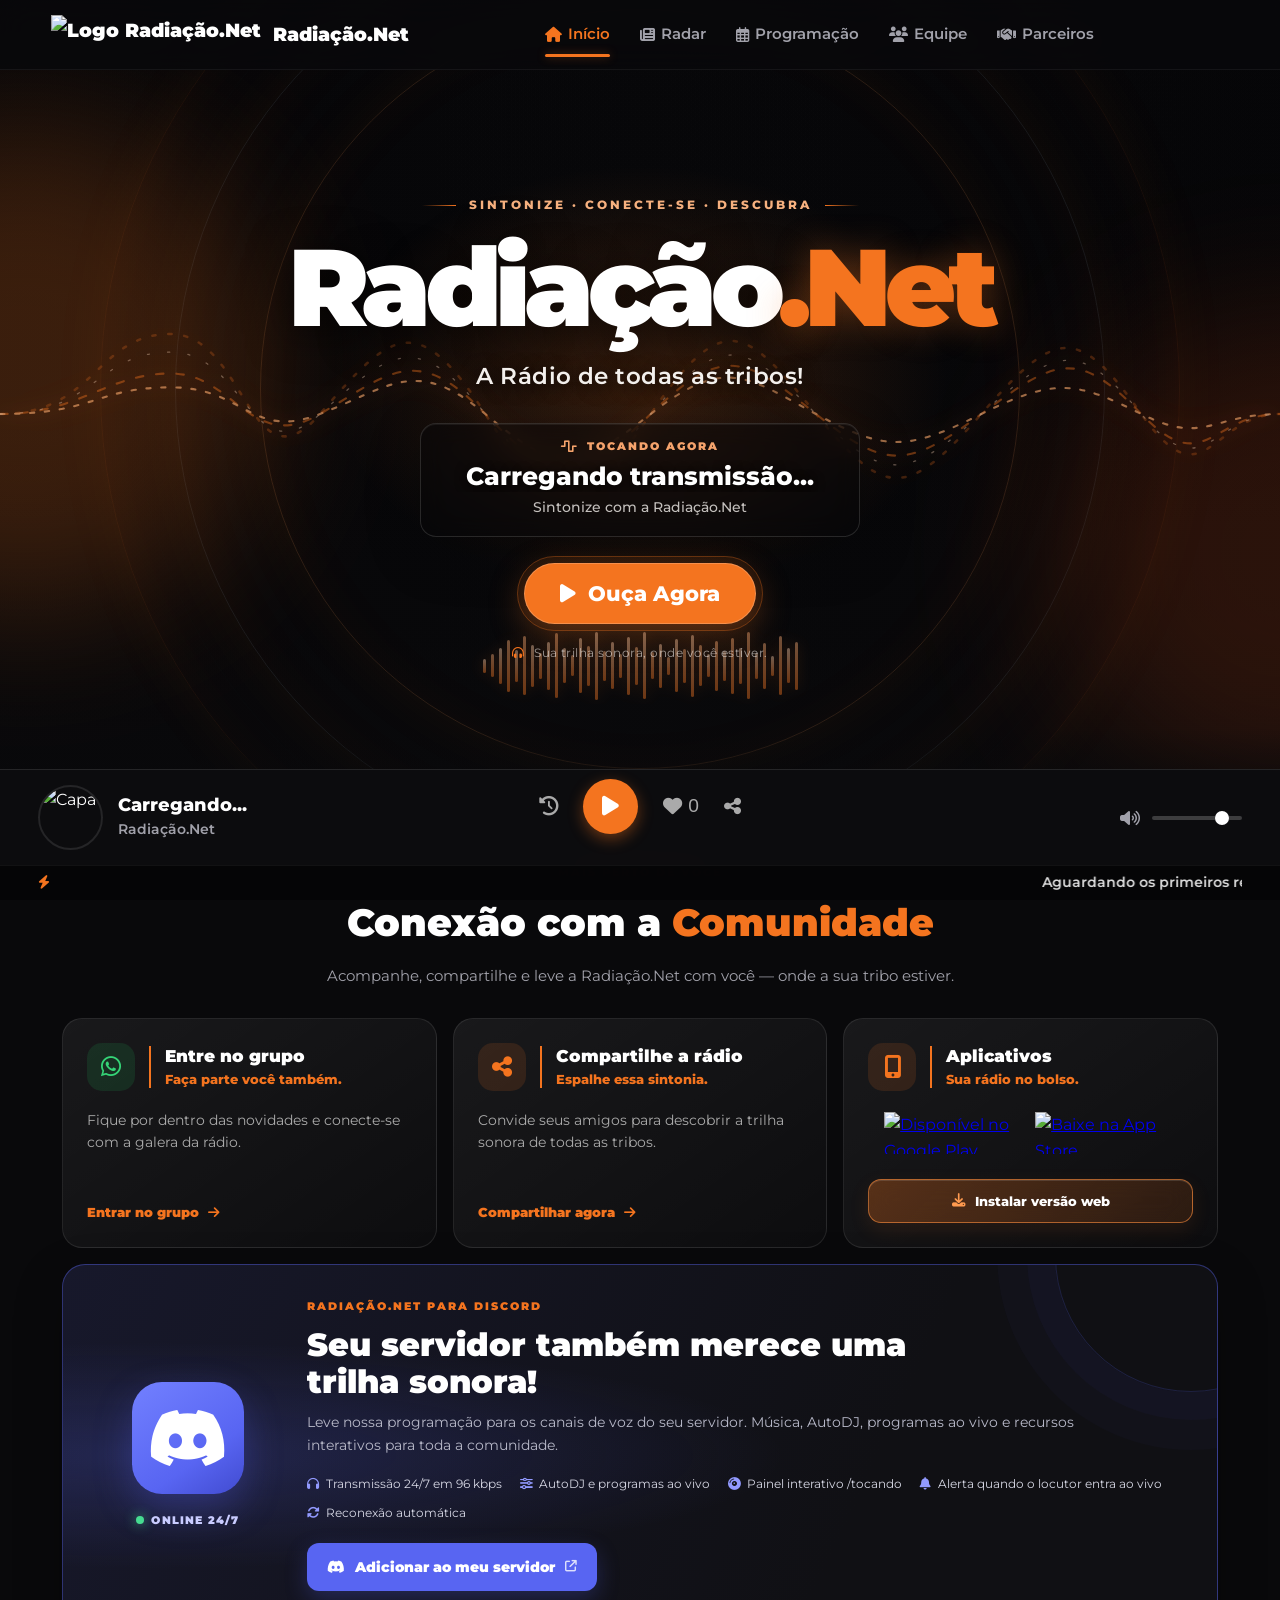
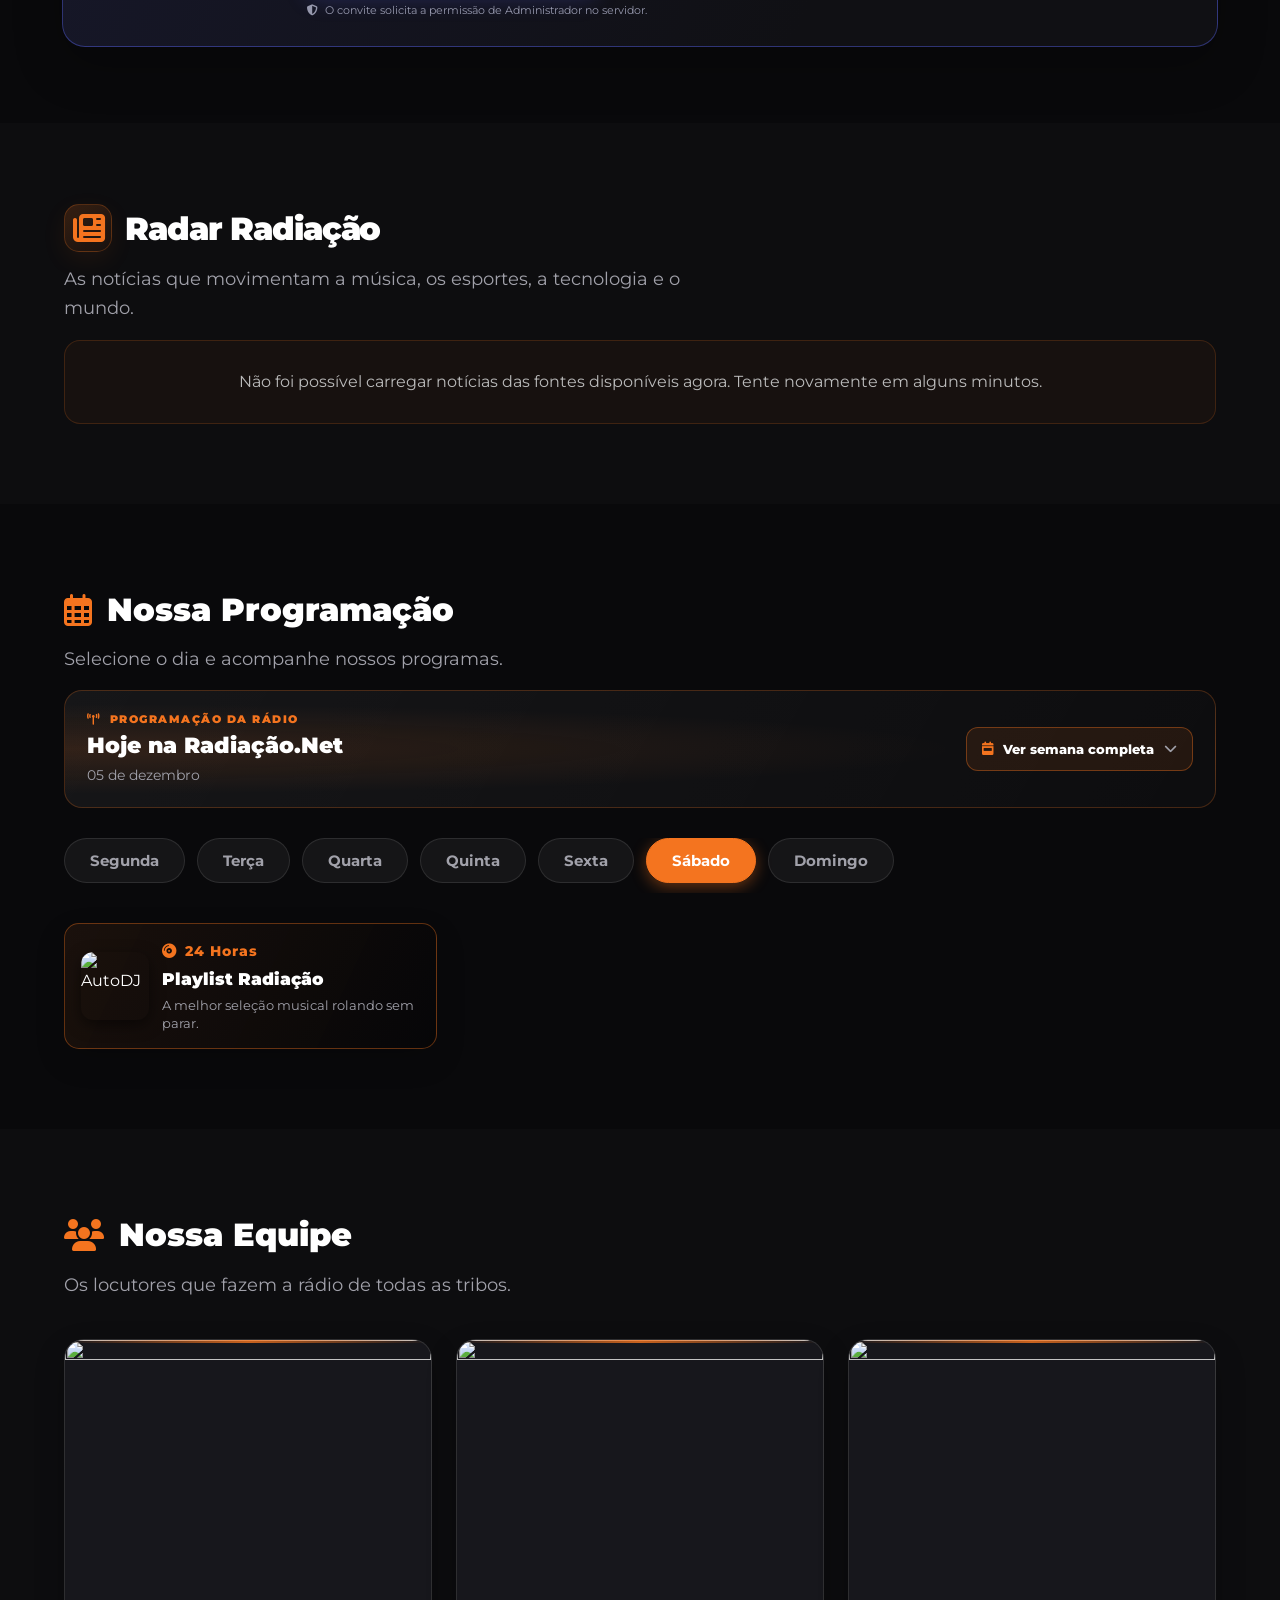
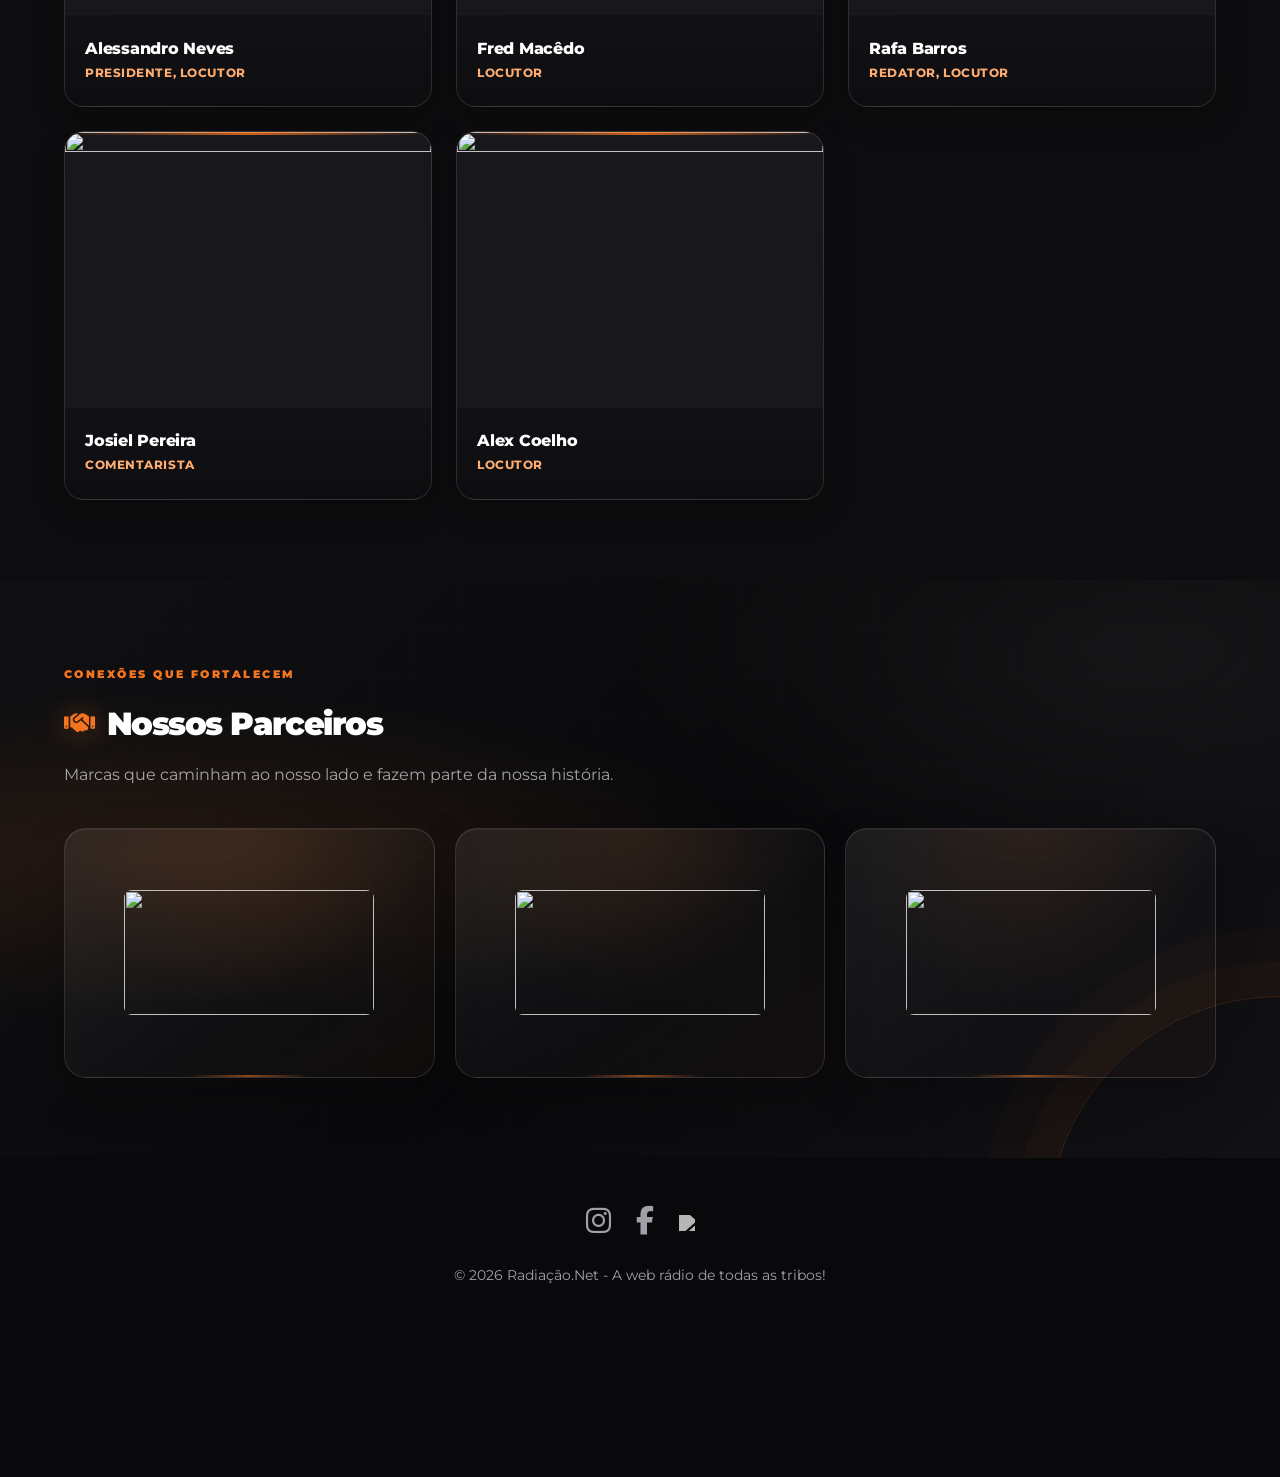
==== commit d081e9d5: "Add files via upload" ====
--- a/index.html
+++ b/index.html
@@ -12,7 +12,7 @@
     <link rel="apple-touch-icon" href="https://i.postimg.cc/jd7JYYbX/Logo-Nova-Cor-200.png">
     <link href="https://fonts.googleapis.com/css2?family=Montserrat:wght@400;600;700;900&display=swap" rel="stylesheet">
     <link rel="stylesheet" href="https://cdnjs.cloudflare.com/ajax/libs/font-awesome/6.4.0/css/all.min.css">
-    <link rel="stylesheet" href="./style.css?v=13.2">
+    <link rel="stylesheet" href="./style.css?v=mobile-foundation-1">
   </head>
   <body>
     
--- a/style.css
+++ b/style.css
@@ -977,7 +977,15 @@
  .community-section { margin:20px auto 55px; padding:0 16px; }
  .community-heading { margin-bottom:22px; }
  .community-grid { grid-template-columns:1fr 1fr; gap:11px; }
+ /* Mobile: o card Aplicativos ocupa toda a largura, como o Discord. */
+ .community-apps { grid-column:1/-1; }
  .community-card { min-height:250px; padding:18px 15px; border-radius:17px; }
+ /* Mobile: card Aplicativos mais compacto, sem espaço artificial entre badges e instalação. */
+ .community-apps { min-height:0; gap:9px; }
+ .community-apps .community-store-links { width:100%; gap:8px; margin-top:0; }
+ .community-apps .community-store-links a { flex:1 1 calc(50% - 4px); max-width:none; min-width:0; }
+ .community-apps .community-store-links img { width:100%; max-width:none; height:auto; max-height:48px; object-fit:contain; }
+ .community-apps .community-install { margin-top:8px; }
  .community-card-heading strong { font-size:.94rem; }
  .community-card-heading > span { font-size:.73rem; }
  .community-card-header { gap:10px; }
@@ -1780,3 +1788,59 @@
   .sticky-player-main { padding-left: 12px; padding-right: 12px; }
   .sp-controls { gap: 11px; }
 }
+
+/* ========================================================================
+   FUNDAÇÃO MOBILE — ETAPA 1 (22/11/2026)
+   Ajustes estruturais de viewport, safe areas e áreas de toque.
+   Mantém as regras existentes; este bloco consolida tokens e corrige a base.
+   ======================================================================== */
+:root {
+  --mobile-safe-top: env(safe-area-inset-top, 0px);
+  --mobile-safe-right: env(safe-area-inset-right, 0px);
+  --mobile-safe-bottom: env(safe-area-inset-bottom, 0px);
+  --mobile-safe-left: env(safe-area-inset-left, 0px);
+  --mobile-touch-target: 44px;
+}
+
+html, body {
+  max-width: 100%;
+  overflow-x: clip;
+  overscroll-behavior-x: none;
+}
+
+@media (max-width: 950px) {
+  /* O cabeçalho mantém 64px úteis e adiciona a área segura superior. */
+  .portal-navbar {
+    height: calc(64px + var(--mobile-safe-top));
+    padding-top: var(--mobile-safe-top);
+    padding-left: max(5%, var(--mobile-safe-left));
+    padding-right: max(5%, var(--mobile-safe-right));
+  }
+
+  /* Alvos principais de toque não ficam menores que o recomendado. */
+  .mobile-menu-btn,
+  .nav-drawer-close {
+    min-width: var(--mobile-touch-target);
+    min-height: var(--mobile-touch-target);
+  }
+
+  .nav-menu a {
+    min-height: max(50px, var(--mobile-touch-target));
+  }
+
+  /* Evita que elementos largos causem deslocamento horizontal da página. */
+  .portal-layout,
+  main,
+  .page-section,
+  .section-container {
+    min-width: 0;
+    max-width: 100%;
+  }
+}
+
+@media (display-mode: standalone) and (max-width: 950px) {
+  /* Ajuste específico para o PWA instalado, respeitando recortes do dispositivo. */
+  .sticky-player-wrapper {
+    padding-bottom: var(--mobile-safe-bottom);
+  }
+}
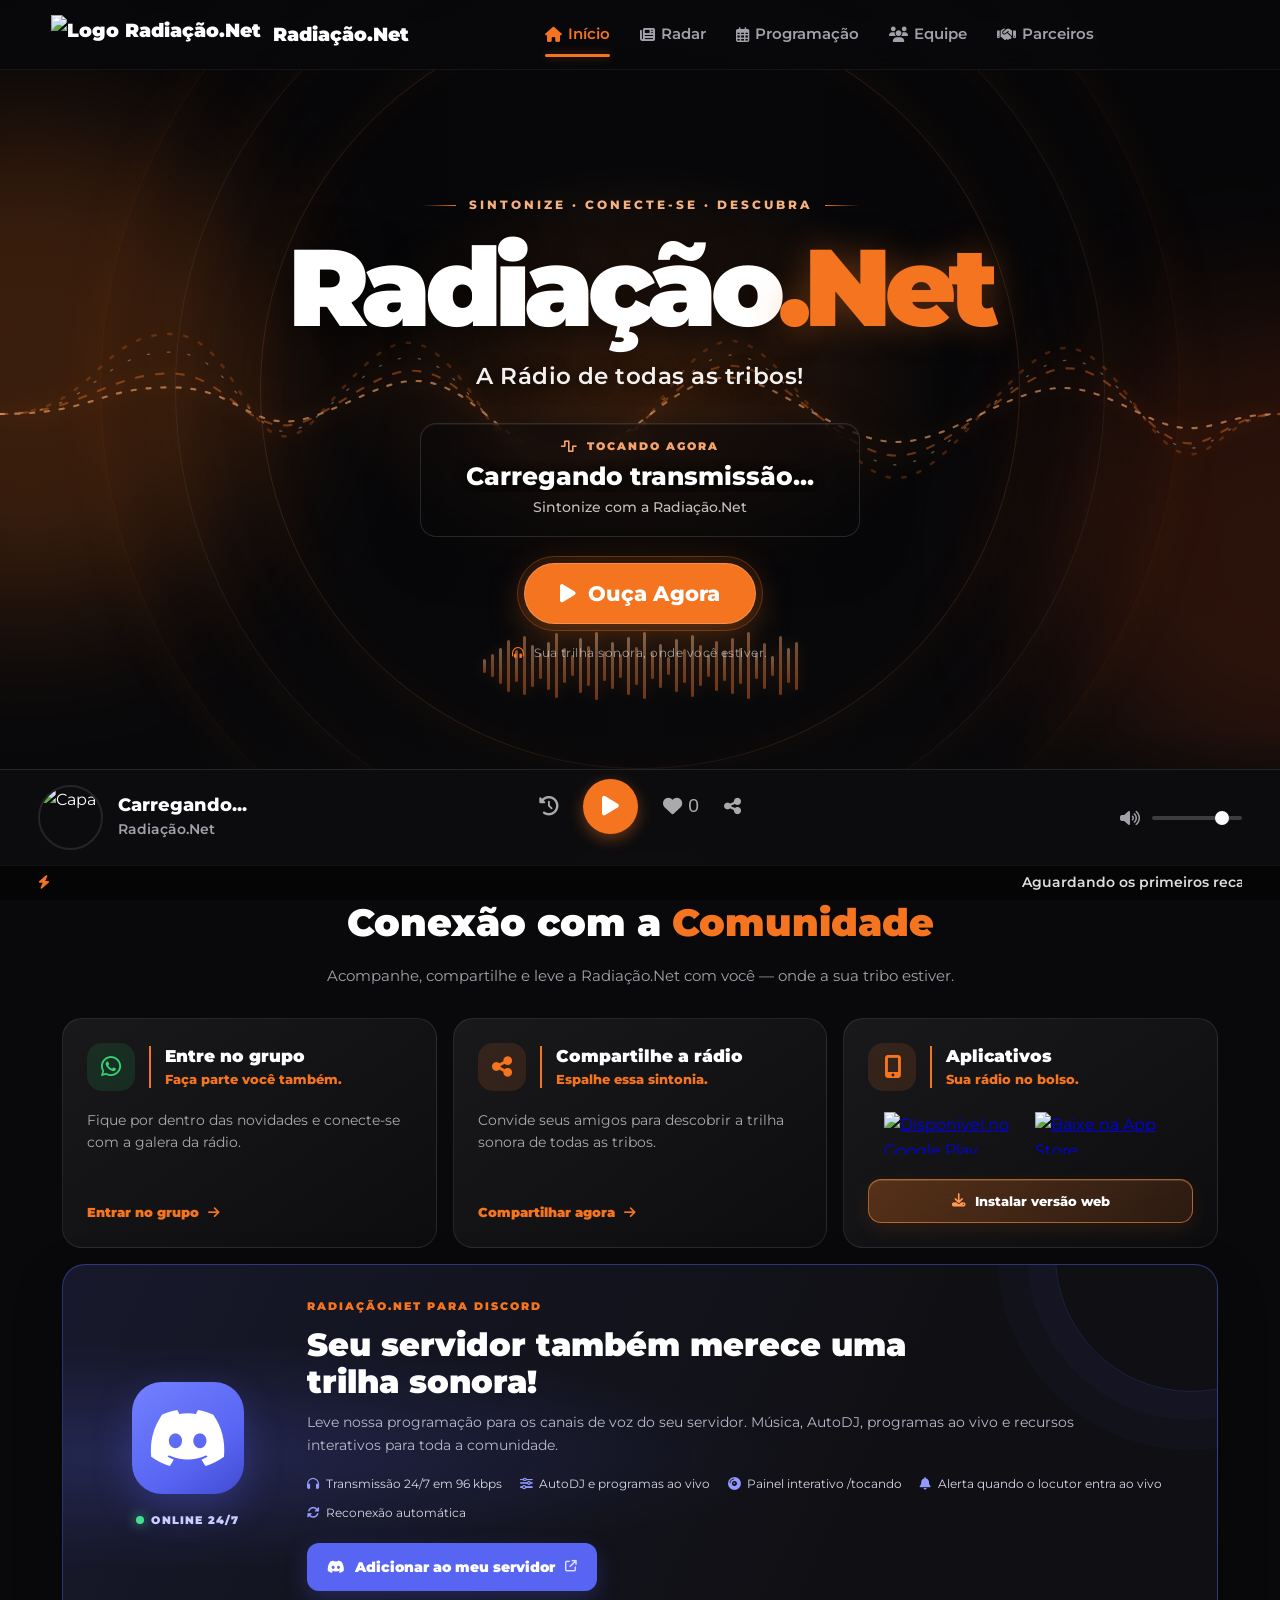
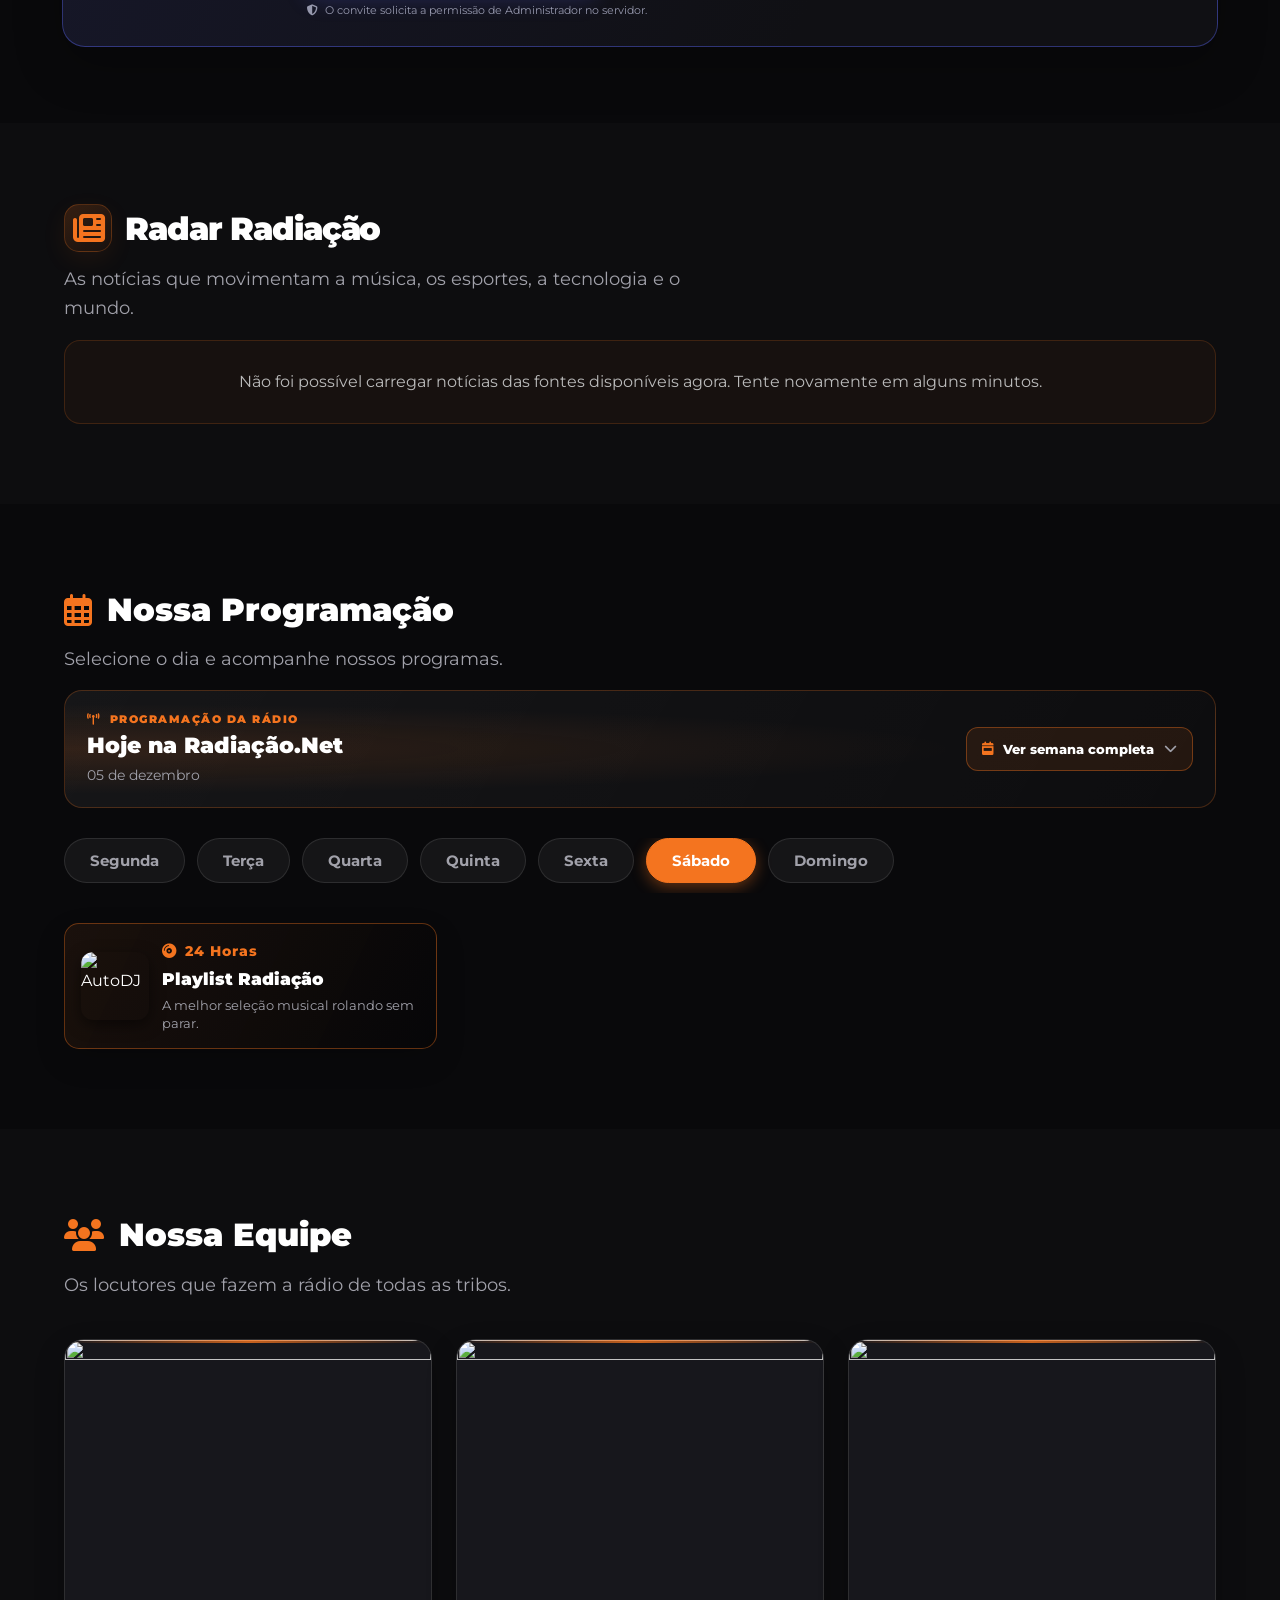
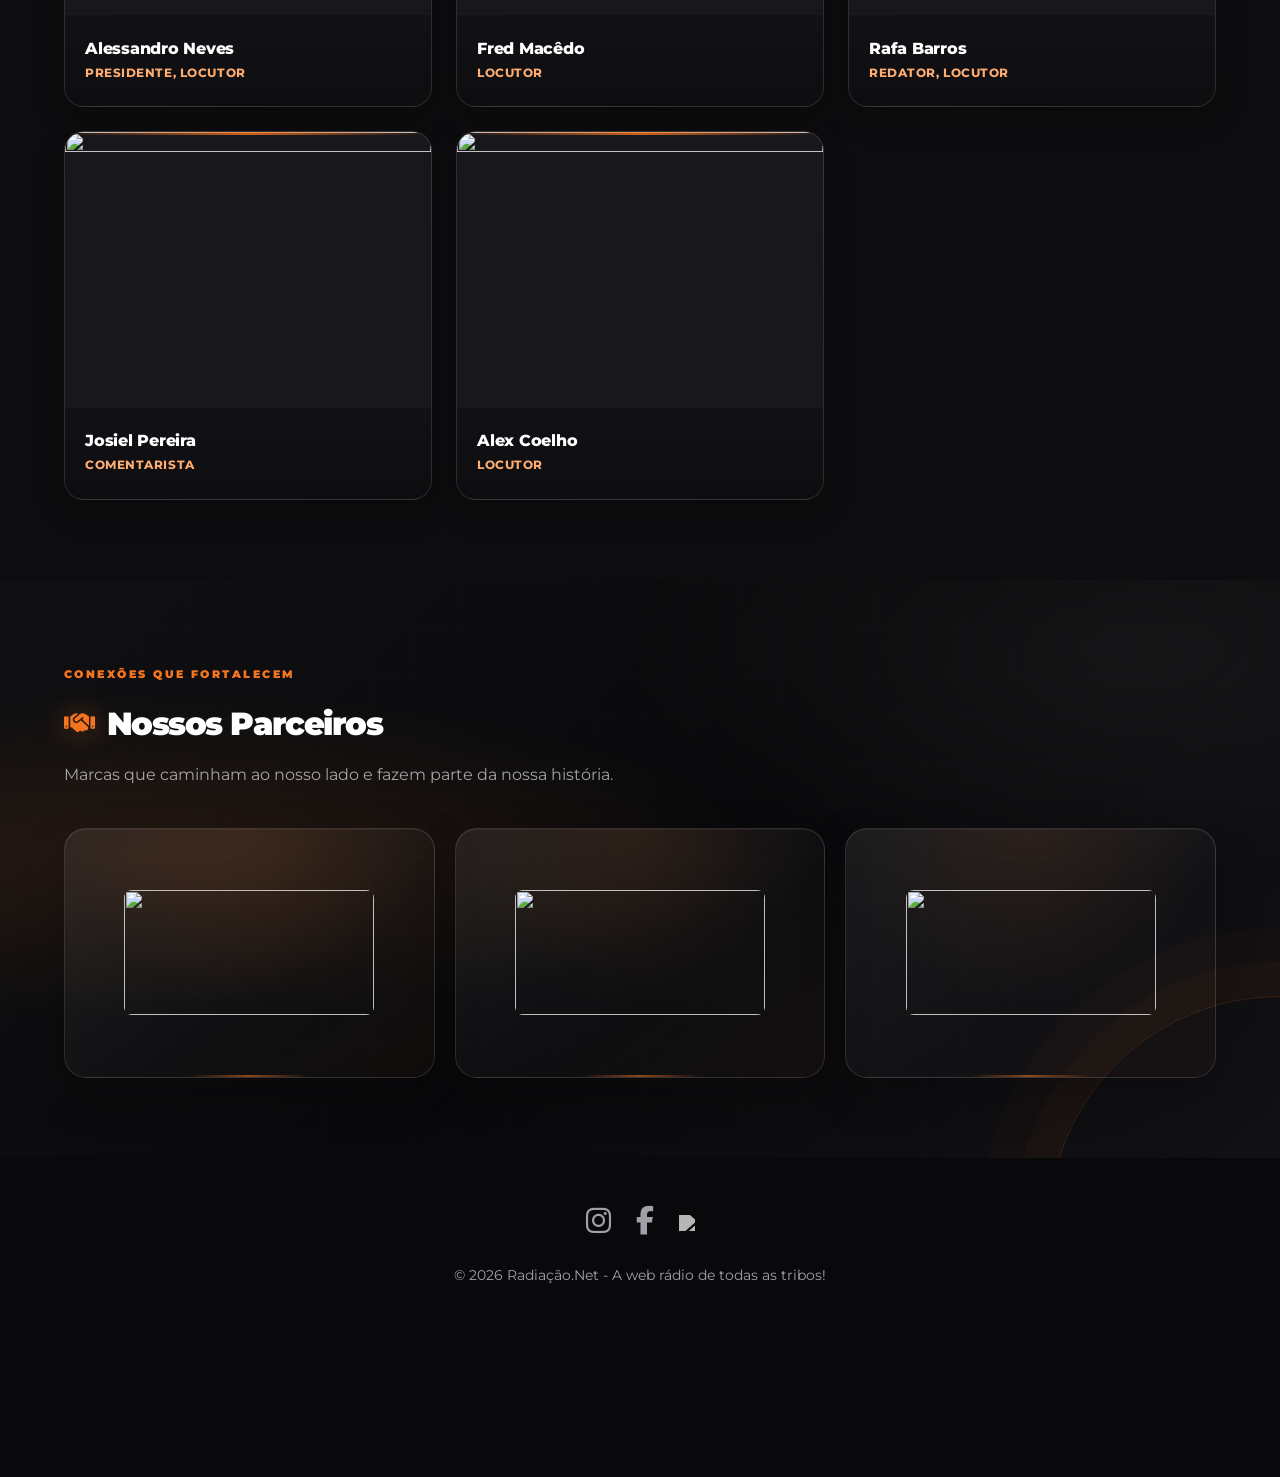
==== commit 9e34ec82: "Add files via upload" ====
--- a/index.html
+++ b/index.html
@@ -12,7 +12,7 @@
     <link rel="apple-touch-icon" href="https://i.postimg.cc/jd7JYYbX/Logo-Nova-Cor-200.png">
     <link href="https://fonts.googleapis.com/css2?family=Montserrat:wght@400;600;700;900&display=swap" rel="stylesheet">
     <link rel="stylesheet" href="https://cdnjs.cloudflare.com/ajax/libs/font-awesome/6.4.0/css/all.min.css">
-    <link rel="stylesheet" href="./style.css?v=mobile-foundation-1">
+    <link rel="stylesheet" href="./style.css?v=mobile-app-shell-3">
   </head>
   <body>
     
@@ -295,6 +295,15 @@
       </footer>
     </main>
 
+    <!-- NAVEGACAO INFERIOR MOBILE: experiencia de aplicativo -->
+    <nav class="mobile-app-nav" aria-label="Navegação principal">
+      <a href="#home" class="mobile-app-nav-item is-active" data-app-nav="home" aria-label="Início"><i class="fas fa-house" aria-hidden="true"></i><span>Início</span></a>
+      <a href="#noticias" class="mobile-app-nav-item" data-app-nav="noticias" aria-label="Radar"><i class="fas fa-newspaper" aria-hidden="true"></i><span>Radar</span></a>
+      <a href="#programacao" class="mobile-app-nav-item" data-app-nav="programacao" aria-label="Programação"><i class="fas fa-calendar-days" aria-hidden="true"></i><span>Programação</span></a>
+      <a href="#equipe" class="mobile-app-nav-item" data-app-nav="equipe" aria-label="Equipe"><i class="fas fa-microphone-lines" aria-hidden="true"></i><span>Equipe</span></a>
+      <a href="#parceiros" class="mobile-app-nav-item" data-app-nav="parceiros" aria-label="Parceiros"><i class="fas fa-handshake" aria-hidden="true"></i><span>Parceiros</span></a>
+    </nav>
+
     <!-- STICKY PLAYER -->
     <div class="sticky-player-wrapper" id="customPlayerWrapper">
       <div id="hearts-container" class="hearts-container"></div>
@@ -352,7 +361,7 @@
     <!-- Modal iOS antigo (agora integrado no fluxo) -->
     <div id="modal-ios" class="modal-overlay" onclick="fecharModalFora(event, 'modal-ios')"><div class="modal-content" style="text-align: center;"><span class="close-btn" onclick="fecharModal('modal-ios')">&times;</span><h2 class="modal-title">Instalar App 🍏</h2><p style="margin-bottom: 20px; color: #ccc; font-size: 0.9rem;">No Safari:</p><ul style="text-align: left; margin: 0 auto; max-width: 280px; color: #fff; line-height: 1.8; list-style: none; padding: 0;"><li style="margin-bottom: 10px;"><span style="color: #f4741f; font-weight: bold; margin-right: 5px;">1.</span> Toque em <b>Compartilhar</b> <i class="fas fa-share-square" style="color: #007aff;"></i>.</li><li style="margin-bottom: 10px;"><span style="color: #f4741f; font-weight: bold; margin-right: 5px;">2.</span> <b>"Adicionar à Tela de Início"</b> <i class="fas fa-plus-square" style="color: #fff;"></i>.</li><li><span style="color: #f4741f; font-weight: bold; margin-right: 5px;">3.</span> Toque em <b>Adicionar</b>.</li></ul><button class="btn-enviar" onclick="fecharModal('modal-ios')" style="margin-top: 25px;">Entendi!</button></div></div>
 
-    <script src="./script.js?v=community-3.5"></script>
+    <script src="./script.js?v=community-3.8"></script>
     <script type="module" src="./firebase-public.js?v=5.5"></script>
     <script type="module" src="./site-dynamic.js?v=1.3"></script>
   </body>
--- a/style.css
+++ b/style.css
@@ -1844,3 +1844,95 @@
     padding-bottom: var(--mobile-safe-bottom);
   }
 }
+
+
+/* ========================================================================
+   RADIAÇÃO.NET MOBILE APP SHELL — CICLO VISUAL 1
+   Navegacao inferior e player empilhado para experiencia instalada.
+   ======================================================================== */
+.mobile-app-nav { display: none; }
+@media (max-width: 950px) {
+  body { padding-bottom: calc(190px + env(safe-area-inset-bottom, 0px)); }
+  html { scroll-padding-top: 84px; scroll-behavior: smooth; }
+  .mobile-app-nav {
+    position: fixed;
+    z-index: 1002;
+    left: 0; right: 0; bottom: 0;
+    display: grid;
+    grid-template-columns: repeat(5, minmax(0, 1fr));
+    min-height: 66px;
+    padding: 7px max(10px, env(safe-area-inset-left, 0px)) calc(7px + env(safe-area-inset-bottom, 0px));
+    background: rgba(12, 14, 18, .97);
+    border-top: 1px solid rgba(255,255,255,.10);
+    box-shadow: 0 -10px 32px rgba(0,0,0,.30);
+    backdrop-filter: blur(22px);
+    -webkit-backdrop-filter: blur(22px);
+  }
+  .mobile-app-nav-item {
+    min-width: 0; min-height: 50px;
+    display: flex; flex-direction: column; align-items: center; justify-content: center;
+    gap: 4px; color: #9299a4; text-decoration: none;
+    font-size: .66rem; font-weight: 700; letter-spacing: .01em;
+    border-radius: 12px; transition: color .18s ease, background .18s ease, transform .18s ease;
+    -webkit-tap-highlight-color: transparent;
+  }
+  .mobile-app-nav-item i { font-size: 1.12rem; line-height: 1; }
+  .mobile-app-nav-item.is-active { color: #ff8738; background: rgba(244,116,31,.11); }
+  .mobile-app-nav-item:active { transform: scale(.94); }
+  .sticky-player-wrapper { bottom: calc(66px + env(safe-area-inset-bottom, 0px)); }
+  .sticky-player-main { min-height: 68px; }
+  .sp-right { display: none; }
+  .sp-left { width: 38%; min-width: 0; gap: 9px; }
+  .sp-cover { width: 46px; height: 46px; }
+  .sp-title { font-size: .82rem; }
+  .sp-artist { font-size: .70rem; }
+  .sp-center { width: 62%; }
+  .sp-controls { gap: clamp(9px, 3vw, 18px); }
+  .sp-btn-play { width: 46px; height: 46px; font-size: 1.15rem; }
+  .sp-btn-action { font-size: 1rem; }
+  .sp-spectrum, .sp-live-feed { display: none; }
+  .page-section { padding-top: 28px; scroll-margin-top: 70px; }
+}
+@media (max-width: 390px) {
+  body { padding-bottom: calc(184px + env(safe-area-inset-bottom, 0px)); }
+  .mobile-app-nav { min-height: 62px; }
+  .mobile-app-nav-item { font-size: .60rem; }
+  .mobile-app-nav-item i { font-size: 1.02rem; }
+  .sticky-player-wrapper { bottom: calc(62px + env(safe-area-inset-bottom, 0px)); }
+  .sp-left { width: 35%; }
+  .sp-center { width: 65%; }
+  .sp-controls { gap: 8px; }
+}
+@media (display-mode: standalone) and (max-width: 950px) {
+  .portal-navbar { padding-top: max(10px, env(safe-area-inset-top, 0px)); }
+  .mobile-app-nav { background: rgba(8, 10, 14, .985); }
+  .hero-cinematic { min-height: min(760px, 84svh); }
+}
+@media (prefers-reduced-motion: reduce) {
+  .mobile-app-nav-item { transition: none; }
+}
+
+
+/* MOBILE APP SHELL — refinamento do cabeçalho e navegação ativa */
+@media (max-width: 950px) {
+  .portal-navbar { position: sticky; }
+  .portal-navbar .nav-brand {
+    position: absolute;
+    left: 50%;
+    top: 50%;
+    transform: translate(-50%, -50%);
+    width: max-content;
+    max-width: calc(100% - 112px);
+    justify-content: center;
+    margin: 0;
+  }
+  .portal-navbar .nav-brand img { flex: 0 0 auto; }
+  .portal-navbar .nav-brand span { white-space: nowrap; }
+  .portal-navbar .nav-actions { display: none !important; }
+  .mobile-app-nav-item.is-active {
+    color: #ff8738;
+    background: rgba(244,116,31,.15);
+    box-shadow: inset 0 2px 0 rgba(255,135,56,.9);
+  }
+  .mobile-app-nav-item[aria-current="location"] { color: #ff8738; }
+}
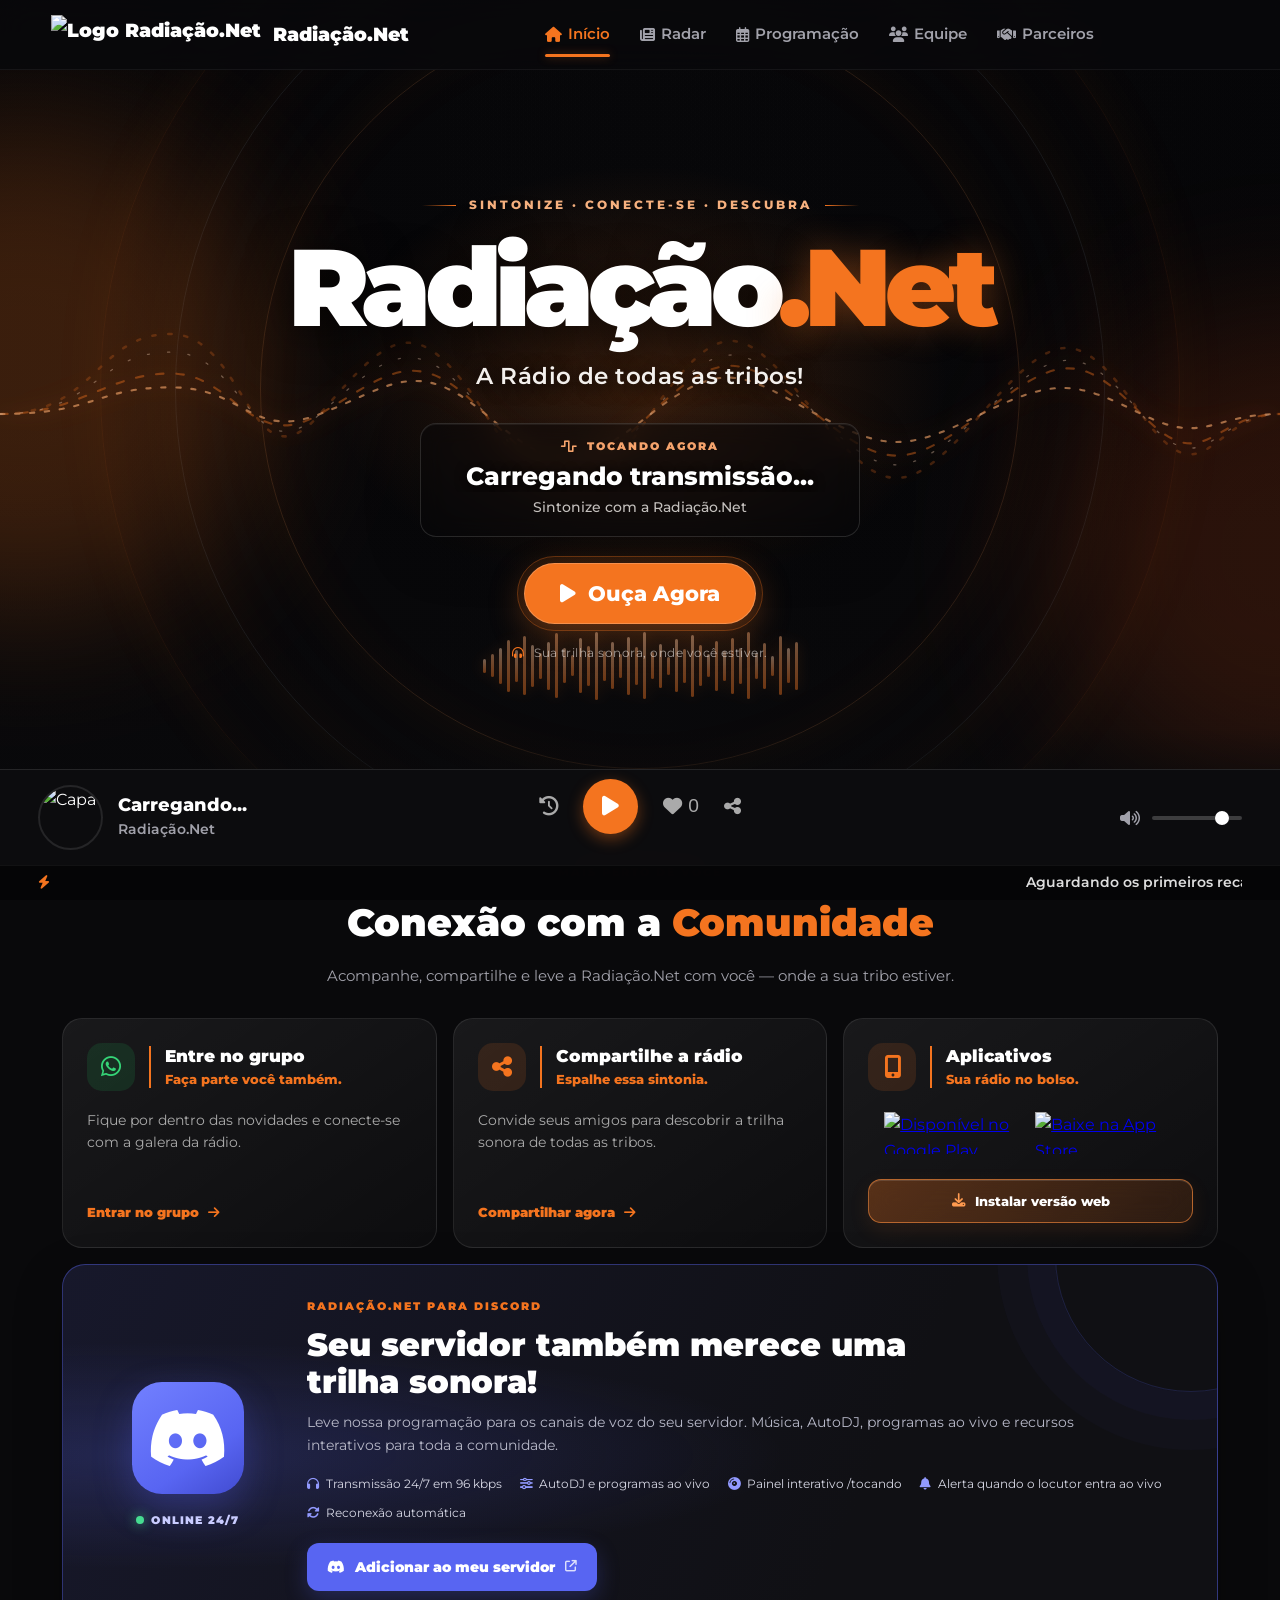
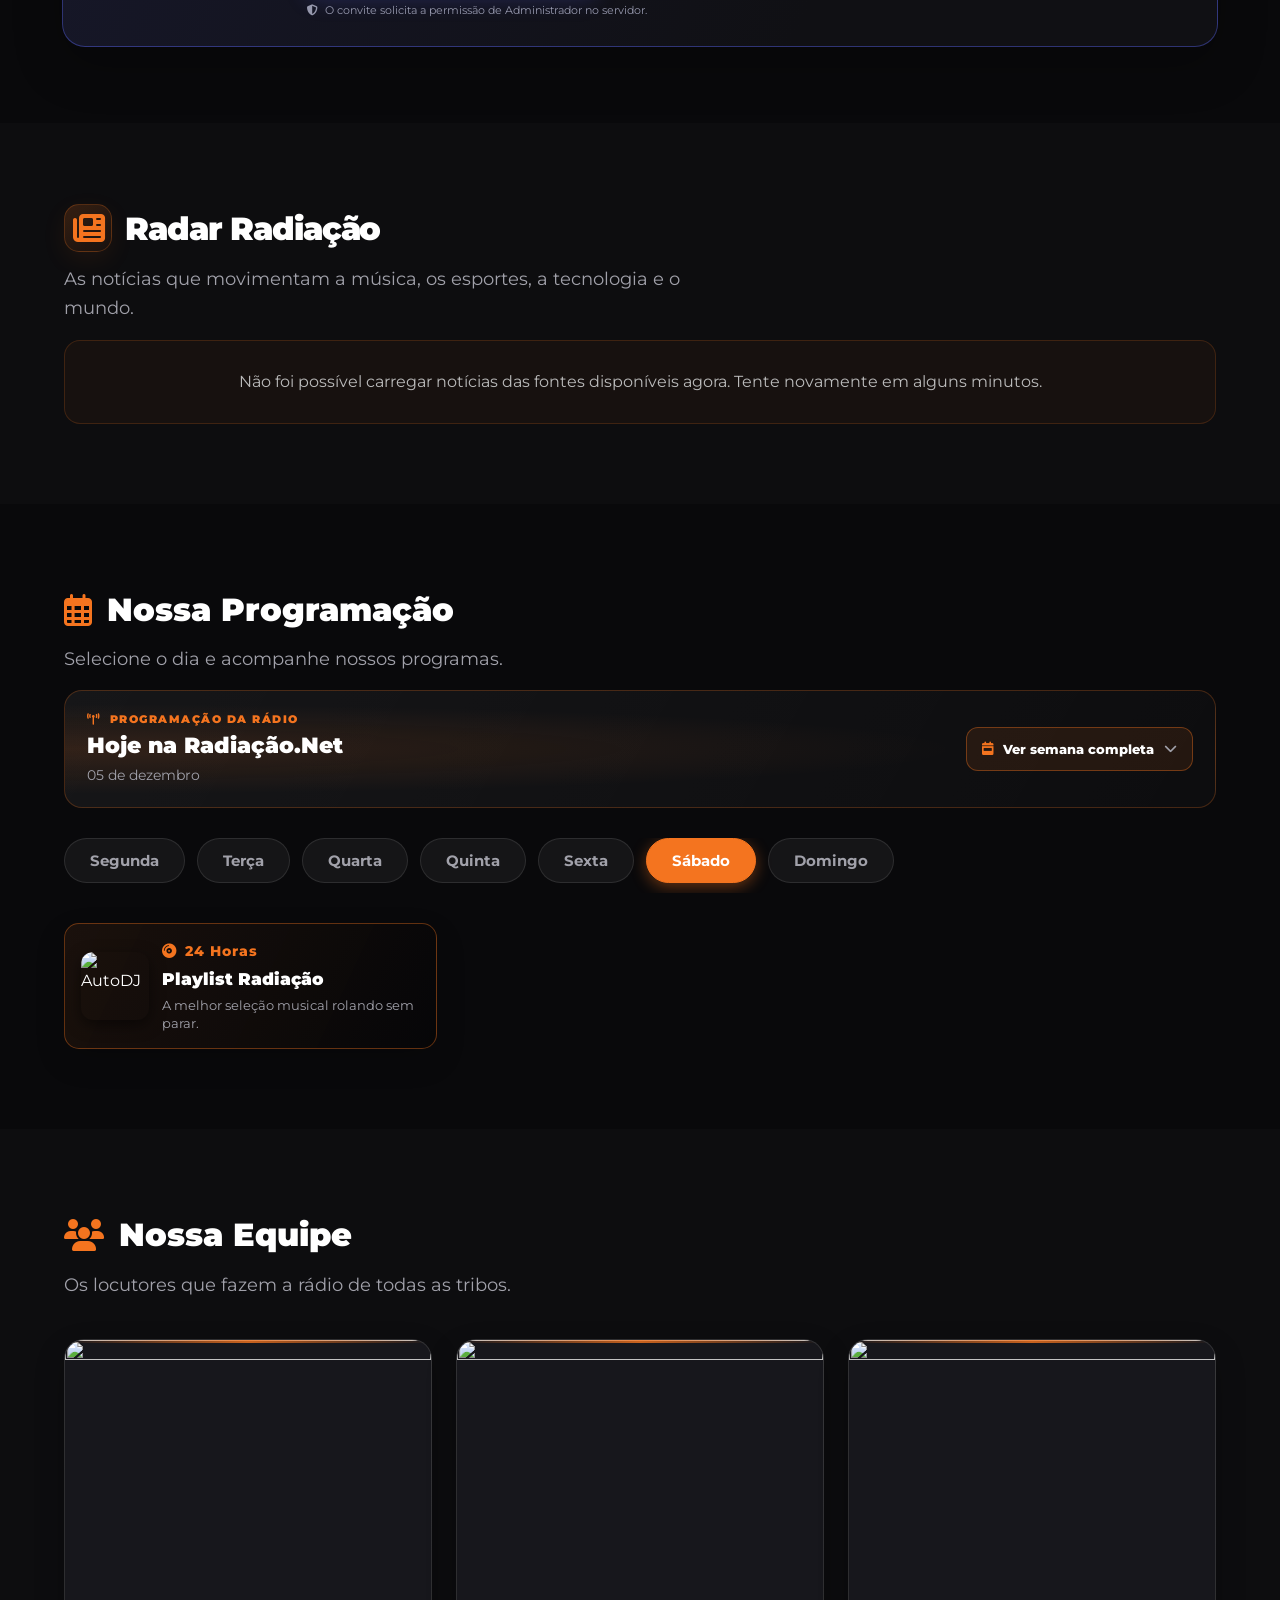
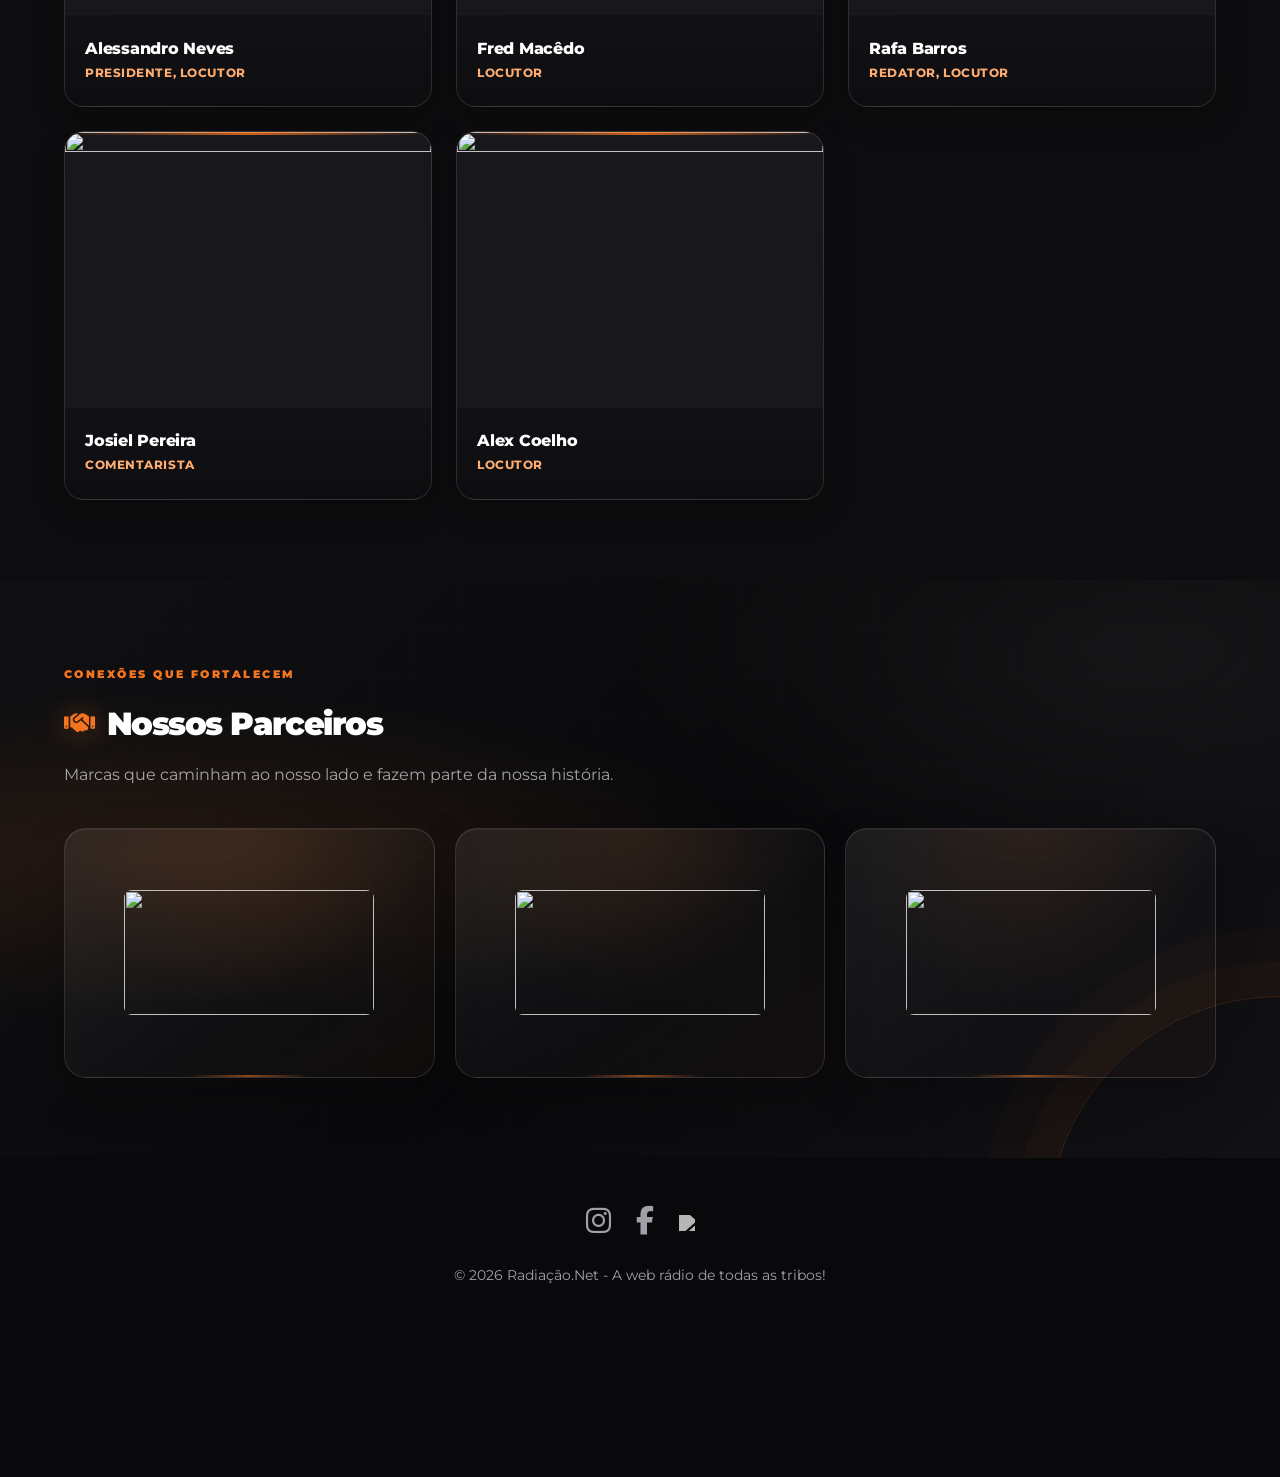
==== commit e90289a1: "Add files via upload" ====
--- a/index.html
+++ b/index.html
@@ -12,7 +12,7 @@
     <link rel="apple-touch-icon" href="https://i.postimg.cc/jd7JYYbX/Logo-Nova-Cor-200.png">
     <link href="https://fonts.googleapis.com/css2?family=Montserrat:wght@400;600;700;900&display=swap" rel="stylesheet">
     <link rel="stylesheet" href="https://cdnjs.cloudflare.com/ajax/libs/font-awesome/6.4.0/css/all.min.css">
-    <link rel="stylesheet" href="./style.css?v=mobile-app-shell-3">
+    <link rel="stylesheet" href="./style.css?v=mobile-foundation-4">
   </head>
   <body>
     
@@ -361,7 +361,7 @@
     <!-- Modal iOS antigo (agora integrado no fluxo) -->
     <div id="modal-ios" class="modal-overlay" onclick="fecharModalFora(event, 'modal-ios')"><div class="modal-content" style="text-align: center;"><span class="close-btn" onclick="fecharModal('modal-ios')">&times;</span><h2 class="modal-title">Instalar App 🍏</h2><p style="margin-bottom: 20px; color: #ccc; font-size: 0.9rem;">No Safari:</p><ul style="text-align: left; margin: 0 auto; max-width: 280px; color: #fff; line-height: 1.8; list-style: none; padding: 0;"><li style="margin-bottom: 10px;"><span style="color: #f4741f; font-weight: bold; margin-right: 5px;">1.</span> Toque em <b>Compartilhar</b> <i class="fas fa-share-square" style="color: #007aff;"></i>.</li><li style="margin-bottom: 10px;"><span style="color: #f4741f; font-weight: bold; margin-right: 5px;">2.</span> <b>"Adicionar à Tela de Início"</b> <i class="fas fa-plus-square" style="color: #fff;"></i>.</li><li><span style="color: #f4741f; font-weight: bold; margin-right: 5px;">3.</span> Toque em <b>Adicionar</b>.</li></ul><button class="btn-enviar" onclick="fecharModal('modal-ios')" style="margin-top: 25px;">Entendi!</button></div></div>
 
-    <script src="./script.js?v=community-3.8"></script>
+    <script src="./script.js?v=community-3.9"></script>
     <script type="module" src="./firebase-public.js?v=5.5"></script>
     <script type="module" src="./site-dynamic.js?v=1.3"></script>
   </body>
--- a/style.css
+++ b/style.css
@@ -408,8 +408,33 @@
 .form-group input, .form-group textarea { width: 100%; padding: 12px; border-radius: 8px; border: 1px solid var(--borda-clara); background-color: rgba(0,0,0,0.5); color: var(--cor-texto); font-family: var(--fonte-principal); font-size: 0.95rem; outline: none; }
 .btn-enviar { width: 100%; background-color: var(--cor-primaria); color: var(--cor-texto); border: none; padding: 14px; border-radius: 8px; font-family: var(--fonte-principal); font-weight: 700; font-size: 1rem; cursor: pointer; transition: background-color 0.3s, transform 0.2s; margin-top: 10px; box-shadow: 0 4px 15px rgba(244, 116, 31, 0.4); }
 @media (max-width: 950px) {
-  .modal-overlay { align-items: flex-end; }
-  .modal-content { width: 100%; max-width: 100%; height: 100dvh; max-height: 100dvh; border-radius: 0; padding: 50px 20px 20px 20px; }
+  .modal-overlay {
+    align-items: stretch;
+    height: 100vh;
+    height: 100dvh;
+    min-height: 0;
+    padding: 0;
+    overscroll-behavior: contain;
+  }
+  .modal-content {
+    box-sizing: border-box;
+    width: 100%;
+    max-width: 100%;
+    height: 100%;
+    min-height: 0;
+    max-height: 100%;
+    border-radius: 0;
+    padding: max(54px, calc(env(safe-area-inset-top, 0px) + 38px)) 20px max(20px, env(safe-area-inset-bottom, 0px));
+    overflow-x: hidden;
+    overflow-y: auto;
+    overscroll-behavior-y: contain;
+    -webkit-overflow-scrolling: touch;
+    touch-action: pan-y;
+  }
+  .modal-content input,
+  .modal-content textarea,
+  .modal-content select { font-size: 16px; }
+  .modal-content .close-btn { min-width: 44px; min-height: 44px; display: inline-flex; align-items: center; justify-content: center; top: max(8px, env(safe-area-inset-top, 0px)); right: 12px; }
   .modal-overlay.active .modal-content { animation: slideUpMobile 0.35s cubic-bezier(0.1, 0.9, 0.2, 1) forwards; }
   .modal-overlay.closing .modal-content { animation: slideDownMobile 0.35s cubic-bezier(0.1, 0.9, 0.2, 1) forwards; }
   @keyframes slideUpMobile { from { transform: translateY(100%); } to { transform: translateY(0); } }
@@ -422,7 +447,7 @@
 .news-card-clickable:focus-visible { outline: 2px solid var(--cor-primaria, #f4741f); outline-offset: 3px; }
 .news-card-clickable .news-source { display: flex; align-items: center; gap: 6px; flex-wrap: wrap; }
 .news-modal-overlay { z-index: 10001; padding: 20px; }
-.news-modal-content { width: min(100%, 640px); max-width: 640px; max-height: min(82vh, 760px); padding: 38px; border: 1px solid rgba(244,116,31,.24); }
+.news-modal-content { width: min(100%, 640px); max-width: 640px; max-height: min(82vh, 760px); max-height: min(82dvh, 760px); padding: 38px; border: 1px solid rgba(244,116,31,.24); }
 .news-modal-close { background: transparent; border: 0; line-height: 1; }
 .news-modal-tag { display: inline-flex; margin: 0 36px 16px 0; padding: 7px 12px; border-radius: 999px; color: #fff; font-size: .76rem; font-weight: 800; }
 .news-modal-title { margin: 0 24px 18px 0; color: #fff; font-size: clamp(1.35rem, 3vw, 1.9rem); line-height: 1.3; font-weight: 900; text-align: left; overflow-wrap: anywhere; }
@@ -434,7 +459,7 @@
 .news-modal-link[hidden] { display: none; }
 @media (max-width: 950px) {
   .news-modal-overlay { padding: 0; }
-  .news-modal-content { width: 100%; max-width: none; max-height: 100dvh; height: 100dvh; padding: max(58px, env(safe-area-inset-top)) 22px max(24px, env(safe-area-inset-bottom)); border: 0; border-radius: 0; }
+  .news-modal-content { width: 100%; max-width: none; max-height: 100%; height: 100%; min-height: 0; padding: max(58px, calc(env(safe-area-inset-top, 0px) + 38px)) 22px max(24px, env(safe-area-inset-bottom, 0px)); border: 0; border-radius: 0; }
   .news-modal-title { font-size: 1.55rem; }
   .news-modal-summary { font-size: .98rem; line-height: 1.75; }
 }
